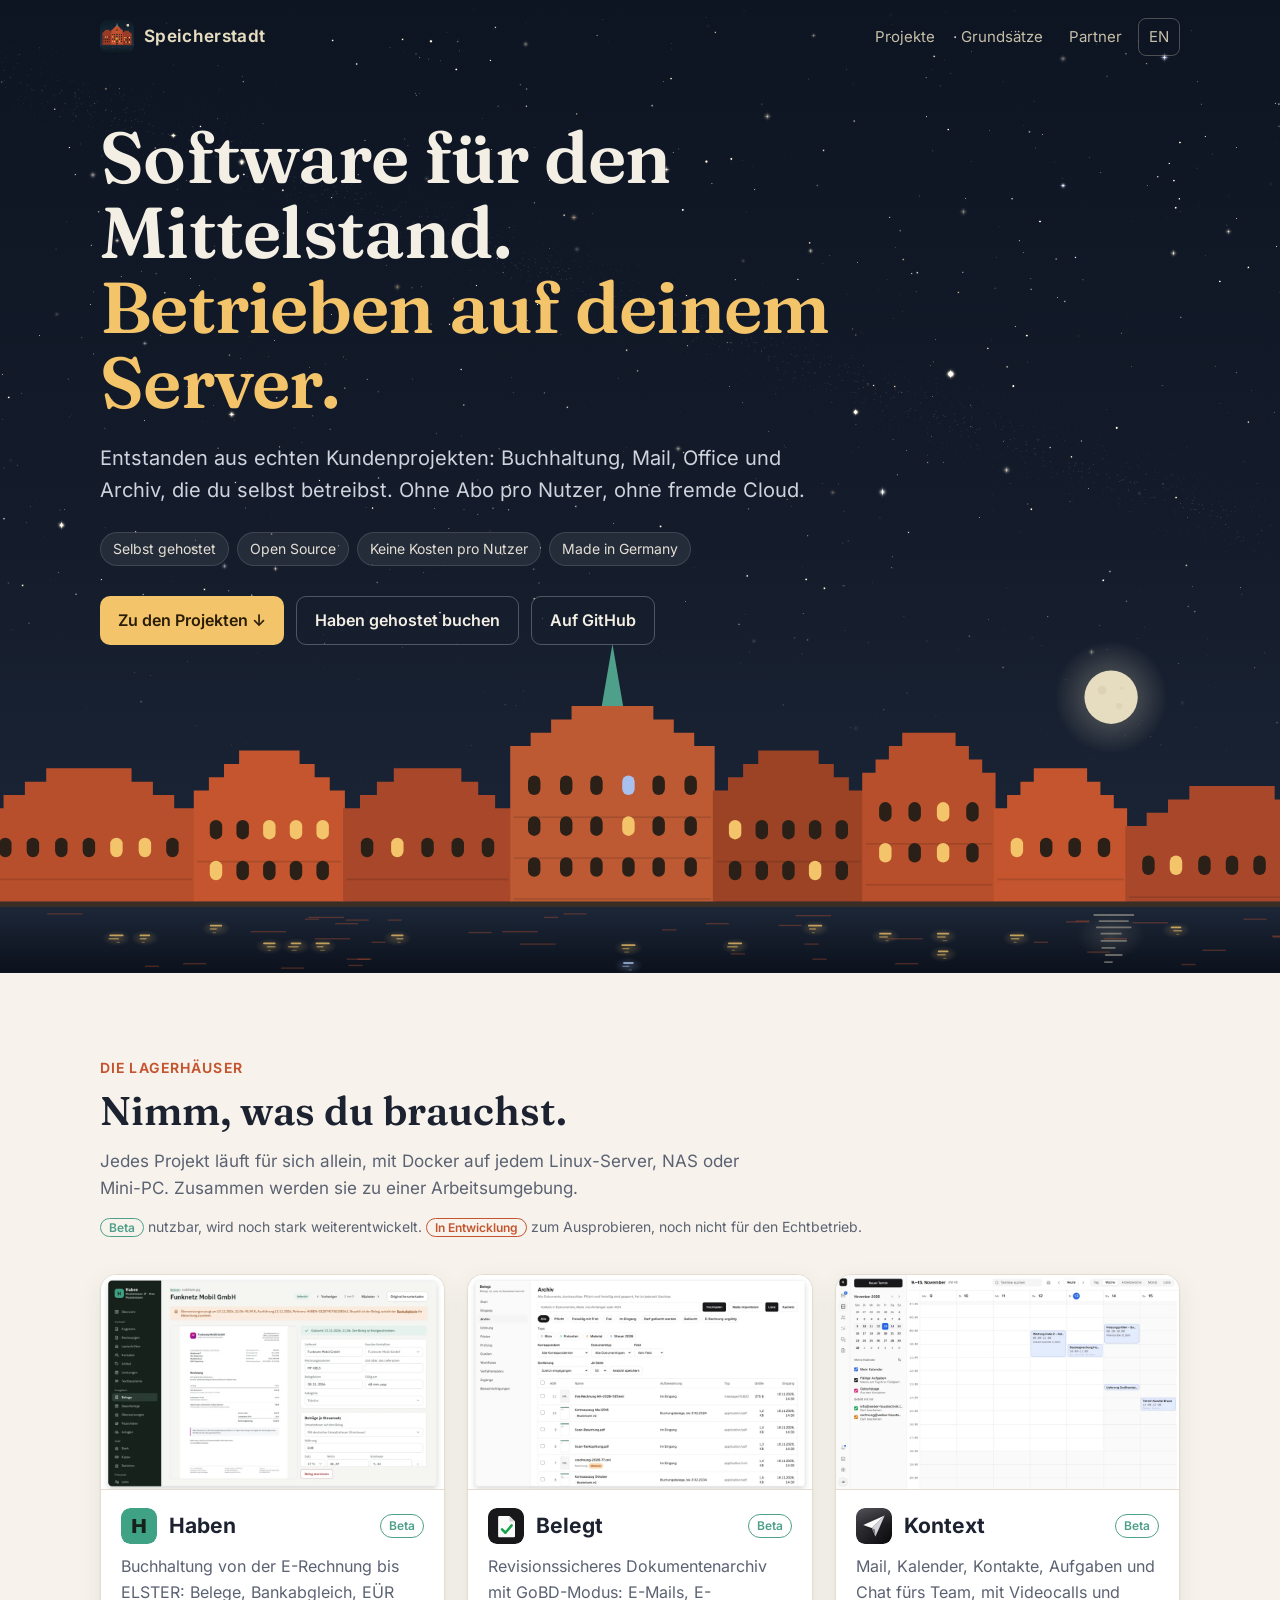
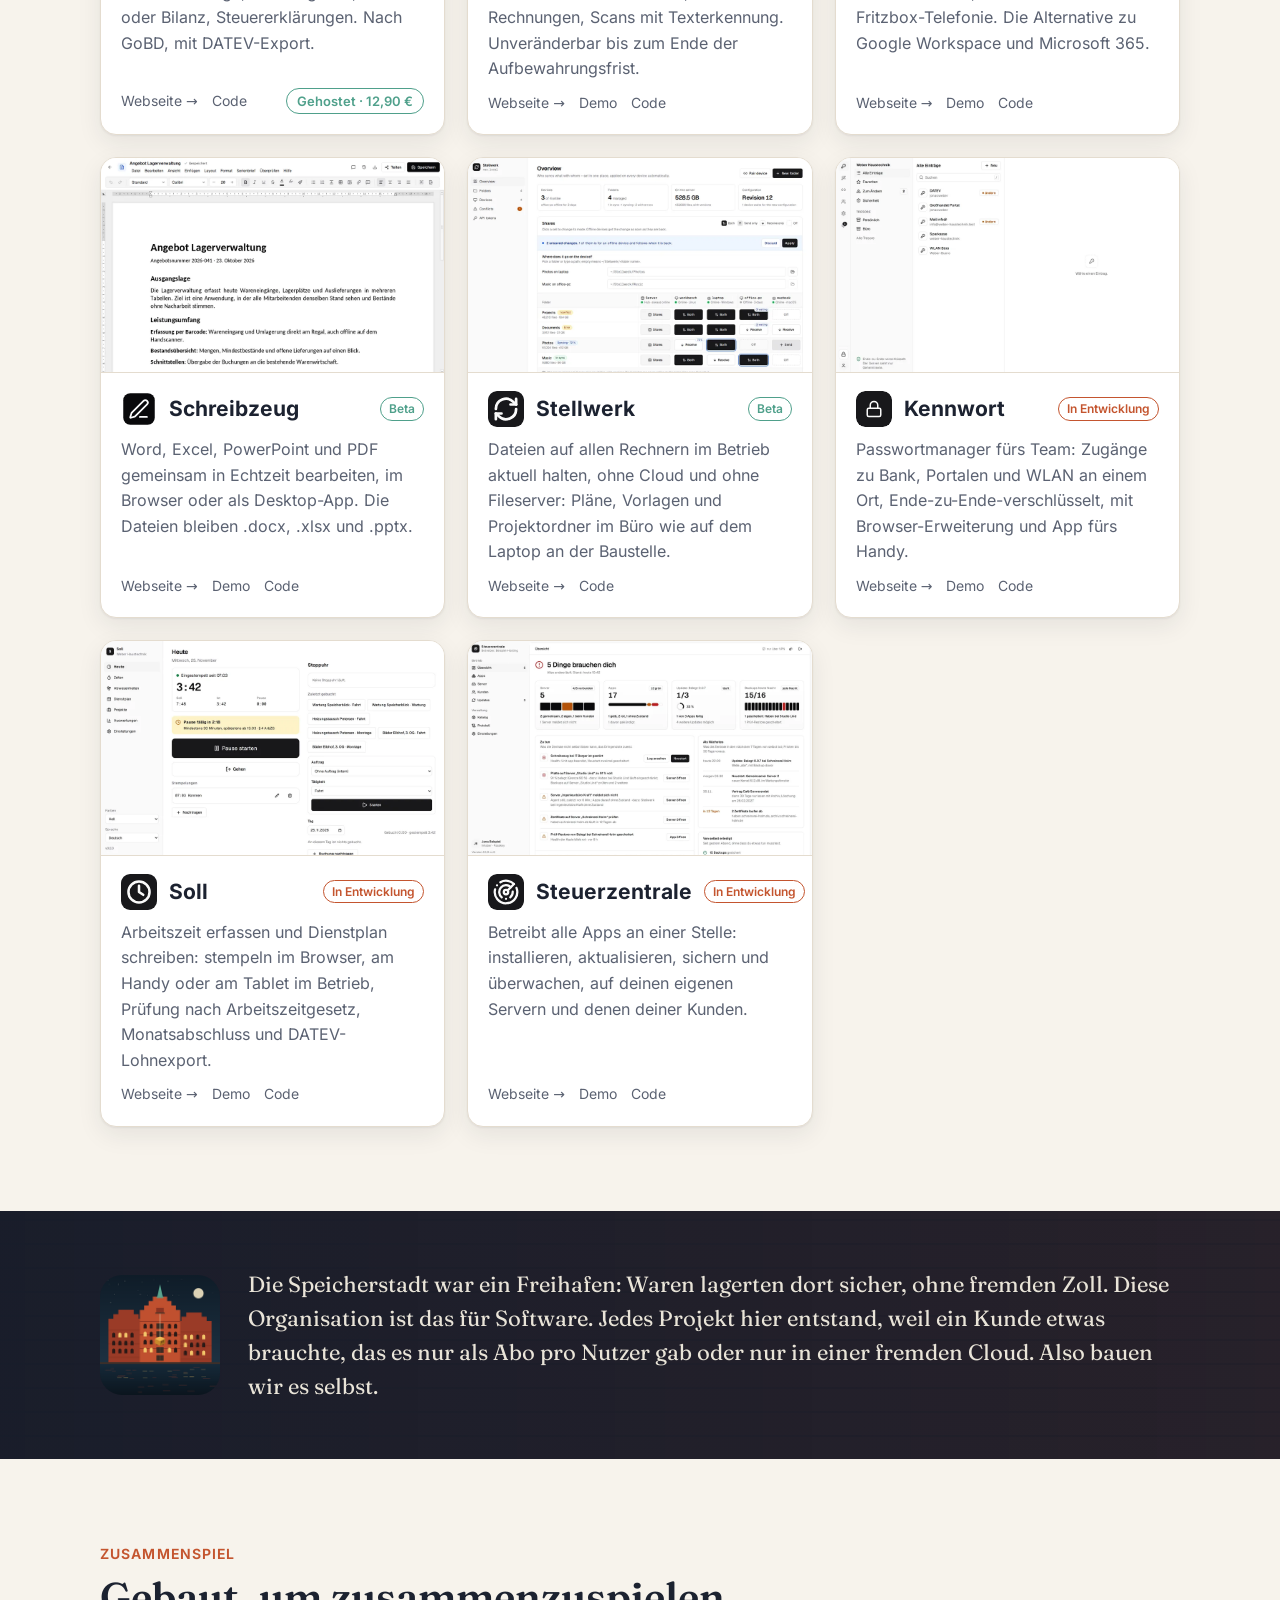
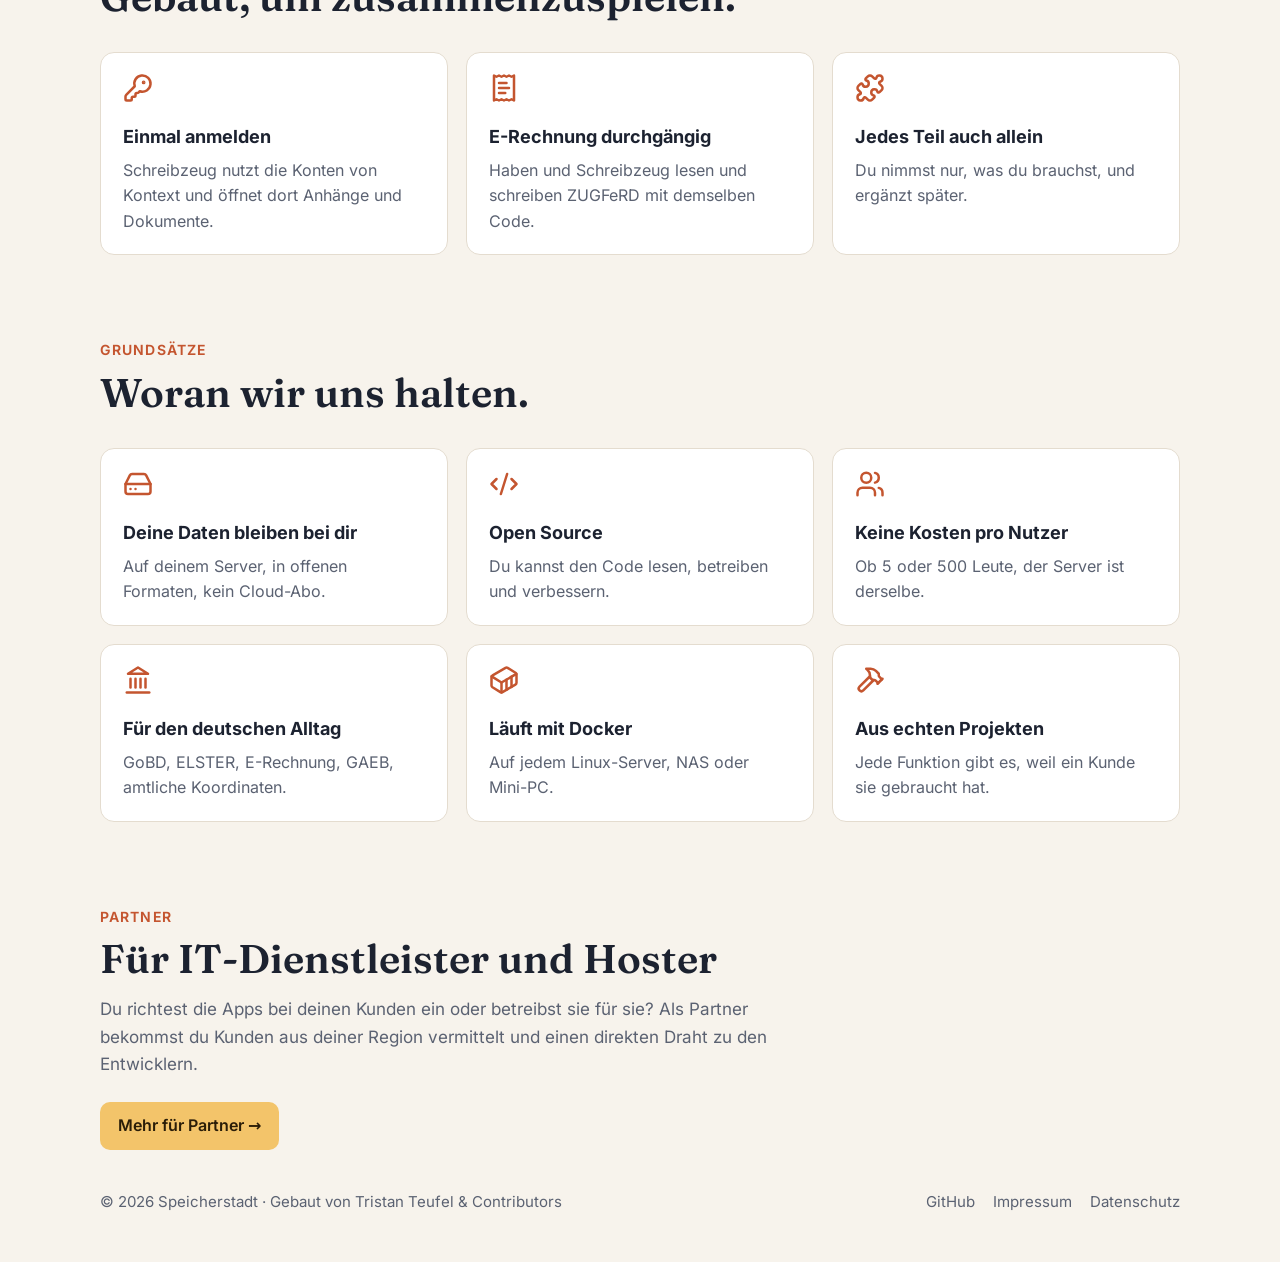
==== index.html @ c74733ac "Hero sky: stars stay in place, no drift and no pointer or scroll wobble Co-Authored-By: Claude Opus " ====
<!doctype html>
<html lang="de">
<head>
<meta charset="utf-8">
<meta name="viewport" content="width=device-width, initial-scale=1">
<title>Speicherstadt – Software für den Mittelstand, auf deinem Server</title>
<meta name="description" content="Selbst gehostete Open-Source-Software für kleine und mittlere Unternehmen: Buchhaltung, Mail und Kalender, Office, Dokumentenarchiv und mehr. Keine Kosten pro Nutzer, deine Daten bleiben bei dir.">
<link rel="canonical" href="https://speicherstadt.org/">
<link rel="alternate" hreflang="de" href="https://speicherstadt.org/">
<link rel="alternate" hreflang="en" href="https://speicherstadt.org/en/">
<link rel="alternate" hreflang="x-default" href="https://speicherstadt.org/">
<meta name="theme-color" content="#141c2b">
<meta property="og:type" content="website">
<meta property="og:title" content="Speicherstadt">
<meta property="og:description" content="Selbst gehostete Open-Source-Software für kleine und mittlere Unternehmen: Buchhaltung, Mail und Kalender, Office, Dokumentenarchiv und mehr. Keine Kosten pro Nutzer, deine Daten bleiben bei dir.">
<meta property="og:url" content="https://speicherstadt.org/">
<meta property="og:image" content="https://speicherstadt.org/assets/img/speicherstadt.png">
<link rel="icon" href="assets/img/favicon-32.png" sizes="32x32">
<link rel="apple-touch-icon" href="assets/img/apple-touch-icon.png">
<link rel="preload" href="assets/fonts/inter-latin-wght-normal.woff2" as="font" type="font/woff2" crossorigin>
<link rel="preload" href="assets/fonts/fraunces-latin-wght-normal.woff2" as="font" type="font/woff2" crossorigin>
<link rel="stylesheet" href="assets/style.css?v=3">
</head>
<body>
<header class="hero">
  <canvas class="sky" aria-hidden="true" style="position:absolute;top:0;left:0;width:100%;height:100%;z-index:0;pointer-events:none"></canvas>
  <div class="top">
    <a class="brand" href="/"><img src="assets/img/speicherstadt.png" alt="" width="34" height="34">Speicherstadt</a>
    <nav>
      <a class="hide-sm" href="#projekte">Projekte</a>
      <a class="hide-sm" href="#grundsaetze">Grundsätze</a>
      <a class="hide-sm" href="/partner/">Partner</a>
      <a class="lang" href="/en/" hreflang="en" lang="en" title="English">EN</a>
    </nav>
  </div>
  <div class="hero-text">
    <h1 class="serif">Software für den Mittelstand.<br><em>Betrieben auf deinem Server.</em></h1>
    <p class="lead">Entstanden aus echten Kundenprojekten: Buchhaltung, Mail, Office und Archiv, die du selbst betreibst. Ohne Abo pro Nutzer, ohne fremde Cloud.</p>
    <ul class="tags"><li>Selbst gehostet</li><li>Open Source</li><li>Keine Kosten pro Nutzer</li><li>Made in Germany</li></ul>
    <div class="cta">
      <a class="btn btn-primary" href="#projekte">Zu den Projekten ↓</a>
      <a class="btn btn-ghost" href="https://haben.app/gehostet.html">Haben gehostet buchen</a>
      <a class="btn btn-ghost" href="https://github.com/Speicherstadt">Auf GitHub</a>
    </div>
  </div>
  <svg class="skyline" style="position:relative;z-index:1" viewBox="0 0 1440 380" preserveAspectRatio="xMidYMax slice" aria-hidden="true" focusable="false">
<defs><radialGradient id="rg"><stop offset="0" stop-color="#f3c46a" stop-opacity=".22"/><stop offset="1" stop-color="#f3c46a" stop-opacity="0"/></radialGradient><radialGradient id="rgtv"><stop offset="0" stop-color="#a9c1ef" stop-opacity=".22"/><stop offset="1" stop-color="#a9c1ef" stop-opacity="0"/></radialGradient><radialGradient id="mg"><stop offset="0" stop-color="#e6dcc0" stop-opacity=".14"/><stop offset="1" stop-color="#e6dcc0" stop-opacity="0"/></radialGradient><radialGradient id="halo"><stop offset=".45" stop-color="#e6dcc0" stop-opacity=".2"/><stop offset="1" stop-color="#e6dcc0" stop-opacity="0"/></radialGradient><linearGradient id="w" x1="0" y1="0" x2="0" y2="1"><stop offset="0" stop-color="#1d2738"/><stop offset="1" stop-color="#0b111c"/></linearGradient></defs>
<g class="moon"><circle class="halo" cx="1250" cy="70" r="64" fill="url(#halo)"/><circle cx="1250" cy="70" r="30" fill="#e6dcc0"/><circle cx="1240" cy="62" r="5" fill="#d6cba9" opacity=".55"/><circle cx="1259" cy="80" r="3.5" fill="#d6cba9" opacity=".5"/><circle cx="1262" cy="60" r="2" fill="#d6cba9" opacity=".45"/></g>
<polygon points="-20.0,300.0 -20.0,210.0 -20.0,195.0 4.0,195.0 4.0,180.0 28.0,180.0 28.0,165.0 52.0,165.0 52.0,150.0 76.0,150.0 124.0,150.0 148.0,150.0 148.0,165.0 172.0,165.0 172.0,180.0 196.0,180.0 196.0,195.0 220.0,195.0 220.0,210.0 220.0,300.0" fill="#b84f2c"/>
<rect x="-16" y="274" width="232" height="2" fill="#000" opacity=".12"/>
<rect x="-16" y="320" width="232" height="2" fill="#000" opacity=".12"/>
<rect class="win" x="-1" y="228" width="14" height="22" rx="7"/>
<rect class="win" x="30" y="228" width="14" height="22" rx="7"/>
<rect class="win" x="62" y="228" width="14" height="22" rx="7"/>
<rect class="win" x="93" y="228" width="14" height="22" rx="7"/>
<rect class="win on" x="124" y="228" width="14" height="22" rx="7"/>
<rect class="win on" x="156" y="228" width="14" height="22" rx="7"/>
<rect class="win" x="187" y="228" width="14" height="22" rx="7"/>
<polygon points="218.0,300.0 218.0,190.0 218.0,175.0 235.0,175.0 235.0,160.0 252.0,160.0 252.0,145.0 269.0,145.0 269.0,130.0 286.0,130.0 320.0,130.0 337.0,130.0 337.0,145.0 354.0,145.0 354.0,160.0 371.0,160.0 371.0,175.0 388.0,175.0 388.0,190.0 388.0,300.0" fill="#c4552f"/>
<rect x="222" y="254" width="162" height="2" fill="#000" opacity=".12"/>
<rect x="222" y="300" width="162" height="2" fill="#000" opacity=".12"/>
<rect class="win" x="236" y="208" width="14" height="22" rx="7"/>
<rect class="win" x="266" y="208" width="14" height="22" rx="7"/>
<rect class="win on" x="296" y="208" width="14" height="22" rx="7"/>
<rect class="win on" x="326" y="208" width="14" height="22" rx="7"/>
<rect class="win on" x="356" y="208" width="14" height="22" rx="7"/>
<rect class="win on" x="236" y="254" width="14" height="22" rx="7"/>
<rect class="win" x="266" y="254" width="14" height="22" rx="7"/>
<rect class="win" x="296" y="254" width="14" height="22" rx="7"/>
<rect class="win" x="326" y="254" width="14" height="22" rx="7"/>
<rect class="win" x="356" y="254" width="14" height="22" rx="7"/>
<polygon points="386.0,300.0 386.0,210.0 386.0,195.0 405.0,195.0 405.0,180.0 424.0,180.0 424.0,165.0 443.0,165.0 443.0,150.0 462.0,150.0 500.0,150.0 519.0,150.0 519.0,165.0 538.0,165.0 538.0,180.0 557.0,180.0 557.0,195.0 576.0,195.0 576.0,210.0 576.0,300.0" fill="#a8472a"/>
<rect x="390" y="274" width="182" height="2" fill="#000" opacity=".12"/>
<rect x="390" y="320" width="182" height="2" fill="#000" opacity=".12"/>
<rect class="win on" x="406" y="228" width="14" height="22" rx="7"/>
<rect class="win on" x="440" y="228" width="14" height="22" rx="7"/>
<rect class="win" x="474" y="228" width="14" height="22" rx="7"/>
<rect class="win" x="508" y="228" width="14" height="22" rx="7"/>
<rect class="win" x="542" y="228" width="14" height="22" rx="7"/>
<polygon points="574.0,300.0 574.0,140.0 574.0,125.0 597.0,125.0 597.0,110.0 620.0,110.0 620.0,95.0 643.0,95.0 643.0,80.0 666.0,80.0 712.0,80.0 735.0,80.0 735.0,95.0 758.0,95.0 758.0,110.0 781.0,110.0 781.0,125.0 804.0,125.0 804.0,140.0 804.0,300.0" fill="#bd5a34"/>
<polygon points="677,80 701,80 689,10" fill="#4fa08b"/>
<rect x="578" y="204" width="222" height="2" fill="#000" opacity=".12"/>
<rect x="578" y="250" width="222" height="2" fill="#000" opacity=".12"/>
<rect x="578" y="296" width="222" height="2" fill="#000" opacity=".12"/>
<rect class="win" x="594" y="158" width="14" height="22" rx="7"/>
<rect class="win" x="630" y="158" width="14" height="22" rx="7"/>
<rect class="win" x="664" y="158" width="14" height="22" rx="7"/>
<rect class="win on" x="700" y="158" width="14" height="22" rx="7"/>
<rect class="win" x="734" y="158" width="14" height="22" rx="7"/>
<rect class="win" x="770" y="158" width="14" height="22" rx="7"/>
<rect class="win" x="594" y="204" width="14" height="22" rx="7"/>
<rect class="win" x="630" y="204" width="14" height="22" rx="7"/>
<rect class="win" x="664" y="204" width="14" height="22" rx="7"/>
<rect class="win on" x="700" y="204" width="14" height="22" rx="7"/>
<rect class="win" x="734" y="204" width="14" height="22" rx="7"/>
<rect class="win" x="770" y="204" width="14" height="22" rx="7"/>
<rect class="win" x="594" y="250" width="14" height="22" rx="7"/>
<rect class="win" x="630" y="250" width="14" height="22" rx="7"/>
<rect class="win" x="664" y="250" width="14" height="22" rx="7"/>
<rect class="win" x="700" y="250" width="14" height="22" rx="7"/>
<rect class="win" x="734" y="250" width="14" height="22" rx="7"/>
<rect class="win" x="770" y="250" width="14" height="22" rx="7"/>
<polygon points="802.0,300.0 802.0,190.0 802.0,175.0 819.0,175.0 819.0,160.0 836.0,160.0 836.0,145.0 853.0,145.0 853.0,130.0 870.0,130.0 904.0,130.0 921.0,130.0 921.0,145.0 938.0,145.0 938.0,160.0 955.0,160.0 955.0,175.0 972.0,175.0 972.0,190.0 972.0,300.0" fill="#9c4326"/>
<rect x="806" y="254" width="162" height="2" fill="#000" opacity=".12"/>
<rect x="806" y="300" width="162" height="2" fill="#000" opacity=".12"/>
<rect class="win on" x="820" y="208" width="14" height="22" rx="7"/>
<rect class="win" x="850" y="208" width="14" height="22" rx="7"/>
<rect class="win" x="880" y="208" width="14" height="22" rx="7"/>
<rect class="win" x="910" y="208" width="14" height="22" rx="7"/>
<rect class="win" x="940" y="208" width="14" height="22" rx="7"/>
<rect class="win" x="820" y="254" width="14" height="22" rx="7"/>
<rect class="win" x="850" y="254" width="14" height="22" rx="7"/>
<rect class="win" x="880" y="254" width="14" height="22" rx="7"/>
<rect class="win on" x="910" y="254" width="14" height="22" rx="7"/>
<rect class="win" x="940" y="254" width="14" height="22" rx="7"/>
<polygon points="970.0,300.0 970.0,170.0 970.0,155.0 985.0,155.0 985.0,140.0 1000.0,140.0 1000.0,125.0 1015.0,125.0 1015.0,110.0 1030.0,110.0 1060.0,110.0 1075.0,110.0 1075.0,125.0 1090.0,125.0 1090.0,140.0 1105.0,140.0 1105.0,155.0 1120.0,155.0 1120.0,170.0 1120.0,300.0" fill="#b84f2c"/>
<rect x="974" y="234" width="142" height="2" fill="#000" opacity=".12"/>
<rect x="974" y="280" width="142" height="2" fill="#000" opacity=".12"/>
<rect class="win" x="989" y="188" width="14" height="22" rx="7"/>
<rect class="win" x="1022" y="188" width="14" height="22" rx="7"/>
<rect class="win on" x="1054" y="188" width="14" height="22" rx="7"/>
<rect class="win" x="1087" y="188" width="14" height="22" rx="7"/>
<rect class="win on" x="989" y="234" width="14" height="22" rx="7"/>
<rect class="win" x="1022" y="234" width="14" height="22" rx="7"/>
<rect class="win on" x="1054" y="234" width="14" height="22" rx="7"/>
<rect class="win" x="1087" y="234" width="14" height="22" rx="7"/>
<polygon points="1118.0,300.0 1118.0,210.0 1118.0,195.0 1133.0,195.0 1133.0,180.0 1148.0,180.0 1148.0,165.0 1163.0,165.0 1163.0,150.0 1178.0,150.0 1208.0,150.0 1223.0,150.0 1223.0,165.0 1238.0,165.0 1238.0,180.0 1253.0,180.0 1253.0,195.0 1268.0,195.0 1268.0,210.0 1268.0,300.0" fill="#c4552f"/>
<rect x="1122" y="274" width="142" height="2" fill="#000" opacity=".12"/>
<rect x="1122" y="320" width="142" height="2" fill="#000" opacity=".12"/>
<rect class="win on" x="1137" y="228" width="14" height="22" rx="7"/>
<rect class="win" x="1170" y="228" width="14" height="22" rx="7"/>
<rect class="win" x="1202" y="228" width="14" height="22" rx="7"/>
<rect class="win" x="1235" y="228" width="14" height="22" rx="7"/>
<polygon points="1266.0,300.0 1266.0,230.0 1266.0,215.0 1290.0,215.0 1290.0,200.0 1314.0,200.0 1314.0,185.0 1338.0,185.0 1338.0,170.0 1362.0,170.0 1410.0,170.0 1434.0,170.0 1434.0,185.0 1458.0,185.0 1458.0,200.0 1482.0,200.0 1482.0,215.0 1506.0,215.0 1506.0,230.0 1506.0,300.0" fill="#a8472a"/>
<rect x="1270" y="294" width="232" height="2" fill="#000" opacity=".12"/>
<rect class="win" x="1285" y="248" width="14" height="22" rx="7"/>
<rect class="win on" x="1316" y="248" width="14" height="22" rx="7"/>
<rect class="win" x="1348" y="248" width="14" height="22" rx="7"/>
<rect class="win" x="1379" y="248" width="14" height="22" rx="7"/>
<rect class="win" x="1410" y="248" width="14" height="22" rx="7"/>
<rect class="win" x="1442" y="248" width="14" height="22" rx="7"/>
<rect class="win" x="1473" y="248" width="14" height="22" rx="7"/>
<rect x="0" y="300" width="1440" height="6" fill="#3a2d26"/>
<rect x="0" y="306" width="1440" height="74" fill="url(#w)"/>
<g class="moon-refl" fill="#e6dcc0"><ellipse class="gl" cx="1250" cy="338" rx="38" ry="26" fill="url(#mg)"/><rect x="1230.0" y="314" width="46" height="2" rx="1" opacity=".4"/><rect x="1236.0" y="321" width="34" height="2" rx="1" opacity=".4"/><rect x="1233.0" y="328" width="40" height="2" rx="1" opacity=".4"/><rect x="1238.0" y="335" width="24" height="2" rx="1" opacity=".4"/><rect x="1238.0" y="343" width="30" height="2" rx="1" opacity=".4"/><rect x="1239.0" y="351" width="16" height="2" rx="1" opacity=".4"/><rect x="1243.0" y="359" width="20" height="2" rx="1" opacity=".4"/><rect x="1242.0" y="367" width="10" height="2" rx="1" opacity=".4"/></g>
<g class="reflections" fill="#f3c46a"><g class="refl" opacity="0"><ellipse class="gl" cx="6" cy="341" rx="16" ry="9" fill="url(#rg)"/><rect x="-1" y="337" width="14" height="2" rx="1" opacity=".75"/><rect x="3" y="341" width="12" height="1.5" rx=".75" opacity=".5"/><rect x="5" y="345" width="6" height="1.5" rx=".75" opacity=".3"/></g><g class="refl" opacity="0"><ellipse class="gl" cx="37" cy="341" rx="16" ry="9" fill="url(#rg)"/><rect x="29" y="337" width="16" height="2" rx="1" opacity=".75"/><rect x="36" y="341" width="8" height="1.5" rx=".75" opacity=".5"/><rect x="37" y="345" width="4" height="1.5" rx=".75" opacity=".3"/></g><g class="refl" opacity="0"><ellipse class="gl" cx="69" cy="341" rx="16" ry="9" fill="url(#rg)"/><rect x="61" y="337" width="16" height="2" rx="1" opacity=".75"/><rect x="68" y="341" width="8" height="1.5" rx=".75" opacity=".5"/><rect x="67" y="345" width="4" height="1.5" rx=".75" opacity=".3"/></g><g class="refl" opacity="0"><ellipse class="gl" cx="100" cy="341" rx="16" ry="9" fill="url(#rg)"/><rect x="94" y="337" width="12" height="2" rx="1" opacity=".75"/><rect x="99" y="341" width="8" height="1.5" rx=".75" opacity=".5"/><rect x="98" y="345" width="4" height="1.5" rx=".75" opacity=".3"/></g><g class="refl on" opacity="1"><ellipse class="gl" cx="131" cy="341" rx="16" ry="9" fill="url(#rg)"/><rect x="123" y="337" width="16" height="2" rx="1" opacity=".75"/><rect x="122" y="341" width="12" height="1.5" rx=".75" opacity=".5"/><rect x="131" y="345" width="4" height="1.5" rx=".75" opacity=".3"/></g><g class="refl on" opacity="1"><ellipse class="gl" cx="163" cy="341" rx="16" ry="9" fill="url(#rg)"/><rect x="157" y="337" width="12" height="2" rx="1" opacity=".75"/><rect x="157" y="341" width="8" height="1.5" rx=".75" opacity=".5"/><rect x="159" y="345" width="4" height="1.5" rx=".75" opacity=".3"/></g><g class="refl" opacity="0"><ellipse class="gl" cx="194" cy="341" rx="16" ry="9" fill="url(#rg)"/><rect x="186" y="337" width="16" height="2" rx="1" opacity=".75"/><rect x="192" y="341" width="8" height="1.5" rx=".75" opacity=".5"/><rect x="191" y="345" width="6" height="1.5" rx=".75" opacity=".3"/></g><g class="refl" opacity="0"><ellipse class="gl" cx="243" cy="350" rx="16" ry="9" fill="url(#rg)"/><rect x="235" y="346" width="16" height="2" rx="1" opacity=".75"/><rect x="241" y="350" width="8" height="1.5" rx=".75" opacity=".5"/><rect x="241" y="354" width="4" height="1.5" rx=".75" opacity=".3"/></g><g class="refl" opacity="0"><ellipse class="gl" cx="273" cy="350" rx="16" ry="9" fill="url(#rg)"/><rect x="267" y="346" width="12" height="2" rx="1" opacity=".75"/><rect x="270" y="350" width="12" height="1.5" rx=".75" opacity=".5"/><rect x="273" y="354" width="4" height="1.5" rx=".75" opacity=".3"/></g><g class="refl on" opacity="1"><ellipse class="gl" cx="303" cy="350" rx="16" ry="9" fill="url(#rg)"/><rect x="296" y="346" width="14" height="2" rx="1" opacity=".75"/><rect x="300" y="350" width="10" height="1.5" rx=".75" opacity=".5"/><rect x="301" y="354" width="4" height="1.5" rx=".75" opacity=".3"/></g><g class="refl on" opacity="1"><ellipse class="gl" cx="333" cy="350" rx="16" ry="9" fill="url(#rg)"/><rect x="327" y="346" width="12" height="2" rx="1" opacity=".75"/><rect x="324" y="350" width="12" height="1.5" rx=".75" opacity=".5"/><rect x="328" y="354" width="6" height="1.5" rx=".75" opacity=".3"/></g><g class="refl on" opacity="1"><ellipse class="gl" cx="363" cy="350" rx="16" ry="9" fill="url(#rg)"/><rect x="355" y="346" width="16" height="2" rx="1" opacity=".75"/><rect x="356" y="350" width="8" height="1.5" rx=".75" opacity=".5"/><rect x="360" y="354" width="6" height="1.5" rx=".75" opacity=".3"/></g><g class="refl on" opacity="1"><ellipse class="gl" cx="243" cy="330" rx="16" ry="9" fill="url(#rg)"/><rect x="236" y="326" width="14" height="2" rx="1" opacity=".75"/><rect x="236" y="330" width="8" height="1.5" rx=".75" opacity=".5"/><rect x="239" y="334" width="4" height="1.5" rx=".75" opacity=".3"/></g><g class="refl" opacity="0"><ellipse class="gl" cx="273" cy="330" rx="16" ry="9" fill="url(#rg)"/><rect x="267" y="326" width="12" height="2" rx="1" opacity=".75"/><rect x="272" y="330" width="8" height="1.5" rx=".75" opacity=".5"/><rect x="272" y="334" width="6" height="1.5" rx=".75" opacity=".3"/></g><g class="refl" opacity="0"><ellipse class="gl" cx="303" cy="330" rx="16" ry="9" fill="url(#rg)"/><rect x="296" y="326" width="14" height="2" rx="1" opacity=".75"/><rect x="296" y="330" width="10" height="1.5" rx=".75" opacity=".5"/><rect x="303" y="334" width="4" height="1.5" rx=".75" opacity=".3"/></g><g class="refl" opacity="0"><ellipse class="gl" cx="333" cy="330" rx="16" ry="9" fill="url(#rg)"/><rect x="326" y="326" width="14" height="2" rx="1" opacity=".75"/><rect x="330" y="330" width="10" height="1.5" rx=".75" opacity=".5"/><rect x="331" y="334" width="4" height="1.5" rx=".75" opacity=".3"/></g><g class="refl" opacity="0"><ellipse class="gl" cx="363" cy="330" rx="16" ry="9" fill="url(#rg)"/><rect x="357" y="326" width="12" height="2" rx="1" opacity=".75"/><rect x="356" y="330" width="10" height="1.5" rx=".75" opacity=".5"/><rect x="359" y="334" width="4" height="1.5" rx=".75" opacity=".3"/></g><g class="refl on" opacity="1"><ellipse class="gl" cx="413" cy="341" rx="16" ry="9" fill="url(#rg)"/><rect x="405" y="337" width="16" height="2" rx="1" opacity=".75"/><rect x="406" y="341" width="8" height="1.5" rx=".75" opacity=".5"/><rect x="411" y="345" width="4" height="1.5" rx=".75" opacity=".3"/></g><g class="refl on" opacity="1"><ellipse class="gl" cx="447" cy="341" rx="16" ry="9" fill="url(#rg)"/><rect x="440" y="337" width="14" height="2" rx="1" opacity=".75"/><rect x="446" y="341" width="8" height="1.5" rx=".75" opacity=".5"/><rect x="447" y="345" width="4" height="1.5" rx=".75" opacity=".3"/></g><g class="refl" opacity="0"><ellipse class="gl" cx="481" cy="341" rx="16" ry="9" fill="url(#rg)"/><rect x="475" y="337" width="12" height="2" rx="1" opacity=".75"/><rect x="478" y="341" width="12" height="1.5" rx=".75" opacity=".5"/><rect x="481" y="345" width="4" height="1.5" rx=".75" opacity=".3"/></g><g class="refl" opacity="0"><ellipse class="gl" cx="515" cy="341" rx="16" ry="9" fill="url(#rg)"/><rect x="508" y="337" width="14" height="2" rx="1" opacity=".75"/><rect x="514" y="341" width="8" height="1.5" rx=".75" opacity=".5"/><rect x="510" y="345" width="6" height="1.5" rx=".75" opacity=".3"/></g><g class="refl" opacity="0"><ellipse class="gl" cx="549" cy="341" rx="16" ry="9" fill="url(#rg)"/><rect x="543" y="337" width="12" height="2" rx="1" opacity=".75"/><rect x="541" y="341" width="10" height="1.5" rx=".75" opacity=".5"/><rect x="544" y="345" width="6" height="1.5" rx=".75" opacity=".3"/></g><g class="refl" opacity="0"><ellipse class="gl" cx="601" cy="372" rx="16" ry="9" fill="url(#rg)"/><rect x="595" y="368" width="12" height="2" rx="1" opacity=".75"/><rect x="593" y="372" width="10" height="1.5" rx=".75" opacity=".5"/><rect x="597" y="376" width="4" height="1.5" rx=".75" opacity=".3"/></g><g class="refl" opacity="0"><ellipse class="gl" cx="637" cy="372" rx="16" ry="9" fill="url(#rg)"/><rect x="631" y="368" width="12" height="2" rx="1" opacity=".75"/><rect x="629" y="372" width="10" height="1.5" rx=".75" opacity=".5"/><rect x="636" y="376" width="6" height="1.5" rx=".75" opacity=".3"/></g><g class="refl" opacity="0"><ellipse class="gl" cx="671" cy="372" rx="16" ry="9" fill="url(#rg)"/><rect x="664" y="368" width="14" height="2" rx="1" opacity=".75"/><rect x="663" y="372" width="10" height="1.5" rx=".75" opacity=".5"/><rect x="666" y="376" width="6" height="1.5" rx=".75" opacity=".3"/></g><g class="refl on" opacity="1"><ellipse class="gl" cx="707" cy="372" rx="16" ry="9" fill="url(#rg)"/><rect x="701" y="368" width="12" height="2" rx="1" opacity=".75"/><rect x="700" y="372" width="8" height="1.5" rx=".75" opacity=".5"/><rect x="707" y="376" width="4" height="1.5" rx=".75" opacity=".3"/></g><g class="refl" opacity="0"><ellipse class="gl" cx="741" cy="372" rx="16" ry="9" fill="url(#rg)"/><rect x="734" y="368" width="14" height="2" rx="1" opacity=".75"/><rect x="734" y="372" width="10" height="1.5" rx=".75" opacity=".5"/><rect x="740" y="376" width="6" height="1.5" rx=".75" opacity=".3"/></g><g class="refl" opacity="0"><ellipse class="gl" cx="777" cy="372" rx="16" ry="9" fill="url(#rg)"/><rect x="770" y="368" width="14" height="2" rx="1" opacity=".75"/><rect x="774" y="372" width="12" height="1.5" rx=".75" opacity=".5"/><rect x="773" y="376" width="4" height="1.5" rx=".75" opacity=".3"/></g><g class="refl" opacity="0"><ellipse class="gl" cx="601" cy="352" rx="16" ry="9" fill="url(#rg)"/><rect x="593" y="348" width="16" height="2" rx="1" opacity=".75"/><rect x="595" y="352" width="8" height="1.5" rx=".75" opacity=".5"/><rect x="600" y="356" width="6" height="1.5" rx=".75" opacity=".3"/></g><g class="refl" opacity="0"><ellipse class="gl" cx="637" cy="352" rx="16" ry="9" fill="url(#rg)"/><rect x="631" y="348" width="12" height="2" rx="1" opacity=".75"/><rect x="629" y="352" width="12" height="1.5" rx=".75" opacity=".5"/><rect x="637" y="356" width="4" height="1.5" rx=".75" opacity=".3"/></g><g class="refl" opacity="0"><ellipse class="gl" cx="671" cy="352" rx="16" ry="9" fill="url(#rg)"/><rect x="663" y="348" width="16" height="2" rx="1" opacity=".75"/><rect x="668" y="352" width="12" height="1.5" rx=".75" opacity=".5"/><rect x="669" y="356" width="4" height="1.5" rx=".75" opacity=".3"/></g><g class="refl on" opacity="1"><ellipse class="gl" cx="707" cy="352" rx="16" ry="9" fill="url(#rg)"/><rect x="699" y="348" width="16" height="2" rx="1" opacity=".75"/><rect x="700" y="352" width="8" height="1.5" rx=".75" opacity=".5"/><rect x="702" y="356" width="6" height="1.5" rx=".75" opacity=".3"/></g><g class="refl" opacity="0"><ellipse class="gl" cx="741" cy="352" rx="16" ry="9" fill="url(#rg)"/><rect x="735" y="348" width="12" height="2" rx="1" opacity=".75"/><rect x="735" y="352" width="8" height="1.5" rx=".75" opacity=".5"/><rect x="740" y="356" width="6" height="1.5" rx=".75" opacity=".3"/></g><g class="refl" opacity="0"><ellipse class="gl" cx="777" cy="352" rx="16" ry="9" fill="url(#rg)"/><rect x="769" y="348" width="16" height="2" rx="1" opacity=".75"/><rect x="775" y="352" width="10" height="1.5" rx=".75" opacity=".5"/><rect x="776" y="356" width="6" height="1.5" rx=".75" opacity=".3"/></g><g class="refl" opacity="0"><ellipse class="gl" cx="601" cy="332" rx="16" ry="9" fill="url(#rg)"/><rect x="594" y="328" width="14" height="2" rx="1" opacity=".75"/><rect x="593" y="332" width="10" height="1.5" rx=".75" opacity=".5"/><rect x="597" y="336" width="4" height="1.5" rx=".75" opacity=".3"/></g><g class="refl" opacity="0"><ellipse class="gl" cx="637" cy="332" rx="16" ry="9" fill="url(#rg)"/><rect x="631" y="328" width="12" height="2" rx="1" opacity=".75"/><rect x="634" y="332" width="10" height="1.5" rx=".75" opacity=".5"/><rect x="633" y="336" width="4" height="1.5" rx=".75" opacity=".3"/></g><g class="refl" opacity="0"><ellipse class="gl" cx="671" cy="332" rx="16" ry="9" fill="url(#rg)"/><rect x="665" y="328" width="12" height="2" rx="1" opacity=".75"/><rect x="662" y="332" width="12" height="1.5" rx=".75" opacity=".5"/><rect x="669" y="336" width="4" height="1.5" rx=".75" opacity=".3"/></g><g class="refl" opacity="0"><ellipse class="gl" cx="707" cy="332" rx="16" ry="9" fill="url(#rg)"/><rect x="700" y="328" width="14" height="2" rx="1" opacity=".75"/><rect x="699" y="332" width="10" height="1.5" rx=".75" opacity=".5"/><rect x="703" y="336" width="4" height="1.5" rx=".75" opacity=".3"/></g><g class="refl" opacity="0"><ellipse class="gl" cx="741" cy="332" rx="16" ry="9" fill="url(#rg)"/><rect x="735" y="328" width="12" height="2" rx="1" opacity=".75"/><rect x="734" y="332" width="10" height="1.5" rx=".75" opacity=".5"/><rect x="736" y="336" width="6" height="1.5" rx=".75" opacity=".3"/></g><g class="refl" opacity="0"><ellipse class="gl" cx="777" cy="332" rx="16" ry="9" fill="url(#rg)"/><rect x="770" y="328" width="14" height="2" rx="1" opacity=".75"/><rect x="775" y="332" width="8" height="1.5" rx=".75" opacity=".5"/><rect x="776" y="336" width="6" height="1.5" rx=".75" opacity=".3"/></g><g class="refl on" opacity="1"><ellipse class="gl" cx="827" cy="350" rx="16" ry="9" fill="url(#rg)"/><rect x="819" y="346" width="16" height="2" rx="1" opacity=".75"/><rect x="818" y="350" width="12" height="1.5" rx=".75" opacity=".5"/><rect x="823" y="354" width="4" height="1.5" rx=".75" opacity=".3"/></g><g class="refl" opacity="0"><ellipse class="gl" cx="857" cy="350" rx="16" ry="9" fill="url(#rg)"/><rect x="850" y="346" width="14" height="2" rx="1" opacity=".75"/><rect x="849" y="350" width="10" height="1.5" rx=".75" opacity=".5"/><rect x="852" y="354" width="6" height="1.5" rx=".75" opacity=".3"/></g><g class="refl" opacity="0"><ellipse class="gl" cx="887" cy="350" rx="16" ry="9" fill="url(#rg)"/><rect x="879" y="346" width="16" height="2" rx="1" opacity=".75"/><rect x="884" y="350" width="12" height="1.5" rx=".75" opacity=".5"/><rect x="883" y="354" width="4" height="1.5" rx=".75" opacity=".3"/></g><g class="refl" opacity="0"><ellipse class="gl" cx="917" cy="350" rx="16" ry="9" fill="url(#rg)"/><rect x="909" y="346" width="16" height="2" rx="1" opacity=".75"/><rect x="910" y="350" width="10" height="1.5" rx=".75" opacity=".5"/><rect x="912" y="354" width="6" height="1.5" rx=".75" opacity=".3"/></g><g class="refl" opacity="0"><ellipse class="gl" cx="947" cy="350" rx="16" ry="9" fill="url(#rg)"/><rect x="941" y="346" width="12" height="2" rx="1" opacity=".75"/><rect x="939" y="350" width="10" height="1.5" rx=".75" opacity=".5"/><rect x="946" y="354" width="6" height="1.5" rx=".75" opacity=".3"/></g><g class="refl" opacity="0"><ellipse class="gl" cx="827" cy="330" rx="16" ry="9" fill="url(#rg)"/><rect x="819" y="326" width="16" height="2" rx="1" opacity=".75"/><rect x="823" y="330" width="12" height="1.5" rx=".75" opacity=".5"/><rect x="825" y="334" width="4" height="1.5" rx=".75" opacity=".3"/></g><g class="refl" opacity="0"><ellipse class="gl" cx="857" cy="330" rx="16" ry="9" fill="url(#rg)"/><rect x="851" y="326" width="12" height="2" rx="1" opacity=".75"/><rect x="848" y="330" width="12" height="1.5" rx=".75" opacity=".5"/><rect x="854" y="334" width="6" height="1.5" rx=".75" opacity=".3"/></g><g class="refl" opacity="0"><ellipse class="gl" cx="887" cy="330" rx="16" ry="9" fill="url(#rg)"/><rect x="881" y="326" width="12" height="2" rx="1" opacity=".75"/><rect x="885" y="330" width="10" height="1.5" rx=".75" opacity=".5"/><rect x="885" y="334" width="4" height="1.5" rx=".75" opacity=".3"/></g><g class="refl on" opacity="1"><ellipse class="gl" cx="917" cy="330" rx="16" ry="9" fill="url(#rg)"/><rect x="909" y="326" width="16" height="2" rx="1" opacity=".75"/><rect x="910" y="330" width="8" height="1.5" rx=".75" opacity=".5"/><rect x="913" y="334" width="4" height="1.5" rx=".75" opacity=".3"/></g><g class="refl" opacity="0"><ellipse class="gl" cx="947" cy="330" rx="16" ry="9" fill="url(#rg)"/><rect x="939" y="326" width="16" height="2" rx="1" opacity=".75"/><rect x="946" y="330" width="8" height="1.5" rx=".75" opacity=".5"/><rect x="946" y="334" width="6" height="1.5" rx=".75" opacity=".3"/></g><g class="refl" opacity="0"><ellipse class="gl" cx="996" cy="359" rx="16" ry="9" fill="url(#rg)"/><rect x="989" y="355" width="14" height="2" rx="1" opacity=".75"/><rect x="994" y="359" width="10" height="1.5" rx=".75" opacity=".5"/><rect x="993" y="363" width="6" height="1.5" rx=".75" opacity=".3"/></g><g class="refl" opacity="0"><ellipse class="gl" cx="1029" cy="359" rx="16" ry="9" fill="url(#rg)"/><rect x="1021" y="355" width="16" height="2" rx="1" opacity=".75"/><rect x="1027" y="359" width="8" height="1.5" rx=".75" opacity=".5"/><rect x="1029" y="363" width="4" height="1.5" rx=".75" opacity=".3"/></g><g class="refl on" opacity="1"><ellipse class="gl" cx="1061" cy="359" rx="16" ry="9" fill="url(#rg)"/><rect x="1055" y="355" width="12" height="2" rx="1" opacity=".75"/><rect x="1054" y="359" width="10" height="1.5" rx=".75" opacity=".5"/><rect x="1061" y="363" width="4" height="1.5" rx=".75" opacity=".3"/></g><g class="refl" opacity="0"><ellipse class="gl" cx="1094" cy="359" rx="16" ry="9" fill="url(#rg)"/><rect x="1088" y="355" width="12" height="2" rx="1" opacity=".75"/><rect x="1091" y="359" width="10" height="1.5" rx=".75" opacity=".5"/><rect x="1089" y="363" width="6" height="1.5" rx=".75" opacity=".3"/></g><g class="refl on" opacity="1"><ellipse class="gl" cx="996" cy="339" rx="16" ry="9" fill="url(#rg)"/><rect x="989" y="335" width="14" height="2" rx="1" opacity=".75"/><rect x="989" y="339" width="10" height="1.5" rx=".75" opacity=".5"/><rect x="996" y="343" width="4" height="1.5" rx=".75" opacity=".3"/></g><g class="refl" opacity="0"><ellipse class="gl" cx="1029" cy="339" rx="16" ry="9" fill="url(#rg)"/><rect x="1023" y="335" width="12" height="2" rx="1" opacity=".75"/><rect x="1027" y="339" width="10" height="1.5" rx=".75" opacity=".5"/><rect x="1024" y="343" width="6" height="1.5" rx=".75" opacity=".3"/></g><g class="refl on" opacity="1"><ellipse class="gl" cx="1061" cy="339" rx="16" ry="9" fill="url(#rg)"/><rect x="1054" y="335" width="14" height="2" rx="1" opacity=".75"/><rect x="1054" y="339" width="10" height="1.5" rx=".75" opacity=".5"/><rect x="1060" y="343" width="6" height="1.5" rx=".75" opacity=".3"/></g><g class="refl" opacity="0"><ellipse class="gl" cx="1094" cy="339" rx="16" ry="9" fill="url(#rg)"/><rect x="1087" y="335" width="14" height="2" rx="1" opacity=".75"/><rect x="1093" y="339" width="8" height="1.5" rx=".75" opacity=".5"/><rect x="1090" y="343" width="4" height="1.5" rx=".75" opacity=".3"/></g><g class="refl on" opacity="1"><ellipse class="gl" cx="1144" cy="341" rx="16" ry="9" fill="url(#rg)"/><rect x="1136" y="337" width="16" height="2" rx="1" opacity=".75"/><rect x="1137" y="341" width="10" height="1.5" rx=".75" opacity=".5"/><rect x="1140" y="345" width="4" height="1.5" rx=".75" opacity=".3"/></g><g class="refl" opacity="0"><ellipse class="gl" cx="1177" cy="341" rx="16" ry="9" fill="url(#rg)"/><rect x="1170" y="337" width="14" height="2" rx="1" opacity=".75"/><rect x="1169" y="341" width="10" height="1.5" rx=".75" opacity=".5"/><rect x="1175" y="345" width="4" height="1.5" rx=".75" opacity=".3"/></g><g class="refl" opacity="0"><ellipse class="gl" cx="1209" cy="341" rx="16" ry="9" fill="url(#rg)"/><rect x="1203" y="337" width="12" height="2" rx="1" opacity=".75"/><rect x="1208" y="341" width="8" height="1.5" rx=".75" opacity=".5"/><rect x="1206" y="345" width="6" height="1.5" rx=".75" opacity=".3"/></g><g class="refl" opacity="0"><ellipse class="gl" cx="1242" cy="341" rx="16" ry="9" fill="url(#rg)"/><rect x="1236" y="337" width="12" height="2" rx="1" opacity=".75"/><rect x="1240" y="341" width="10" height="1.5" rx=".75" opacity=".5"/><rect x="1241" y="345" width="6" height="1.5" rx=".75" opacity=".3"/></g><g class="refl" opacity="0"><ellipse class="gl" cx="1292" cy="332" rx="16" ry="9" fill="url(#rg)"/><rect x="1285" y="328" width="14" height="2" rx="1" opacity=".75"/><rect x="1288" y="332" width="12" height="1.5" rx=".75" opacity=".5"/><rect x="1287" y="336" width="6" height="1.5" rx=".75" opacity=".3"/></g><g class="refl on" opacity="1"><ellipse class="gl" cx="1323" cy="332" rx="16" ry="9" fill="url(#rg)"/><rect x="1317" y="328" width="12" height="2" rx="1" opacity=".75"/><rect x="1320" y="332" width="10" height="1.5" rx=".75" opacity=".5"/><rect x="1323" y="336" width="4" height="1.5" rx=".75" opacity=".3"/></g><g class="refl" opacity="0"><ellipse class="gl" cx="1355" cy="332" rx="16" ry="9" fill="url(#rg)"/><rect x="1348" y="328" width="14" height="2" rx="1" opacity=".75"/><rect x="1348" y="332" width="10" height="1.5" rx=".75" opacity=".5"/><rect x="1353" y="336" width="4" height="1.5" rx=".75" opacity=".3"/></g><g class="refl" opacity="0"><ellipse class="gl" cx="1386" cy="332" rx="16" ry="9" fill="url(#rg)"/><rect x="1379" y="328" width="14" height="2" rx="1" opacity=".75"/><rect x="1384" y="332" width="8" height="1.5" rx=".75" opacity=".5"/><rect x="1382" y="336" width="4" height="1.5" rx=".75" opacity=".3"/></g><g class="refl" opacity="0"><ellipse class="gl" cx="1417" cy="332" rx="16" ry="9" fill="url(#rg)"/><rect x="1411" y="328" width="12" height="2" rx="1" opacity=".75"/><rect x="1416" y="332" width="8" height="1.5" rx=".75" opacity=".5"/><rect x="1413" y="336" width="4" height="1.5" rx=".75" opacity=".3"/></g><g class="refl" opacity="0"><ellipse class="gl" cx="1449" cy="332" rx="16" ry="9" fill="url(#rg)"/><rect x="1441" y="328" width="16" height="2" rx="1" opacity=".75"/><rect x="1440" y="332" width="12" height="1.5" rx=".75" opacity=".5"/><rect x="1448" y="336" width="6" height="1.5" rx=".75" opacity=".3"/></g><g class="refl" opacity="0"><ellipse class="gl" cx="1480" cy="332" rx="16" ry="9" fill="url(#rg)"/><rect x="1474" y="328" width="12" height="2" rx="1" opacity=".75"/><rect x="1478" y="332" width="8" height="1.5" rx=".75" opacity=".5"/><rect x="1475" y="336" width="6" height="1.5" rx=".75" opacity=".3"/></g></g>
<rect x="998" y="341" width="40" height="1.5" fill="#c4552f" opacity=".35" class="rip"/>
<rect x="1163" y="345" width="16" height="1.5" fill="#c4552f" opacity=".35" class="rip"/>
<rect x="1007" y="369" width="26" height="1.5" fill="#c4552f" opacity=".35" class="rip"/>
<rect x="1329" y="370" width="16" height="1.5" fill="#c4552f" opacity=".35" class="rip"/>
<rect x="1210" y="321" width="16" height="1.5" fill="#c4552f" opacity=".35" class="rip"/>
<rect x="565" y="333" width="40" height="1.5" fill="#c4552f" opacity=".35" class="rip"/>
<rect x="347" y="317" width="40" height="1.5" fill="#c4552f" opacity=".35" class="rip"/>
<rect x="436" y="320" width="16" height="1.5" fill="#c4552f" opacity=".35" class="rip"/>
<rect x="1353" y="354" width="26" height="1.5" fill="#c4552f" opacity=".35" class="rip"/>
<rect x="206" y="369" width="26" height="1.5" fill="#c4552f" opacity=".35" class="rip"/>
<rect x="316" y="374" width="26" height="1.5" fill="#c4552f" opacity=".35" class="rip"/>
<rect x="1274" y="323" width="40" height="1.5" fill="#c4552f" opacity=".35" class="rip"/>
<rect x="1199" y="322" width="26" height="1.5" fill="#c4552f" opacity=".35" class="rip"/>
<rect x="1431" y="338" width="26" height="1.5" fill="#c4552f" opacity=".35" class="rip"/>
<rect x="282" y="333" width="40" height="1.5" fill="#c4552f" opacity=".35" class="rip"/>
<rect x="527" y="334" width="26" height="1.5" fill="#c4552f" opacity=".35" class="rip"/>
<rect x="634" y="313" width="26" height="1.5" fill="#c4552f" opacity=".35" class="rip"/>
<rect x="745" y="331" width="16" height="1.5" fill="#c4552f" opacity=".35" class="rip"/>
<rect x="163" y="372" width="16" height="1.5" fill="#c4552f" opacity=".35" class="rip"/>
<rect x="1399" y="319" width="26" height="1.5" fill="#c4552f" opacity=".35" class="rip"/>
<rect x="392" y="371" width="16" height="1.5" fill="#c4552f" opacity=".35" class="rip"/>
<rect x="389" y="320" width="26" height="1.5" fill="#c4552f" opacity=".35" class="rip"/>
<rect x="1223" y="356" width="26" height="1.5" fill="#c4552f" opacity=".35" class="rip"/>
<rect x="585" y="347" width="40" height="1.5" fill="#c4552f" opacity=".35" class="rip"/>
<rect x="822" y="358" width="16" height="1.5" fill="#c4552f" opacity=".35" class="rip"/>
<rect x="402" y="364" width="16" height="1.5" fill="#c4552f" opacity=".35" class="rip"/>
<rect x="612" y="317" width="16" height="1.5" fill="#c4552f" opacity=".35" class="rip"/>
<rect x="914" y="364" width="16" height="1.5" fill="#c4552f" opacity=".35" class="rip"/>
<rect x="876" y="326" width="26" height="1.5" fill="#c4552f" opacity=".35" class="rip"/>
<rect x="1242" y="341" width="26" height="1.5" fill="#c4552f" opacity=".35" class="rip"/>
<rect x="1432" y="339" width="26" height="1.5" fill="#c4552f" opacity=".35" class="rip"/>
<rect x="895" y="315" width="40" height="1.5" fill="#c4552f" opacity=".35" class="rip"/>
<rect x="343" y="319" width="16" height="1.5" fill="#c4552f" opacity=".35" class="rip"/>
<rect x="377" y="324" width="26" height="1.5" fill="#c4552f" opacity=".35" class="rip"/>
<rect x="905" y="347" width="16" height="1.5" fill="#c4552f" opacity=".35" class="rip"/>
<rect x="418" y="345" width="16" height="1.5" fill="#c4552f" opacity=".35" class="rip"/>
<rect x="390" y="364" width="26" height="1.5" fill="#c4552f" opacity=".35" class="rip"/>
<rect x="53" y="313" width="40" height="1.5" fill="#c4552f" opacity=".35" class="rip"/>
<rect x="794" y="324" width="26" height="1.5" fill="#c4552f" opacity=".35" class="rip"/>
<rect x="354" y="341" width="40" height="1.5" fill="#c4552f" opacity=".35" class="rip"/>
</svg>
</header>
<main>
  <section id="projekte">
    <div class="wrap">
      <p class="kicker">Die Lagerhäuser</p>
      <h2 class="serif">Nimm, was du brauchst.</h2>
      <p class="intro">Jedes Projekt läuft für sich allein, mit Docker auf jedem Linux-Server, NAS oder Mini-PC. Zusammen werden sie zu einer Arbeitsumgebung.</p>
      <p class="legend"><span class="status beta">Beta</span> nutzbar, wird noch stark weiterentwickelt. <span class="status dev">In Entwicklung</span> zum Ausprobieren, noch nicht für den Echtbetrieb.</p>
      <div class="grid">
<article class="card">
  <picture>
    <source srcset="assets/img/haben-dark.webp" media="(prefers-color-scheme: dark)">
    <img src="assets/img/haben-light.webp" alt="" width="960" height="600" loading="lazy">
  </picture>
  <div class="card-body">
    <div class="card-head"><img src="assets/img/haben.svg" alt="" width="36" height="36"><h3><a href="https://haben.app/">Haben</a></h3><span class="status beta">Beta</span></div>
    <p class="what">Buchhaltung von der E-Rechnung bis ELSTER: Belege, Bankabgleich, EÜR oder Bilanz, Steuererklärungen. Nach GoBD, mit DATEV-Export.</p>
    <div class="links"><a href="https://haben.app/">Webseite →</a><a class="book" href="https://haben.app/gehostet.html">Gehostet · 12,90 €</a><a href="https://github.com/Speicherstadt/haben">Code</a></div>
  </div>
</article>
<article class="card">
  <picture>
    <source srcset="assets/img/belegt-dark.webp" media="(prefers-color-scheme: dark)">
    <img src="assets/img/belegt-light.webp" alt="" width="960" height="600" loading="lazy">
  </picture>
  <div class="card-body">
    <div class="card-head"><img src="assets/img/belegt.svg" alt="" width="36" height="36"><h3><a href="https://belegt.store/">Belegt</a></h3><span class="status beta">Beta</span></div>
    <p class="what">Revisionssicheres Dokumentenarchiv mit GoBD-Modus: E-Mails, E-Rechnungen, Scans mit Texterkennung. Unveränderbar bis zum Ende der Aufbewahrungsfrist.</p>
    <div class="links"><a href="https://belegt.store/">Webseite →</a><a href="https://belegt.store/demo/">Demo</a><a href="https://github.com/Speicherstadt/belegt">Code</a></div>
  </div>
</article>
<article class="card">
  <picture>
    <source srcset="assets/img/kontext-dark.webp" media="(prefers-color-scheme: dark)">
    <img src="assets/img/kontext-light.webp" alt="" width="960" height="600" loading="lazy">
  </picture>
  <div class="card-body">
    <div class="card-head"><img src="assets/img/kontext.svg" alt="" width="36" height="36"><h3><a href="https://kontext.email/">Kontext</a></h3><span class="status beta">Beta</span></div>
    <p class="what">Mail, Kalender, Kontakte, Aufgaben und Chat fürs Team, mit Videocalls und Fritzbox-Telefonie. Die Alternative zu Google Workspace und Microsoft 365.</p>
    <div class="links"><a href="https://kontext.email/">Webseite →</a><a href="https://kontext.email/demo/">Demo</a><a href="https://github.com/Speicherstadt/kontext">Code</a></div>
  </div>
</article>
<article class="card">
  <picture>
    <source srcset="assets/img/schreibzeug-dark.webp" media="(prefers-color-scheme: dark)">
    <img src="assets/img/schreibzeug-light.webp" alt="" width="960" height="600" loading="lazy">
  </picture>
  <div class="card-body">
    <div class="card-head"><img src="assets/img/schreibzeug.svg" alt="" width="36" height="36"><h3><a href="https://schreibzeug.app/">Schreibzeug</a></h3><span class="status beta">Beta</span></div>
    <p class="what">Word, Excel, PowerPoint und PDF gemeinsam in Echtzeit bearbeiten, im Browser oder als Desktop-App. Die Dateien bleiben .docx, .xlsx und .pptx.</p>
    <div class="links"><a href="https://schreibzeug.app/">Webseite →</a><a href="https://schreibzeug.app/demo/">Demo</a><a href="https://github.com/Speicherstadt/schreibzeug">Code</a></div>
  </div>
</article>
<article class="card">
  <picture>
    <source srcset="assets/img/stellwerk-dark.webp" media="(prefers-color-scheme: dark)">
    <img src="assets/img/stellwerk-light.webp" alt="" width="960" height="600" loading="lazy">
  </picture>
  <div class="card-body">
    <div class="card-head"><img src="assets/img/stellwerk.svg" alt="" width="36" height="36"><h3><a href="/stellwerk/">Stellwerk</a></h3><span class="status beta">Beta</span></div>
    <p class="what">Dateien auf allen Rechnern im Betrieb aktuell halten, ohne Cloud und ohne Fileserver: Pläne, Vorlagen und Projektordner im Büro wie auf dem Laptop an der Baustelle.</p>
    <div class="links"><a href="/stellwerk/">Webseite →</a><a href="https://github.com/Speicherstadt/stellwerk">Code</a></div>
  </div>
</article>
<article class="card">
  <picture>
    <source srcset="assets/img/kennwort-dark.webp" media="(prefers-color-scheme: dark)">
    <img src="assets/img/kennwort-light.webp" alt="" width="960" height="600" loading="lazy">
  </picture>
  <div class="card-body">
    <div class="card-head"><img src="assets/img/kennwort.svg" alt="" width="36" height="36"><h3><a href="https://kennwort.app/">Kennwort</a></h3><span class="status dev">In Entwicklung</span></div>
    <p class="what">Passwortmanager fürs Team: Zugänge zu Bank, Portalen und WLAN an einem Ort, Ende-zu-Ende-verschlüsselt, mit Browser-Erweiterung und App fürs Handy.</p>
    <div class="links"><a href="https://kennwort.app/">Webseite →</a><a href="https://kennwort.app/demo/">Demo</a><a href="https://github.com/Speicherstadt/kennwort">Code</a></div>
  </div>
</article>
<article class="card">
  <picture>
    <source srcset="assets/img/soll-dark.webp" media="(prefers-color-scheme: dark)">
    <img src="assets/img/soll-light.webp" alt="" width="960" height="600" loading="lazy">
  </picture>
  <div class="card-body">
    <div class="card-head"><img src="assets/img/soll.svg" alt="" width="36" height="36"><h3><a href="https://soll.work/">Soll</a></h3><span class="status dev">In Entwicklung</span></div>
    <p class="what">Arbeitszeit erfassen und Dienstplan schreiben: stempeln im Browser, am Handy oder am Tablet im Betrieb, Prüfung nach Arbeitszeitgesetz, Monatsabschluss und DATEV-Lohnexport.</p>
    <div class="links"><a href="https://soll.work/">Webseite →</a><a href="https://soll.work/demo/">Demo</a><a href="https://github.com/Speicherstadt/soll">Code</a></div>
  </div>
</article>
<article class="card">
  <picture>
    <source srcset="assets/img/steuerzentrale-dark.webp" media="(prefers-color-scheme: dark)">
    <img src="assets/img/steuerzentrale-light.webp" alt="" width="960" height="600" loading="lazy">
  </picture>
  <div class="card-body">
    <div class="card-head"><img src="assets/img/steuerzentrale.svg" alt="" width="36" height="36"><h3><a href="/steuerzentrale/">Steuerzentrale</a></h3><span class="status dev">In Entwicklung</span></div>
    <p class="what">Betreibt alle Apps an einer Stelle: installieren, aktualisieren, sichern und überwachen, auf deinen eigenen Servern und denen deiner Kunden.</p>
    <div class="links"><a href="/steuerzentrale/">Webseite →</a><a href="/steuerzentrale/demo/">Demo</a><a href="https://github.com/Speicherstadt/steuerzentrale">Code</a></div>
  </div>
</article>
      </div>
    </div>
  </section>
  <div class="story">
    <div class="wrap">
      <img src="assets/img/speicherstadt.png" alt="" width="120" height="120" loading="lazy">
      <p class="serif">Die Speicherstadt war ein Freihafen: Waren lagerten dort sicher, ohne fremden Zoll. Diese Organisation ist das für Software. Jedes Projekt hier entstand, weil ein Kunde etwas brauchte, das es nur als Abo pro Nutzer gab oder nur in einer fremden Cloud. Also bauen wir es selbst.</p>
    </div>
  </div>
  <section>
    <div class="wrap">
      <p class="kicker">Zusammenspiel</p>
      <h2 class="serif">Gebaut, um zusammenzuspielen.</h2>
      <div class="split"><div class="tile"><svg class="ico" viewBox="0 0 24 24" fill="none" stroke="currentColor" stroke-width="1.8" stroke-linecap="round" stroke-linejoin="round" aria-hidden="true"><svg class="lucide lucide-key-round" xmlns="http://www.w3.org/2000/svg" width="24" height="24" viewBox="0 0 24 24" fill="none" stroke="currentColor" stroke-width="2" stroke-linecap="round" stroke-linejoin="round" > <path d="M2.586 17.414A2 2 0 0 0 2 18.828V21a1 1 0 0 0 1 1h3a1 1 0 0 0 1-1v-1a1 1 0 0 1 1-1h1a1 1 0 0 0 1-1v-1a1 1 0 0 1 1-1h.172a2 2 0 0 0 1.414-.586l.814-.814a6.5 6.5 0 1 0-4-4z" /> <circle cx="16.5" cy="7.5" r=".5" fill="currentColor" /></svg><h3>Einmal anmelden</h3><p>Schreibzeug nutzt die Konten von Kontext und öffnet dort Anhänge und Dokumente.</p></div>
<div class="tile"><svg class="ico" viewBox="0 0 24 24" fill="none" stroke="currentColor" stroke-width="1.8" stroke-linecap="round" stroke-linejoin="round" aria-hidden="true"><svg class="lucide lucide-receipt-text" xmlns="http://www.w3.org/2000/svg" width="24" height="24" viewBox="0 0 24 24" fill="none" stroke="currentColor" stroke-width="2" stroke-linecap="round" stroke-linejoin="round" > <path d="M4 2v20l2-1 2 1 2-1 2 1 2-1 2 1 2-1 2 1V2l-2 1-2-1-2 1-2-1-2 1-2-1-2 1Z" /> <path d="M14 8H8" /> <path d="M16 12H8" /> <path d="M13 16H8" /></svg><h3>E-Rechnung durchgängig</h3><p>Haben und Schreibzeug lesen und schreiben ZUGFeRD mit demselben Code.</p></div>
<div class="tile"><svg class="ico" viewBox="0 0 24 24" fill="none" stroke="currentColor" stroke-width="1.8" stroke-linecap="round" stroke-linejoin="round" aria-hidden="true"><svg class="lucide lucide-puzzle" xmlns="http://www.w3.org/2000/svg" width="24" height="24" viewBox="0 0 24 24" fill="none" stroke="currentColor" stroke-width="2" stroke-linecap="round" stroke-linejoin="round" > <path d="M15.39 4.39a1 1 0 0 0 1.68-.474 2.5 2.5 0 1 1 3.014 3.015 1 1 0 0 0-.474 1.68l1.683 1.682a2.414 2.414 0 0 1 0 3.414L19.61 15.39a1 1 0 0 1-1.68-.474 2.5 2.5 0 1 0-3.014 3.015 1 1 0 0 1 .474 1.68l-1.683 1.682a2.414 2.414 0 0 1-3.414 0L8.61 19.61a1 1 0 0 0-1.68.474 2.5 2.5 0 1 1-3.014-3.015 1 1 0 0 0 .474-1.68l-1.683-1.682a2.414 2.414 0 0 1 0-3.414L4.39 8.61a1 1 0 0 1 1.68.474 2.5 2.5 0 1 0 3.014-3.015 1 1 0 0 1-.474-1.68l1.683-1.682a2.414 2.414 0 0 1 3.414 0z" /></svg><h3>Jedes Teil auch allein</h3><p>Du nimmst nur, was du brauchst, und ergänzt später.</p></div></div>
    </div>
  </section>
  <section id="grundsaetze">
    <div class="wrap">
      <p class="kicker">Grundsätze</p>
      <h2 class="serif">Woran wir uns halten.</h2>
      <div class="split"><div class="tile"><svg class="ico" viewBox="0 0 24 24" fill="none" stroke="currentColor" stroke-width="1.8" stroke-linecap="round" stroke-linejoin="round" aria-hidden="true"><svg class="lucide lucide-hard-drive" xmlns="http://www.w3.org/2000/svg" width="24" height="24" viewBox="0 0 24 24" fill="none" stroke="currentColor" stroke-width="2" stroke-linecap="round" stroke-linejoin="round" > <line x1="22" x2="2" y1="12" y2="12" /> <path d="M5.45 5.11 2 12v6a2 2 0 0 0 2 2h16a2 2 0 0 0 2-2v-6l-3.45-6.89A2 2 0 0 0 16.76 4H7.24a2 2 0 0 0-1.79 1.11z" /> <line x1="6" x2="6.01" y1="16" y2="16" /> <line x1="10" x2="10.01" y1="16" y2="16" /></svg><h3>Deine Daten bleiben bei dir</h3><p>Auf deinem Server, in offenen Formaten, kein Cloud-Abo.</p></div>
<div class="tile"><svg class="ico" viewBox="0 0 24 24" fill="none" stroke="currentColor" stroke-width="1.8" stroke-linecap="round" stroke-linejoin="round" aria-hidden="true"><svg class="lucide lucide-code-xml" xmlns="http://www.w3.org/2000/svg" width="24" height="24" viewBox="0 0 24 24" fill="none" stroke="currentColor" stroke-width="2" stroke-linecap="round" stroke-linejoin="round" > <path d="m18 16 4-4-4-4" /> <path d="m6 8-4 4 4 4" /> <path d="m14.5 4-5 16" /></svg><h3>Open Source</h3><p>Du kannst den Code lesen, betreiben und verbessern.</p></div>
<div class="tile"><svg class="ico" viewBox="0 0 24 24" fill="none" stroke="currentColor" stroke-width="1.8" stroke-linecap="round" stroke-linejoin="round" aria-hidden="true"><svg class="lucide lucide-users" xmlns="http://www.w3.org/2000/svg" width="24" height="24" viewBox="0 0 24 24" fill="none" stroke="currentColor" stroke-width="2" stroke-linecap="round" stroke-linejoin="round" > <path d="M16 21v-2a4 4 0 0 0-4-4H6a4 4 0 0 0-4 4v2" /> <circle cx="9" cy="7" r="4" /> <path d="M22 21v-2a4 4 0 0 0-3-3.87" /> <path d="M16 3.13a4 4 0 0 1 0 7.75" /></svg><h3>Keine Kosten pro Nutzer</h3><p>Ob 5 oder 500 Leute, der Server ist derselbe.</p></div>
<div class="tile"><svg class="ico" viewBox="0 0 24 24" fill="none" stroke="currentColor" stroke-width="1.8" stroke-linecap="round" stroke-linejoin="round" aria-hidden="true"><svg class="lucide lucide-landmark" xmlns="http://www.w3.org/2000/svg" width="24" height="24" viewBox="0 0 24 24" fill="none" stroke="currentColor" stroke-width="2" stroke-linecap="round" stroke-linejoin="round" > <line x1="3" x2="21" y1="22" y2="22" /> <line x1="6" x2="6" y1="18" y2="11" /> <line x1="10" x2="10" y1="18" y2="11" /> <line x1="14" x2="14" y1="18" y2="11" /> <line x1="18" x2="18" y1="18" y2="11" /> <polygon points="12 2 20 7 4 7" /></svg><h3>Für den deutschen Alltag</h3><p>GoBD, ELSTER, E-Rechnung, GAEB, amtliche Koordinaten.</p></div>
<div class="tile"><svg class="ico" viewBox="0 0 24 24" fill="none" stroke="currentColor" stroke-width="1.8" stroke-linecap="round" stroke-linejoin="round" aria-hidden="true"><svg class="lucide lucide-container" xmlns="http://www.w3.org/2000/svg" width="24" height="24" viewBox="0 0 24 24" fill="none" stroke="currentColor" stroke-width="2" stroke-linecap="round" stroke-linejoin="round" > <path d="M22 7.7c0-.6-.4-1.2-.8-1.5l-6.3-3.9a1.72 1.72 0 0 0-1.7 0l-10.3 6c-.5.2-.9.8-.9 1.4v6.6c0 .5.4 1.2.8 1.5l6.3 3.9a1.72 1.72 0 0 0 1.7 0l10.3-6c.5-.3.9-1 .9-1.5Z" /> <path d="M10 21.9V14L2.1 9.1" /> <path d="m10 14 11.9-6.9" /> <path d="M14 19.8v-8.1" /> <path d="M18 17.5V9.4" /></svg><h3>Läuft mit Docker</h3><p>Auf jedem Linux-Server, NAS oder Mini-PC.</p></div>
<div class="tile"><svg class="ico" viewBox="0 0 24 24" fill="none" stroke="currentColor" stroke-width="1.8" stroke-linecap="round" stroke-linejoin="round" aria-hidden="true"><svg class="lucide lucide-hammer" xmlns="http://www.w3.org/2000/svg" width="24" height="24" viewBox="0 0 24 24" fill="none" stroke="currentColor" stroke-width="2" stroke-linecap="round" stroke-linejoin="round" > <path d="m15 12-8.373 8.373a1 1 0 1 1-3-3L12 9" /> <path d="m18 15 4-4" /> <path d="m21.5 11.5-1.914-1.914A2 2 0 0 1 19 8.172V7l-2.26-2.26a6 6 0 0 0-4.202-1.756L9 2.96l.92.82A6.18 6.18 0 0 1 12 8.4V10l2 2h1.172a2 2 0 0 1 1.414.586L18.5 14.5" /></svg><h3>Aus echten Projekten</h3><p>Jede Funktion gibt es, weil ein Kunde sie gebraucht hat.</p></div></div>
    </div>
  </section>
  <section id="support">
    <div class="wrap">
      <p class="kicker">Partner</p>
      <h2 class="serif">Für IT-Dienstleister und Hoster</h2>
      <p class="intro">Du richtest die Apps bei deinen Kunden ein oder betreibst sie für sie? Als Partner bekommst du Kunden aus deiner Region vermittelt und einen direkten Draht zu den Entwicklern.</p>
      <p class="more"><a class="btn btn-primary" href="/partner/">Mehr für Partner →</a></p>
    </div>
  </section>
</main>
<footer>
  <div class="wrap">
    <span>© 2026 Speicherstadt · Gebaut von Tristan Teufel &amp; Contributors</span>
    <nav><a href="https://github.com/Speicherstadt">GitHub</a><a href="https://teufel-it.de/de/impressum/">Impressum</a><a href="/datenschutz/">Datenschutz</a></nav>
  </div>
</footer>
<script src="assets/hero.js?v=3" defer></script>
<script type="module" src="assets/sky.js?v=4"></script>
</body>
</html>
---- assets/style.css ----
/* Speicherstadt – brick, canal water at night, lit warehouse windows */
/* Inter and Fraunces (SIL Open Font License 1.1, see fonts/), served from this site */
@font-face { font-family: "Inter"; src: url("fonts/inter-latin-wght-normal.woff2") format("woff2"); font-weight: 100 900; font-display: swap; }
@font-face { font-family: "Fraunces"; src: url("fonts/fraunces-latin-wght-normal.woff2") format("woff2"); font-weight: 100 900; font-display: swap; }
:root {
  --night: #141c2b;
  --night-2: #1d2738;
  --brick: #c4552f;
  --brick-deep: #9c3f22;
  --lamp: #f3c46a;
  --copper: #4fa08b;
  --moon: #e6dcc0;

  --bg: #f7f3ec;
  --surface: #ffffff;
  --text: #1c2230;
  --muted: #5b6272;
  --line: #e4dccf;
  --accent: var(--brick);
  --shadow: 0 1px 2px rgb(28 34 48 / 6%), 0 8px 24px rgb(28 34 48 / 8%);
  color-scheme: light;
}
@media (prefers-color-scheme: dark) {
  :root {
    --bg: #10161f;
    --surface: #182130;
    --text: #ece7dd;
    --muted: #a3a9b6;
    --line: #273246;
    --accent: #e0754e;
    --shadow: 0 1px 2px rgb(0 0 0 / 30%), 0 10px 30px rgb(0 0 0 / 35%);
    color-scheme: dark;
  }
}

* { box-sizing: border-box; }
html { -webkit-text-size-adjust: 100%; scroll-behavior: smooth; }
body {
  margin: 0;
  background: var(--bg);
  color: var(--text);
  font: 17px/1.6 "Inter", ui-sans-serif, system-ui, -apple-system, "Segoe UI", Roboto, "Helvetica Neue", Arial, sans-serif;
}
img { max-width: 100%; display: block; }
a { color: inherit; }
.wrap { max-width: 1120px; margin: 0 auto; padding: 0 20px; }
.serif { font-family: "Fraunces", "Iowan Old Style", "Palatino Linotype", Palatino, Georgia, serif; }

/* Top bar on the night sky */
.top {
  position: absolute; inset: 0 0 auto 0; z-index: 2;
  display: flex; align-items: center; justify-content: space-between;
  max-width: 1120px; margin: 0 auto; padding: 18px 20px;
  color: var(--moon);
}
.brand { display: flex; align-items: center; gap: 10px; text-decoration: none; font-weight: 650; letter-spacing: .02em; }
.brand img { width: 34px; height: 34px; border-radius: 8px; }
.top nav { display: flex; gap: 6px; align-items: center; font-size: 15px; }
.top nav a { text-decoration: none; padding: 6px 10px; border-radius: 8px; opacity: .85; }
.top nav a:hover { opacity: 1; background: rgb(255 255 255 / 8%); }
.lang { border: 1px solid rgb(230 220 192 / 35%); }

/* Hero: the warehouses at night */
.hero {
  position: relative; overflow: hidden; color: #f4efe4;
  background: linear-gradient(180deg, #0d1422 0%, var(--night) 55%, var(--night-2) 100%);
}
.hero-text { position: relative; z-index: 1; padding: 120px 20px 0; max-width: 1120px; margin: 0 auto; }
.hero h1 {
  margin: 0; font-weight: 600; letter-spacing: -.01em;
  font-size: clamp(38px, 6.4vw, 72px); line-height: 1.04; max-width: 13em;
}
.hero h1 em { font-style: normal; color: var(--lamp); }
.hero p.lead { max-width: 36em; margin: 22px 0 0; font-size: clamp(17px, 2vw, 20px); color: #cfd3dc; }
.tags { display: flex; flex-wrap: wrap; gap: 8px; margin: 26px 0 0; padding: 0; list-style: none; }
.tags li {
  font-size: 14px; padding: 5px 12px; border-radius: 999px;
  background: rgb(255 255 255 / 7%); border: 1px solid rgb(255 255 255 / 12%); color: #e3dfd4;
}
.cta { display: flex; flex-wrap: wrap; gap: 12px; margin-top: 30px; }
.btn {
  display: inline-flex; align-items: center; gap: 8px; text-decoration: none; font-weight: 600;
  padding: 11px 18px; border-radius: 10px; font-size: 16px;
}
.btn-primary { background: var(--lamp); color: #2a1d08; }
.btn-primary:hover { background: #f7d388; }
.btn-ghost { border: 1px solid rgb(255 255 255 / 25%); color: #f4efe4; }
.btn-ghost:hover { background: rgb(255 255 255 / 8%); }
.sky { position: absolute; inset: 0; width: 100%; height: 100%; z-index: 0; pointer-events: none; }
.skyline { position: relative; z-index: 1; display: block; width: 100%; height: auto; margin-top: -10px; }
.skyline .win { fill: #2a2018; transition: fill 1.4s ease; }
.skyline .win.on { fill: var(--lamp); animation: glow 7s ease-in-out infinite; }
.skyline .win.on:nth-of-type(3n) { animation-delay: -2.3s; }
.skyline .win.on:nth-of-type(4n) { animation-delay: -4.1s; }
.skyline .win.on.tv { fill: #a9c1ef; animation: tv 2.6s steps(1) infinite; }
@keyframes glow { 0%, 100% { opacity: 1; } 50% { opacity: .78; } }
@keyframes tv { 0% { opacity: .9; } 13% { opacity: .55; } 21% { opacity: 1; } 38% { opacity: .7; } 52% { opacity: .95; } 66% { opacity: .5; } 79% { opacity: .85; } 90% { opacity: .65; } }

/* Moon drifts slowly along a flat arc; its reflection follows on the water */
.skyline .moon { animation: moon 150s ease-in-out infinite alternate; }
.skyline .moon .halo { animation: halo 9s ease-in-out infinite; transform-box: fill-box; transform-origin: center; }
.skyline .moon-refl { fill: var(--moon); animation: moon-x 150s ease-in-out infinite alternate; }
.skyline .moon-refl rect { transform-box: fill-box; transform-origin: center; animation: shimmer 3.4s ease-in-out infinite alternate; }
.skyline .moon-refl rect:nth-child(2n) { animation-duration: 2.7s; animation-delay: -1.3s; }
.skyline .moon-refl rect:nth-child(3n) { animation-duration: 4.1s; animation-delay: -.6s; }
@keyframes moon { 0% { transform: translate(70px, 14px); } 50% { transform: translate(0, -6px); } 100% { transform: translate(-70px, 14px); } }
@keyframes moon-x { 0% { transform: translateX(70px); } 50% { transform: translateX(0); } 100% { transform: translateX(-70px); } }
@keyframes halo { 0%, 100% { opacity: .85; transform: scale(1); } 50% { opacity: 1; transform: scale(1.08); } }

/* Lit windows mirror into the canal */
.skyline .refl { fill: var(--lamp); opacity: 0; transition: opacity 1.4s ease; }
.skyline .refl.on { opacity: 1; }
.skyline .refl.tv { fill: #a9c1ef; }
.skyline .refl .gl { animation: glow 7s ease-in-out infinite; }
.skyline .refl.tv .gl { fill: url(#rgtv); animation: tv 2.6s steps(1) infinite; }
.skyline .refl rect { transform-box: fill-box; transform-origin: center; animation: shimmer 3s ease-in-out infinite alternate; }
.skyline .refl rect + rect { animation-duration: 2.3s; animation-direction: alternate-reverse; }
.skyline .rip { transform-box: fill-box; animation: drift 11s ease-in-out infinite alternate; }
.skyline .rip:nth-of-type(3n) { animation-duration: 8s; animation-delay: -3s; }
.skyline .rip:nth-of-type(4n) { animation-duration: 13s; animation-delay: -6s; }
@keyframes shimmer { 0% { transform: translateX(-2.5px) scaleX(.8); } 100% { transform: translateX(2.5px) scaleX(1.15); } }
@keyframes drift { 0% { transform: translateX(-6px); } 100% { transform: translateX(6px); } }

@media (prefers-reduced-motion: reduce) {
  .skyline *, .skyline .win.on { animation: none !important; transition: none !important; }
  html { scroll-behavior: auto; }
}

/* Sections */
section { padding: 84px 0 0; }
.kicker { color: var(--accent); font-weight: 650; font-size: 14px; letter-spacing: .08em; text-transform: uppercase; margin: 0 0 8px; }
h2 { margin: 0; font-size: clamp(28px, 4vw, 40px); line-height: 1.15; font-weight: 600; }
.intro { color: var(--muted); max-width: 40em; margin: 14px 0 0; }

/* Project cards */
.grid { display: grid; grid-template-columns: repeat(auto-fill, minmax(320px, 1fr)); gap: 22px; margin-top: 36px; }
.card {
  position: relative; display: flex; flex-direction: column;
  background: var(--surface); border: 1px solid var(--line); border-radius: 16px; overflow: hidden;
  box-shadow: var(--shadow); transition: transform .18s ease, box-shadow .18s ease;
}
.card:hover { transform: translateY(-3px); }
.card picture { display: block; aspect-ratio: 16 / 10; overflow: hidden; border-bottom: 1px solid var(--line); background: var(--bg); }
.card picture img { width: 100%; height: 100%; object-fit: cover; object-position: top; }
.card-body { display: flex; flex-direction: column; gap: 10px; padding: 18px 20px 20px; flex: 1; }
.card-head { display: flex; align-items: center; gap: 12px; }
.card-head img { width: 36px; height: 36px; border-radius: 9px; }
.card h3 { margin: 0; font-size: 21px; }
.card h3 a { text-decoration: none; }
.card h3 a::after { content: ""; position: absolute; inset: 0; } /* whole card clickable */
.card .what { margin: 0; color: var(--muted); font-size: 16px; }
.card .links { margin-top: auto; display: flex; gap: 14px; font-size: 14px; color: var(--muted); }
.card .links a { position: relative; z-index: 1; text-decoration: none; }
.card .links a:hover { color: var(--accent); text-decoration: underline; }
.card .links { flex-wrap: wrap; align-items: center; }
.card .links a { white-space: nowrap; }
.card .links a.book { color: var(--copper); font-weight: 600; font-size: 13px; border: 1px solid currentColor; border-radius: 999px; padding: 2px 10px; order: 3; margin-left: auto; }
.card .links a.book:hover { color: var(--copper); text-decoration: none; background: color-mix(in srgb, currentColor 12%, transparent); }
.status { white-space: nowrap; font-size: 12px; font-weight: 600; border: 1px solid currentColor; border-radius: 999px; padding: 1px 8px; }
.card-head .status { margin-left: auto; }
.status.beta { color: var(--copper); }
.status.dev { color: var(--accent); }
.legend { color: var(--muted); font-size: 14px; margin: 14px 0 0; }

/* Together / principles */
.split { display: grid; grid-template-columns: repeat(auto-fit, minmax(260px, 1fr)); gap: 18px; margin-top: 32px; }
.tile { background: var(--surface); border: 1px solid var(--line); border-radius: 14px; padding: 20px 22px; }
.tile .ico { width: 30px; height: 30px; color: var(--accent); }
.tile h3 { margin: 12px 0 6px; font-size: 18px; }
.tile p { margin: 0; color: var(--muted); font-size: 16px; }

/* Story band */
.story {
  margin-top: 84px; padding: 56px 0; color: #e9e4d8;
  background:
    linear-gradient(90deg, rgb(20 28 43 / 96%), rgb(20 28 43 / 86%)),
    repeating-linear-gradient(0deg, var(--brick-deep) 0 22px, #7e321b 22px 24px);
}
.story .wrap { display: grid; grid-template-columns: 120px 1fr; gap: 28px; align-items: center; }
.story img { width: 120px; height: 120px; border-radius: 22px; }
.story p { margin: 0; font-size: clamp(18px, 2.2vw, 22px); line-height: 1.55; max-width: 44em; }
@media (max-width: 640px) { .story .wrap { grid-template-columns: 1fr; } .story img { width: 84px; height: 84px; } }

footer { padding: 40px 0 48px; color: var(--muted); font-size: 15px; }
footer .wrap { display: flex; flex-wrap: wrap; gap: 12px 24px; justify-content: space-between; }
footer a { text-decoration: none; }
footer a:hover { color: var(--accent); }
footer nav { display: flex; gap: 18px; flex-wrap: wrap; }

@media (max-width: 640px) {
  body { font-size: 16px; }
  .wrap, .top, .hero-text { padding-left: 16px; padding-right: 16px; }
  .hero-text { padding-top: 96px; }
  .skyline { height: 200px; margin-top: 8px; }
  .top nav a.hide-sm { display: none; }
  .grid { grid-template-columns: 1fr; }
  section { padding-top: 64px; }
}
:focus-visible { outline: 2px solid var(--lamp); outline-offset: 3px; border-radius: 6px; }

/* Legal pages */
.hero-slim { min-height: 76px; }
.legal { max-width: 760px; padding-top: 32px; padding-bottom: 24px; }
.legal h1 { font-size: clamp(30px, 4.5vw, 42px); margin: 8px 0 24px; font-weight: 600; }
.legal h2 { font-size: 20px; margin: 32px 0 8px; }
.legal p, .legal address { margin: 0 0 12px; color: var(--text); font-style: normal; }
.legal a { color: var(--accent); }
.legal .note, .legal .updated { color: var(--muted); font-size: 15px; }

/* Partner teaser on the home page and the partner page */
.more { margin: 24px 0 0; }
.split.pairs { grid-template-columns: repeat(auto-fit, minmax(min(100%, 420px), 1fr)); }
.partner { padding-top: 32px; padding-bottom: 24px; }
.partner .back { margin: 0 0 28px; font-size: 15px; }
.partner h1 { margin: 0; font-size: clamp(32px, 5vw, 48px); line-height: 1.1; font-weight: 600; }
.partner h2 { margin: 48px 0 0; font-size: clamp(22px, 2.6vw, 26px); }
.partner h2 + p { margin-top: 10px; }
.partner > p:not(.kicker):not(.back) { max-width: 44em; }
.partner .split { margin-top: 18px; }
.partner p a:not(.btn) { color: var(--accent); }
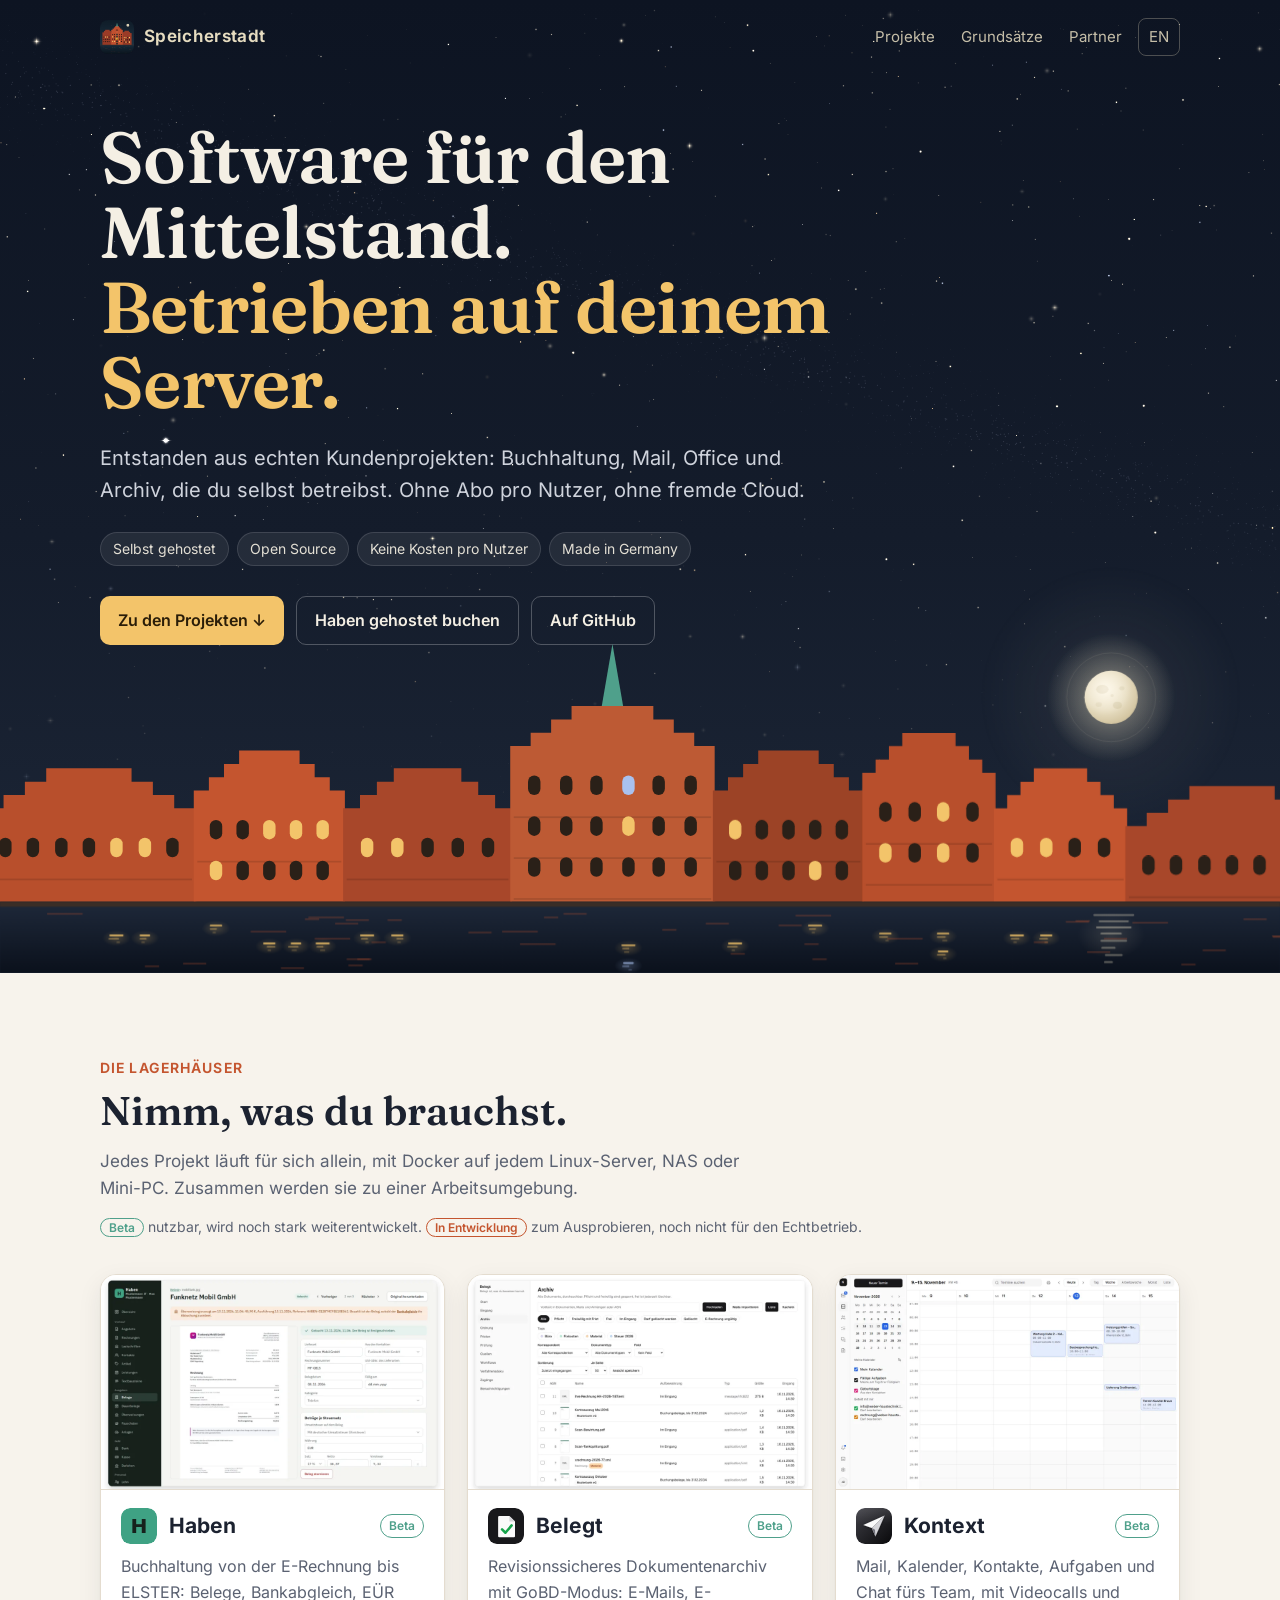
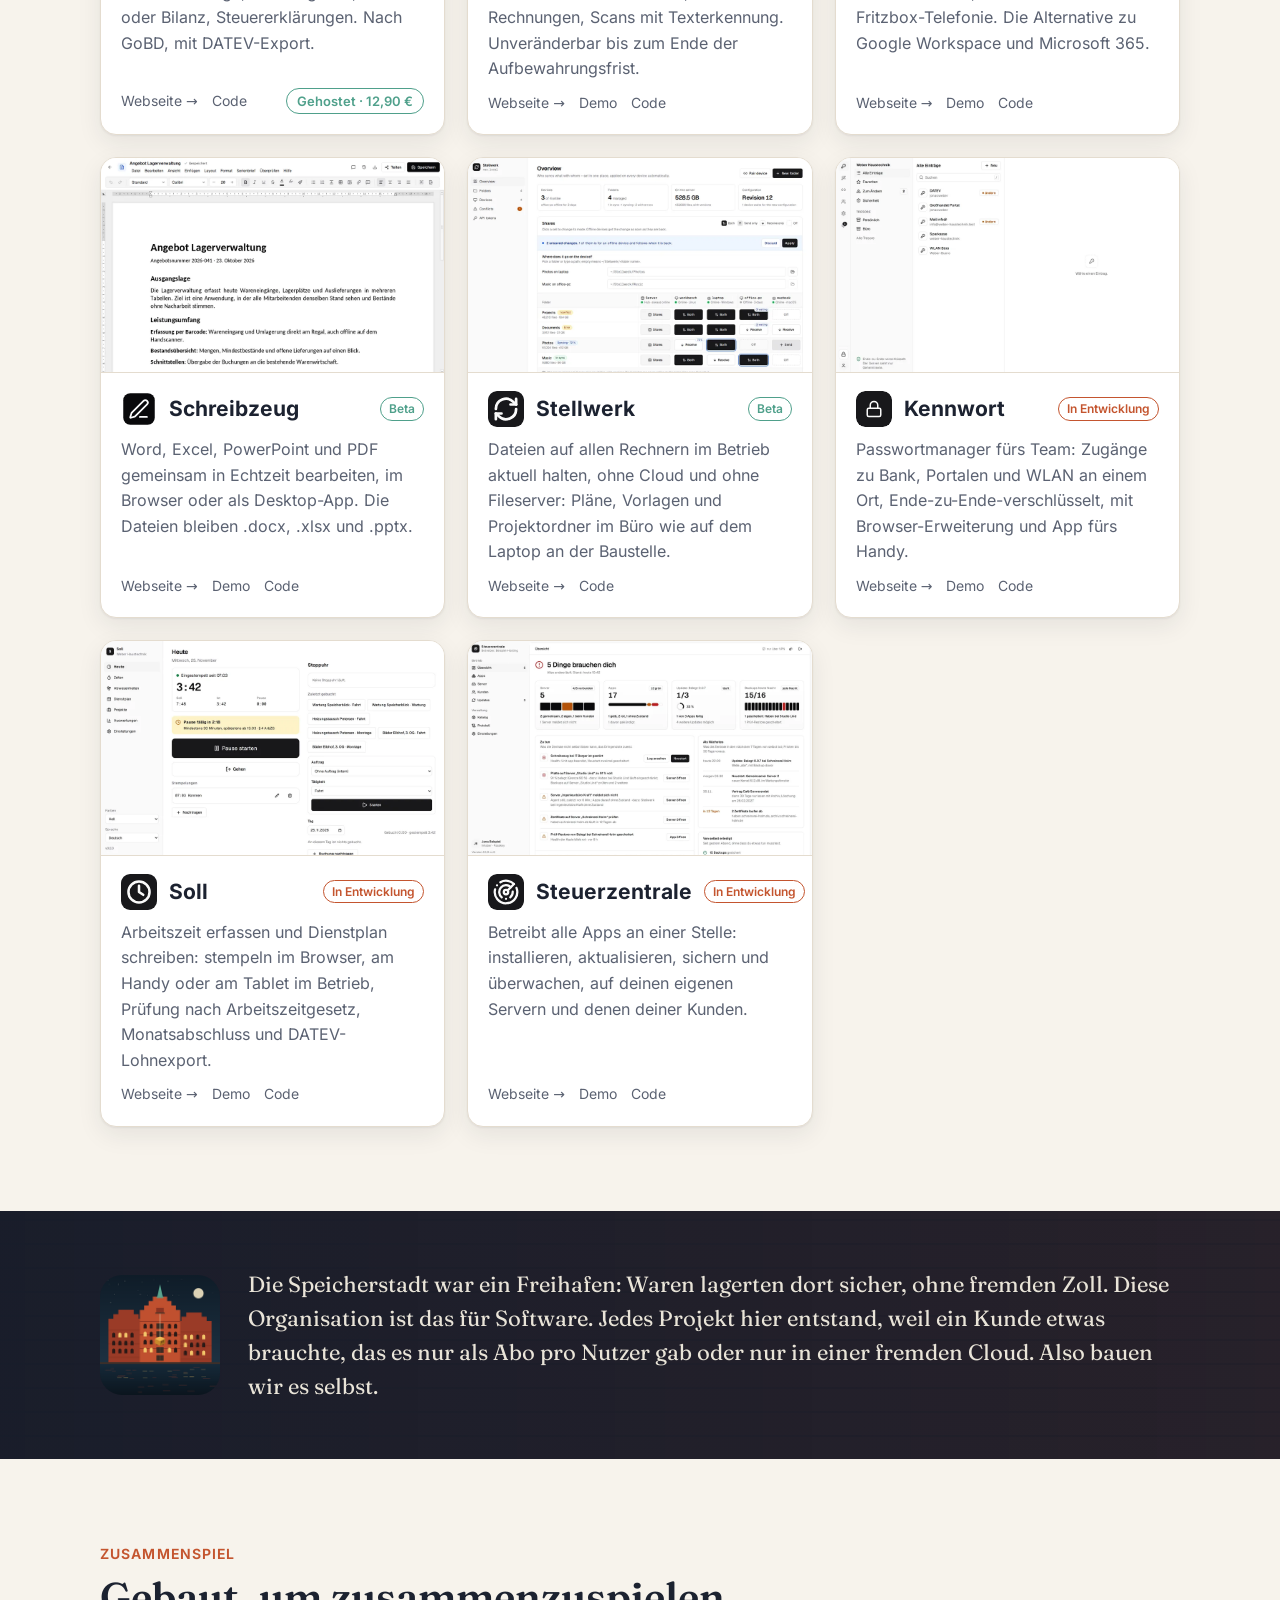
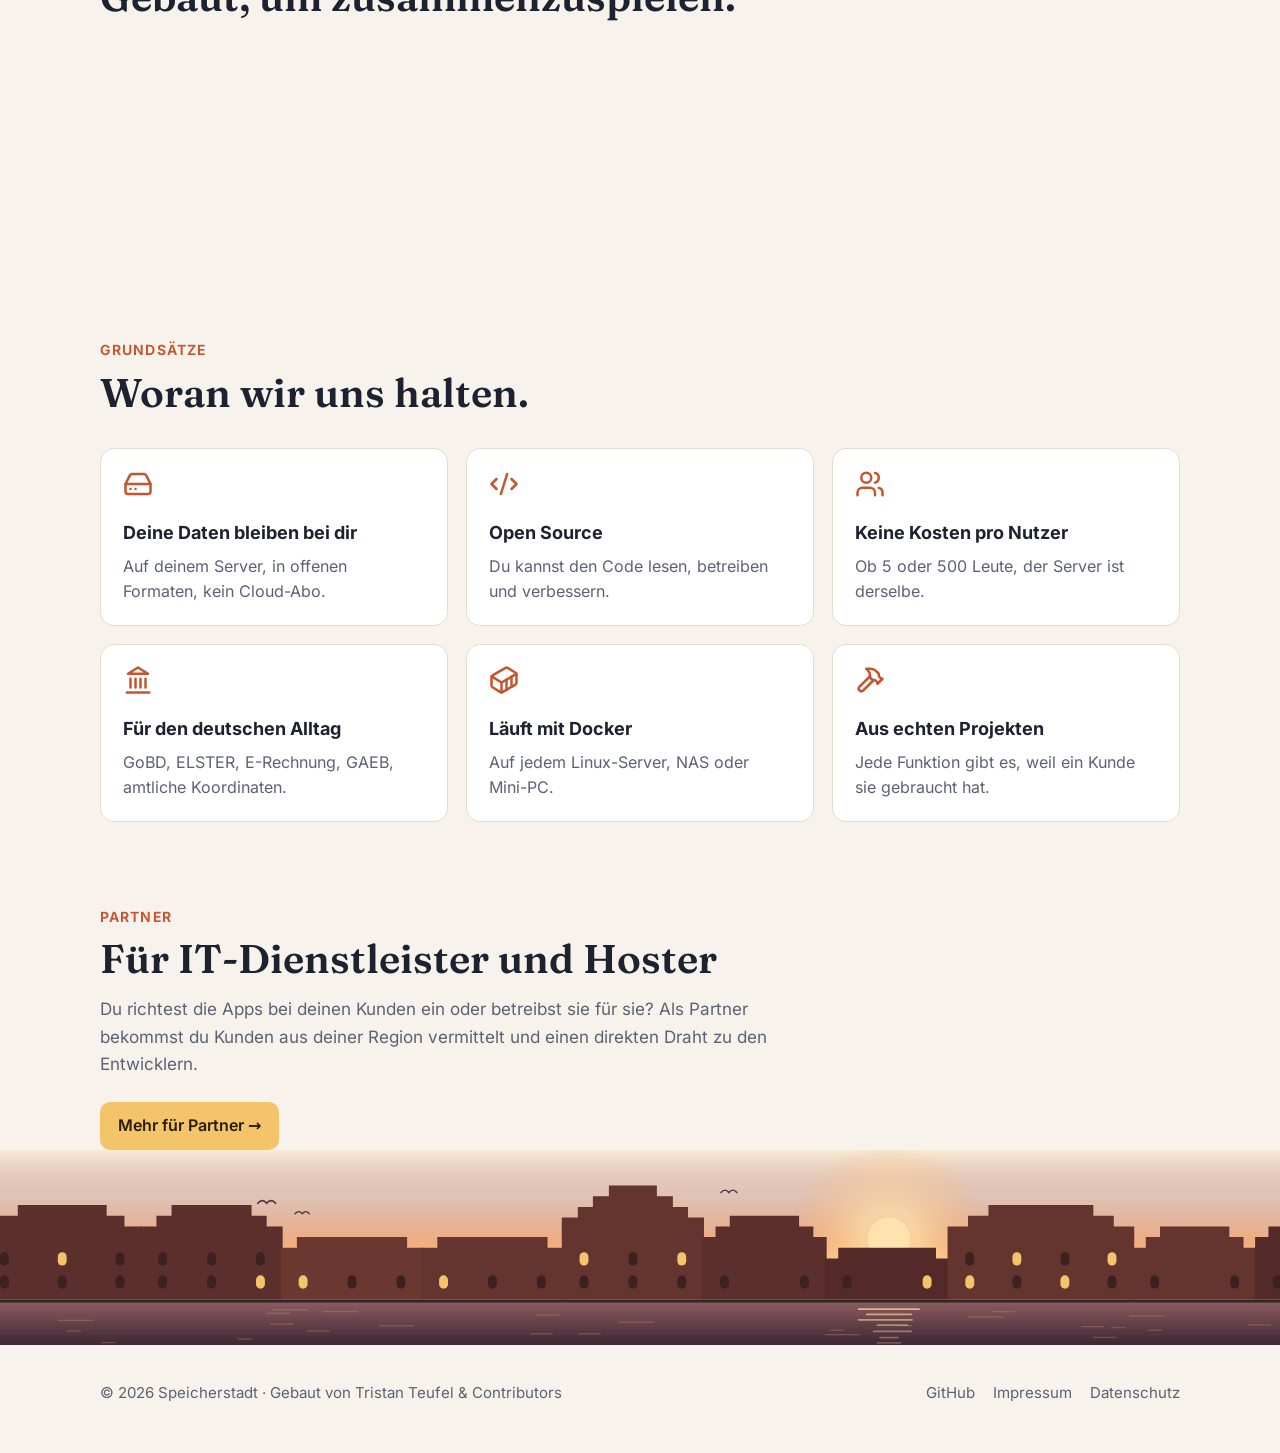
==== commit 0b559c8b: "Glowing moon with a passing cloud, cards slide in, footer at dawn Co-Authored-By: Claude Opus 5.5 <n" ====
--- a/index.html
+++ b/index.html
@@ -19,7 +19,7 @@
 <link rel="apple-touch-icon" href="assets/img/apple-touch-icon.png">
 <link rel="preload" href="assets/fonts/inter-latin-wght-normal.woff2" as="font" type="font/woff2" crossorigin>
 <link rel="preload" href="assets/fonts/fraunces-latin-wght-normal.woff2" as="font" type="font/woff2" crossorigin>
-<link rel="stylesheet" href="assets/style.css?v=3">
+<link rel="stylesheet" href="assets/style.css?v=4">
 </head>
 <body>
 <header class="hero">
@@ -43,10 +43,9 @@
       <a class="btn btn-ghost" href="https://github.com/Speicherstadt">Auf GitHub</a>
     </div>
   </div>
-  <svg class="skyline" style="position:relative;z-index:1" viewBox="0 0 1440 380" preserveAspectRatio="xMidYMax slice" aria-hidden="true" focusable="false">
-<defs><radialGradient id="rg"><stop offset="0" stop-color="#f3c46a" stop-opacity=".22"/><stop offset="1" stop-color="#f3c46a" stop-opacity="0"/></radialGradient><radialGradient id="rgtv"><stop offset="0" stop-color="#a9c1ef" stop-opacity=".22"/><stop offset="1" stop-color="#a9c1ef" stop-opacity="0"/></radialGradient><radialGradient id="mg"><stop offset="0" stop-color="#e6dcc0" stop-opacity=".14"/><stop offset="1" stop-color="#e6dcc0" stop-opacity="0"/></radialGradient><radialGradient id="halo"><stop offset=".45" stop-color="#e6dcc0" stop-opacity=".2"/><stop offset="1" stop-color="#e6dcc0" stop-opacity="0"/></radialGradient><linearGradient id="w" x1="0" y1="0" x2="0" y2="1"><stop offset="0" stop-color="#1d2738"/><stop offset="1" stop-color="#0b111c"/></linearGradient></defs>
-<g class="moon"><circle class="halo" cx="1250" cy="70" r="64" fill="url(#halo)"/><circle cx="1250" cy="70" r="30" fill="#e6dcc0"/><circle cx="1240" cy="62" r="5" fill="#d6cba9" opacity=".55"/><circle cx="1259" cy="80" r="3.5" fill="#d6cba9" opacity=".5"/><circle cx="1262" cy="60" r="2" fill="#d6cba9" opacity=".45"/></g>
-<polygon points="-20.0,300.0 -20.0,210.0 -20.0,195.0 4.0,195.0 4.0,180.0 28.0,180.0 28.0,165.0 52.0,165.0 52.0,150.0 76.0,150.0 124.0,150.0 148.0,150.0 148.0,165.0 172.0,165.0 172.0,180.0 196.0,180.0 196.0,195.0 220.0,195.0 220.0,210.0 220.0,300.0" fill="#b84f2c"/>
+  <svg class="skyline" style="position:relative;z-index:1;overflow:visible" viewBox="0 0 1440 380" preserveAspectRatio="xMidYMax slice" aria-hidden="true" focusable="false">
+<defs><radialGradient id="corona"><stop offset="0" stop-color="#e6dcc0" stop-opacity=".13"/><stop offset=".5" stop-color="#e6dcc0" stop-opacity=".04"/><stop offset="1" stop-color="#e6dcc0" stop-opacity="0"/></radialGradient><radialGradient id="moonface" cx=".4" cy=".36" r=".7"><stop offset="0" stop-color="#fdf7e6"/><stop offset=".55" stop-color="#e9dfc4"/><stop offset="1" stop-color="#cfc09a"/></radialGradient><radialGradient id="moonshine" cx=".38" cy=".34" r=".5"><stop offset="0" stop-color="#fffaf0" stop-opacity=".55"/><stop offset="1" stop-color="#fffaf0" stop-opacity="0"/></radialGradient><radialGradient id="rg"><stop offset="0" stop-color="#f3c46a" stop-opacity=".22"/><stop offset="1" stop-color="#f3c46a" stop-opacity="0"/></radialGradient><radialGradient id="rgtv"><stop offset="0" stop-color="#a9c1ef" stop-opacity=".22"/><stop offset="1" stop-color="#a9c1ef" stop-opacity="0"/></radialGradient><radialGradient id="mg"><stop offset="0" stop-color="#e6dcc0" stop-opacity=".14"/><stop offset="1" stop-color="#e6dcc0" stop-opacity="0"/></radialGradient><radialGradient id="halo"><stop offset=".4" stop-color="#e6dcc0" stop-opacity=".3"/><stop offset="1" stop-color="#e6dcc0" stop-opacity="0"/></radialGradient><linearGradient id="w" x1="0" y1="0" x2="0" y2="1"><stop offset="0" stop-color="#1d2738"/><stop offset="1" stop-color="#0b111c"/></linearGradient></defs>
+<g class="moon"><circle class="corona" cx="1250" cy="70" r="150" fill="url(#corona)"/><circle class="halo" cx="1250" cy="70" r="72" fill="url(#halo)"/><circle class="ring" cx="1250" cy="70" r="50" fill="none" stroke="#e6dcc0" stroke-width="1" opacity=".1"/><circle cx="1250" cy="70" r="30" fill="url(#moonface)"/><g fill="#c9bc97"><ellipse cx="1240" cy="61" rx="7" ry="5" opacity=".45"/><ellipse cx="1257" cy="79" rx="5" ry="4" opacity=".4"/><ellipse cx="1262" cy="60" rx="3" ry="2.4" opacity=".35"/><ellipse cx="1236" cy="78" rx="3.5" ry="2.6" opacity=".3"/><circle cx="1251" cy="68" r="1.8" opacity=".35"/></g><circle class="shine" cx="1250" cy="70" r="30" fill="url(#moonshine)"/></g><g class="cloud" opacity="0"><g fill="#2c3650"><ellipse cx="1110" cy="80" rx="62" ry="9"/><ellipse cx="1140" cy="73" rx="34" ry="9"/><ellipse cx="1085" cy="76" rx="26" ry="7"/></g><g fill="#9aa0b4" opacity=".28"><ellipse cx="1140" cy="67" rx="26" ry="2.5"/><ellipse cx="1092" cy="71" rx="16" ry="2"/></g></g><polygon points="-20.0,300.0 -20.0,210.0 -20.0,195.0 4.0,195.0 4.0,180.0 28.0,180.0 28.0,165.0 52.0,165.0 52.0,150.0 76.0,150.0 124.0,150.0 148.0,150.0 148.0,165.0 172.0,165.0 172.0,180.0 196.0,180.0 196.0,195.0 220.0,195.0 220.0,210.0 220.0,300.0" fill="#b84f2c"/>
 <rect x="-16" y="274" width="232" height="2" fill="#000" opacity=".12"/>
 <rect x="-16" y="320" width="232" height="2" fill="#000" opacity=".12"/>
 <rect class="win" x="-1" y="228" width="14" height="22" rx="7"/>
@@ -322,12 +321,13 @@
   </section>
 </main>
 <footer>
+<svg class="dawn" viewBox="0 0 1440 220" preserveAspectRatio="xMidYMax slice" aria-hidden="true" focusable="false" style="display:block;width:100%;height:auto;max-height:240px;min-height:150px"><defs><linearGradient id="dsky" x1="0" y1="0" x2="0" y2="1"><stop offset="0" style="stop-color:var(--bg)"/><stop offset=".3" stop-color="#b98c98" stop-opacity=".5"/><stop offset=".62" stop-color="#eda27a"/><stop offset=".78" stop-color="#f7c98c"/></linearGradient><linearGradient id="dwater" x1="0" y1="0" x2="0" y2="1"><stop offset="0" stop-color="#8a5a5e"/><stop offset="1" stop-color="#3b2633"/></linearGradient><radialGradient id="dsun"><stop offset=".3" stop-color="#ffe1a8" stop-opacity=".9"/><stop offset="1" stop-color="#ffb36b" stop-opacity="0"/></radialGradient></defs><rect width="1440" height="168" fill="url(#dsky)"/><rect class="dawn-light" width="1440" height="168" fill="#ffcf8f" opacity="0"/><g class="sun"><circle cx="1000" cy="100" r="110" fill="url(#dsun)" opacity=".75"/><circle cx="1000" cy="100" r="24" fill="#ffe2ae"/></g><g class="gull g0"><path transform="translate(300 60) scale(1)" d="M-10 0 Q-5 -6 0 0 Q5 -6 10 0" fill="none" stroke="#4a3340" stroke-width="1.8" stroke-linecap="round"/></g><g class="gull g1"><path transform="translate(340 72) scale(0.8)" d="M-10 0 Q-5 -6 0 0 Q5 -6 10 0" fill="none" stroke="#4a3340" stroke-width="1.8" stroke-linecap="round"/></g><g class="gull g2"><path transform="translate(820 48) scale(0.9)" d="M-10 0 Q-5 -6 0 0 Q5 -6 10 0" fill="none" stroke="#4a3340" stroke-width="1.8" stroke-linecap="round"/></g><polygon points="-20,168 -20,98 -20,86 -0,86 -0,74 20,74 20,62 39,62 101,62 120,62 120,74 140,74 140,86 160,86 160,98 160,168" fill="#5b2f2c"/><polygon points="158,168 158,98 158,86 176,86 176,74 193,74 193,62 211,62 265,62 283,62 283,74 300,74 300,86 318,86 318,98 318,168" fill="#5b2f2c"/><polygon points="316,168 316,122 316,110 334,110 334,98 351,98 441,98 458,98 458,110 476,110 476,122 476,168" fill="#6a3830"/><polygon points="474,168 474,122 474,110 492,110 492,98 509,98 599,98 616,98 616,110 634,110 634,122 634,168" fill="#64342e"/><polygon points="632,168 632,88 632,76 650,76 650,64 667,64 667,52 685,52 685,40 702,40 722,40 739,40 739,52 757,52 757,64 774,64 774,76 792,76 792,88 792,168" fill="#64342e"/><polygon points="790,168 790,110 790,98 805,98 805,86 821,86 821,74 836,74 884,74 899,74 899,86 915,86 915,98 930,98 930,110 930,168" fill="#5b2f2c"/><polygon points="928,168 928,134 928,122 943,122 943,110 959,110 1037,110 1053,110 1053,122 1068,122 1068,134 1068,168" fill="#542a29"/><polygon points="1066,168 1066,98 1066,86 1089,86 1089,74 1112,74 1112,62 1135,62 1207,62 1230,62 1230,74 1253,74 1253,86 1276,86 1276,98 1276,168" fill="#64342e"/><polygon points="1274,168 1274,122 1274,110 1289,110 1289,98 1305,98 1305,86 1320,86 1368,86 1383,86 1383,98 1399,98 1399,110 1414,110 1414,122 1414,168" fill="#64342e"/><polygon points="1412,168 1412,110 1412,98 1427,98 1427,86 1443,86 1521,86 1537,86 1537,98 1552,98 1552,110 1552,168" fill="#542a29"/><rect x="0" y="141" width="10" height="15" rx="5" fill="#3d2120"/><rect x="65" y="141" width="10" height="15" rx="5" fill="#3d2120"/><rect class="dwin" x="130" y="141" width="10" height="15" rx="5" fill="#f3c46a"/><rect class="dwin" x="0" y="115" width="10" height="15" rx="5" fill="#f3c46a"/><rect class="dwin" x="65" y="115" width="10" height="15" rx="5" fill="#f3c46a"/><rect class="dwin" x="130" y="115" width="10" height="15" rx="5" fill="#f3c46a"/><rect x="178" y="141" width="10" height="15" rx="5" fill="#3d2120"/><rect class="dwin" x="233" y="141" width="10" height="15" rx="5" fill="#f3c46a"/><rect class="dwin" x="288" y="141" width="10" height="15" rx="5" fill="#f3c46a"/><rect class="dwin" x="178" y="115" width="10" height="15" rx="5" fill="#f3c46a"/><rect x="233" y="115" width="10" height="15" rx="5" fill="#3d2120"/><rect x="288" y="115" width="10" height="15" rx="5" fill="#3d2120"/><rect class="dwin" x="336" y="141" width="10" height="15" rx="5" fill="#f3c46a"/><rect class="dwin" x="391" y="141" width="10" height="15" rx="5" fill="#f3c46a"/><rect x="446" y="141" width="10" height="15" rx="5" fill="#3d2120"/><rect class="dwin" x="494" y="141" width="10" height="15" rx="5" fill="#f3c46a"/><rect x="549" y="141" width="10" height="15" rx="5" fill="#3d2120"/><rect x="604" y="141" width="10" height="15" rx="5" fill="#3d2120"/><rect x="652" y="141" width="10" height="15" rx="5" fill="#3d2120"/><rect x="707" y="141" width="10" height="15" rx="5" fill="#3d2120"/><rect class="dwin" x="762" y="141" width="10" height="15" rx="5" fill="#f3c46a"/><rect class="dwin" x="652" y="115" width="10" height="15" rx="5" fill="#f3c46a"/><rect class="dwin" x="707" y="115" width="10" height="15" rx="5" fill="#f3c46a"/><rect class="dwin" x="762" y="115" width="10" height="15" rx="5" fill="#f3c46a"/><rect x="810" y="141" width="10" height="15" rx="5" fill="#3d2120"/><rect x="900" y="141" width="10" height="15" rx="5" fill="#3d2120"/><rect x="948" y="141" width="10" height="15" rx="5" fill="#3d2120"/><rect class="dwin" x="1038" y="141" width="10" height="15" rx="5" fill="#f3c46a"/><rect class="dwin" x="1086" y="141" width="10" height="15" rx="5" fill="#f3c46a"/><rect x="1139" y="141" width="10" height="15" rx="5" fill="#3d2120"/><rect class="dwin" x="1193" y="141" width="10" height="15" rx="5" fill="#f3c46a"/><rect x="1246" y="141" width="10" height="15" rx="5" fill="#3d2120"/><rect x="1086" y="115" width="10" height="15" rx="5" fill="#3d2120"/><rect class="dwin" x="1139" y="115" width="10" height="15" rx="5" fill="#f3c46a"/><rect x="1193" y="115" width="10" height="15" rx="5" fill="#3d2120"/><rect class="dwin" x="1246" y="115" width="10" height="15" rx="5" fill="#f3c46a"/><rect x="1294" y="141" width="10" height="15" rx="5" fill="#3d2120"/><rect x="1384" y="141" width="10" height="15" rx="5" fill="#3d2120"/><rect x="1432" y="141" width="10" height="15" rx="5" fill="#3d2120"/><rect x="1522" y="141" width="10" height="15" rx="5" fill="#3d2120"/><rect y="168" width="1440" height="4" fill="#3a2226"/><rect y="172" width="1440" height="48" fill="url(#dwater)"/><g class="sunpath" fill="#ffd49a"><rect x="965.0" y="178" width="70" height="2" rx="1" opacity="0.75"/><rect x="974.0" y="184" width="52" height="2" rx="1" opacity="0.67"/><rect x="965.0" y="190" width="62" height="2" rx="1" opacity="0.59"/><rect x="986.0" y="196" width="36" height="2" rx="1" opacity="0.51"/><rect x="982.0" y="203" width="44" height="2" rx="1" opacity="0.43"/><rect x="989.0" y="210" width="22" height="2" rx="1" opacity="0.35"/><rect x="986.0" y="216" width="28" height="2" rx="1" opacity="0.27"/></g><rect class="rip" x="75" y="203" width="16" height="1.5" fill="#c98a6e" opacity=".35"/><rect class="rip" x="426" y="197" width="40" height="1.5" fill="#c98a6e" opacity=".35"/><rect class="rip" x="1250" y="199" width="16" height="1.5" fill="#c98a6e" opacity=".35"/><rect class="rip" x="696" y="193" width="40" height="1.5" fill="#c98a6e" opacity=".35"/><rect class="rip" x="1116" y="181" width="26" height="1.5" fill="#c98a6e" opacity=".35"/><rect class="rip" x="1404" y="196" width="26" height="1.5" fill="#c98a6e" opacity=".35"/><rect class="rip" x="363" y="181" width="40" height="1.5" fill="#c98a6e" opacity=".35"/><rect class="rip" x="304" y="195" width="26" height="1.5" fill="#c98a6e" opacity=".35"/><rect class="rip" x="330" y="179" width="16" height="1.5" fill="#c98a6e" opacity=".35"/><rect class="rip" x="1230" y="210" width="26" height="1.5" fill="#c98a6e" opacity=".35"/><rect class="rip" x="65" y="191" width="40" height="1.5" fill="#c98a6e" opacity=".35"/><rect class="rip" x="1216" y="198" width="26" height="1.5" fill="#c98a6e" opacity=".35"/><rect class="rip" x="933" y="202" width="16" height="1.5" fill="#c98a6e" opacity=".35"/><rect class="rip" x="114" y="216" width="16" height="1.5" fill="#c98a6e" opacity=".35"/><rect class="rip" x="1010" y="197" width="16" height="1.5" fill="#c98a6e" opacity=".35"/><rect class="rip" x="267" y="212" width="16" height="1.5" fill="#c98a6e" opacity=".35"/><rect class="rip" x="1291" y="202" width="16" height="1.5" fill="#c98a6e" opacity=".35"/><rect class="rip" x="345" y="203" width="26" height="1.5" fill="#c98a6e" opacity=".35"/><rect class="rip" x="305" y="179" width="26" height="1.5" fill="#c98a6e" opacity=".35"/><rect class="rip" x="603" y="185" width="26" height="1.5" fill="#c98a6e" opacity=".35"/><rect class="rip" x="1270" y="186" width="40" height="1.5" fill="#c98a6e" opacity=".35"/><rect class="rip" x="928" y="207" width="40" height="1.5" fill="#c98a6e" opacity=".35"/><rect class="rip" x="650" y="206" width="26" height="1.5" fill="#c98a6e" opacity=".35"/><rect class="rip" x="596" y="206" width="26" height="1.5" fill="#c98a6e" opacity=".35"/><rect class="rip" x="300" y="183" width="26" height="1.5" fill="#c98a6e" opacity=".35"/><rect class="rip" x="1089" y="187" width="40" height="1.5" fill="#c98a6e" opacity=".35"/></svg>
   <div class="wrap">
     <span>© 2026 Speicherstadt · Gebaut von Tristan Teufel &amp; Contributors</span>
     <nav><a href="https://github.com/Speicherstadt">GitHub</a><a href="https://teufel-it.de/de/impressum/">Impressum</a><a href="/datenschutz/">Datenschutz</a></nav>
   </div>
 </footer>
-<script src="assets/hero.js?v=3" defer></script>
+<script src="assets/hero.js?v=4" defer></script>
 <script type="module" src="assets/sky.js?v=4"></script>
 </body>
 </html>
--- a/assets/style.css
+++ b/assets/style.css
@@ -99,6 +99,14 @@
 /* Moon drifts slowly along a flat arc; its reflection follows on the water */
 .skyline .moon { animation: moon 150s ease-in-out infinite alternate; }
 .skyline .moon .halo { animation: halo 9s ease-in-out infinite; transform-box: fill-box; transform-origin: center; }
+.skyline .moon .corona { animation: corona 13s ease-in-out infinite; transform-box: fill-box; transform-origin: center; }
+.skyline .moon .ring { animation: ring 17s ease-in-out infinite; }
+.skyline .moon .shine { animation: shine 6s ease-in-out infinite; }
+.skyline .cloud { animation: cloud 75s linear infinite; animation-delay: 6s; }
+@keyframes corona { 0%, 100% { opacity: .7; transform: scale(.94); } 50% { opacity: 1; transform: scale(1.06); } }
+@keyframes ring { 0%, 100% { opacity: .04; } 50% { opacity: .14; } }
+@keyframes shine { 0%, 100% { opacity: .5; } 50% { opacity: 1; } }
+@keyframes cloud { 0% { transform: translateX(-80px); opacity: 0; } 6% { opacity: .85; } 52% { opacity: .85; } 58% { transform: translateX(420px); opacity: 0; } 100% { transform: translateX(420px); opacity: 0; } }
 .skyline .moon-refl { fill: var(--moon); animation: moon-x 150s ease-in-out infinite alternate; }
 .skyline .moon-refl rect { transform-box: fill-box; transform-origin: center; animation: shimmer 3.4s ease-in-out infinite alternate; }
 .skyline .moon-refl rect:nth-child(2n) { animation-duration: 2.7s; animation-delay: -1.3s; }
@@ -181,7 +189,8 @@
 .story p { margin: 0; font-size: clamp(18px, 2.2vw, 22px); line-height: 1.55; max-width: 44em; }
 @media (max-width: 640px) { .story .wrap { grid-template-columns: 1fr; } .story img { width: 84px; height: 84px; } }
 
-footer { padding: 40px 0 48px; color: var(--muted); font-size: 15px; }
+footer { padding: 0 0 48px; color: var(--muted); font-size: 15px; }
+footer .dawn { margin-bottom: 36px; }
 footer .wrap { display: flex; flex-wrap: wrap; gap: 12px 24px; justify-content: space-between; }
 footer a { text-decoration: none; }
 footer a:hover { color: var(--accent); }
@@ -218,3 +227,35 @@
 .partner > p:not(.kicker):not(.back) { max-width: 44em; }
 .partner .split { margin-top: 18px; }
 .partner p a:not(.btn) { color: var(--accent); }
+
+/* Footer: the same warehouses at dawn. Lights go out one after another, the sun comes up. */
+.dawn .sun { transform: translateY(48px); transition: transform 9s cubic-bezier(.2, .6, .2, 1); }
+.dawn .sunpath { opacity: 0; transition: opacity 6s ease 2s; }
+.dawn .sunpath rect { transform-box: fill-box; transform-origin: center; animation: shimmer 3s ease-in-out infinite alternate; }
+.dawn .sunpath rect:nth-child(2n) { animation-duration: 2.3s; animation-delay: -1s; }
+.dawn .dawn-light { transition: opacity 9s ease; }
+.dawn .dwin { transition: fill 1.2s ease, opacity 1.2s ease; }
+.dawn .dwin.out { fill: #3d2120; }
+.dawn .rip { transform-box: fill-box; animation: drift 10s ease-in-out infinite alternate; }
+.dawn .rip:nth-of-type(3n) { animation-duration: 7s; animation-delay: -3s; }
+.dawn .gull { animation: gull 34s linear infinite; }
+.dawn .gull path { transform-box: fill-box; transform-origin: center; animation: flap 1.1s ease-in-out infinite alternate; }
+.dawn .g1 { animation-delay: -1.5s; } .dawn .g1 path { animation-duration: .9s; }
+.dawn .g2 { animation-duration: 46s; animation-delay: -20s; } .dawn .g2 path { animation-duration: 1.3s; }
+.dawn.up .sun { transform: translateY(0); }
+.dawn.up .sunpath { opacity: 1; }
+.dawn.up .dawn-light { opacity: .22; }
+@keyframes gull { 0% { transform: translate(-420px, 6px); } 50% { transform: translate(300px, -8px); } 100% { transform: translate(1100px, 4px); } }
+@keyframes flap { 0% { transform: scaleY(1); } 100% { transform: scaleY(-.35); } }
+
+/* Cards and principles slide in once as they come into view */
+.reveal .card, .reveal .tile { opacity: 0; transform: translateY(22px); transition: opacity .7s ease, transform .7s cubic-bezier(.2, .7, .2, 1), box-shadow .18s ease; }
+.reveal .card.in, .reveal .tile.in { opacity: 1; transform: none; }
+.reveal .card.in:hover { transform: translateY(-3px); transition-delay: 0s !important; }
+.card:hover { box-shadow: var(--shadow), 0 0 0 1px color-mix(in srgb, var(--lamp) 55%, transparent), 0 12px 34px color-mix(in srgb, var(--lamp) 22%, transparent); }
+
+@media (prefers-reduced-motion: reduce) {
+  .dawn *, .skyline .cloud { animation: none !important; transition: none !important; }
+  .skyline .cloud { opacity: 0; }
+  .dawn .sun { transform: none; } .dawn .sunpath { opacity: 1; }
+}
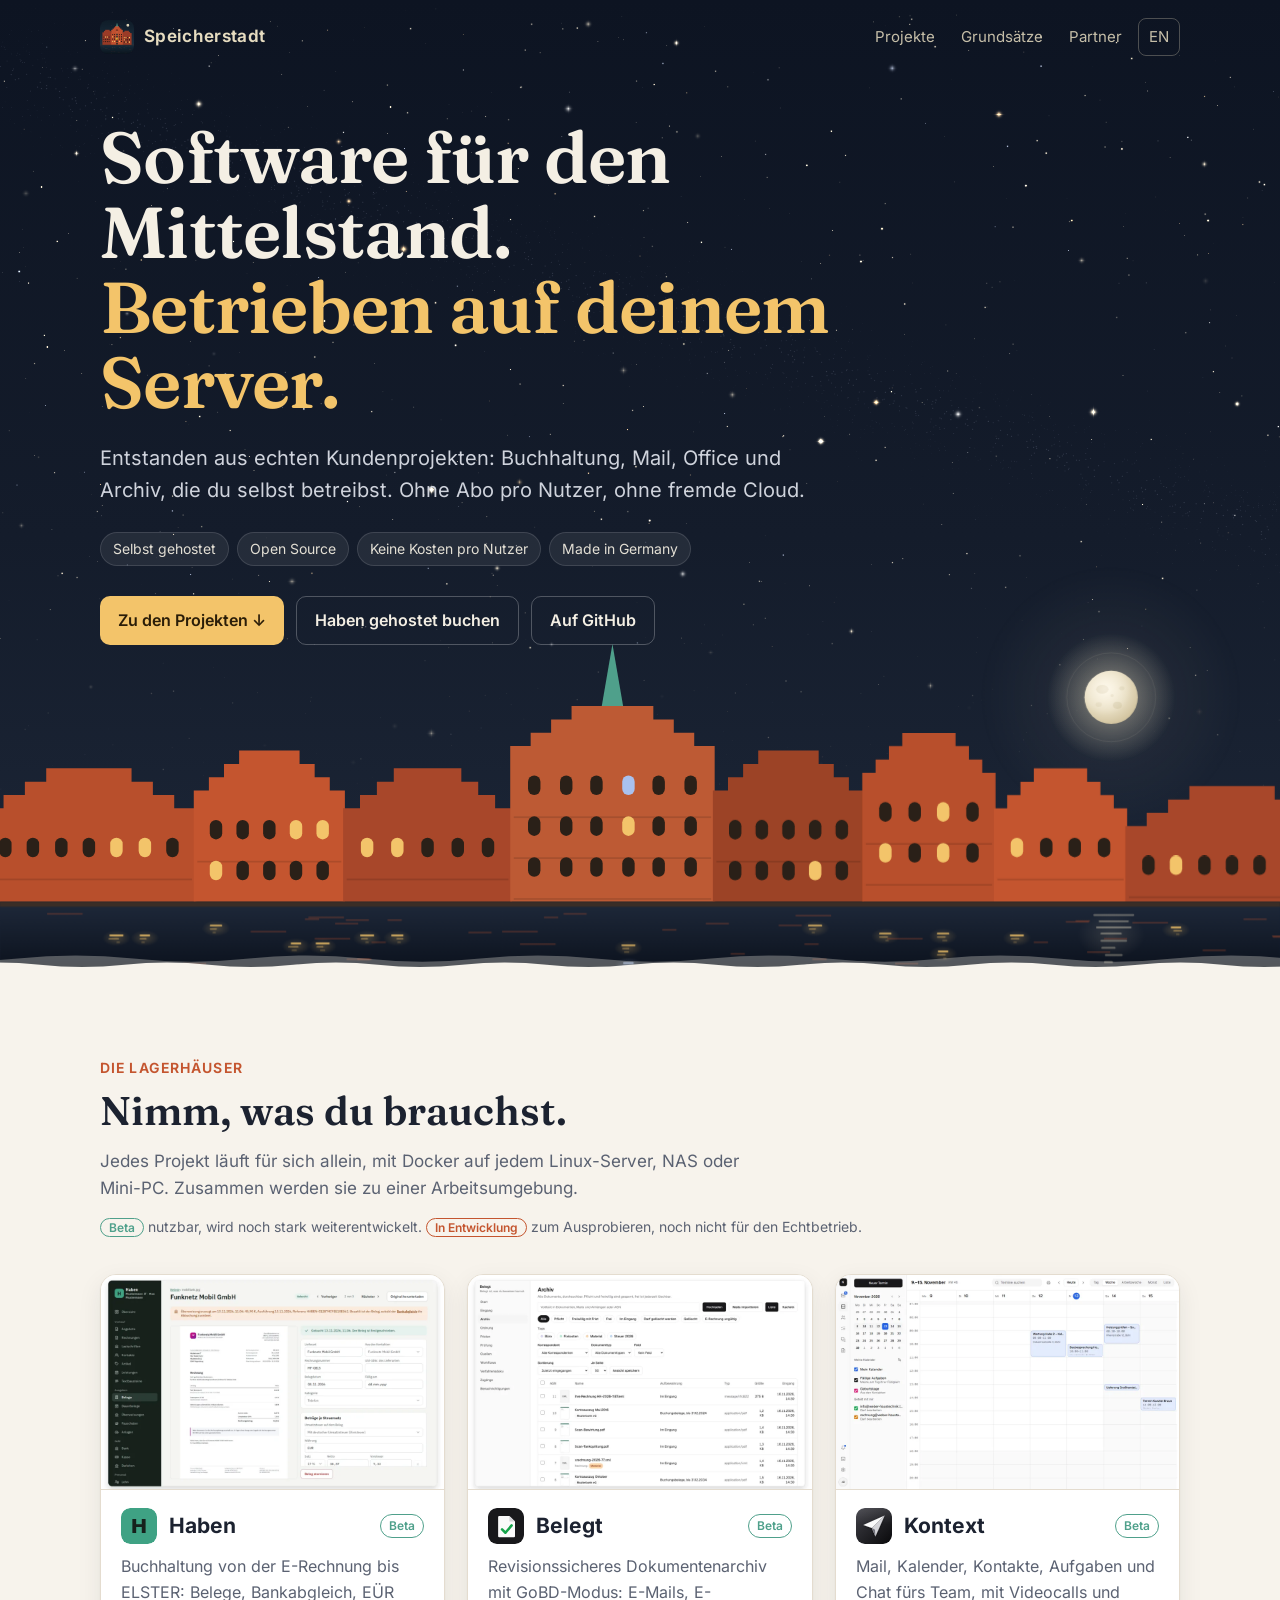
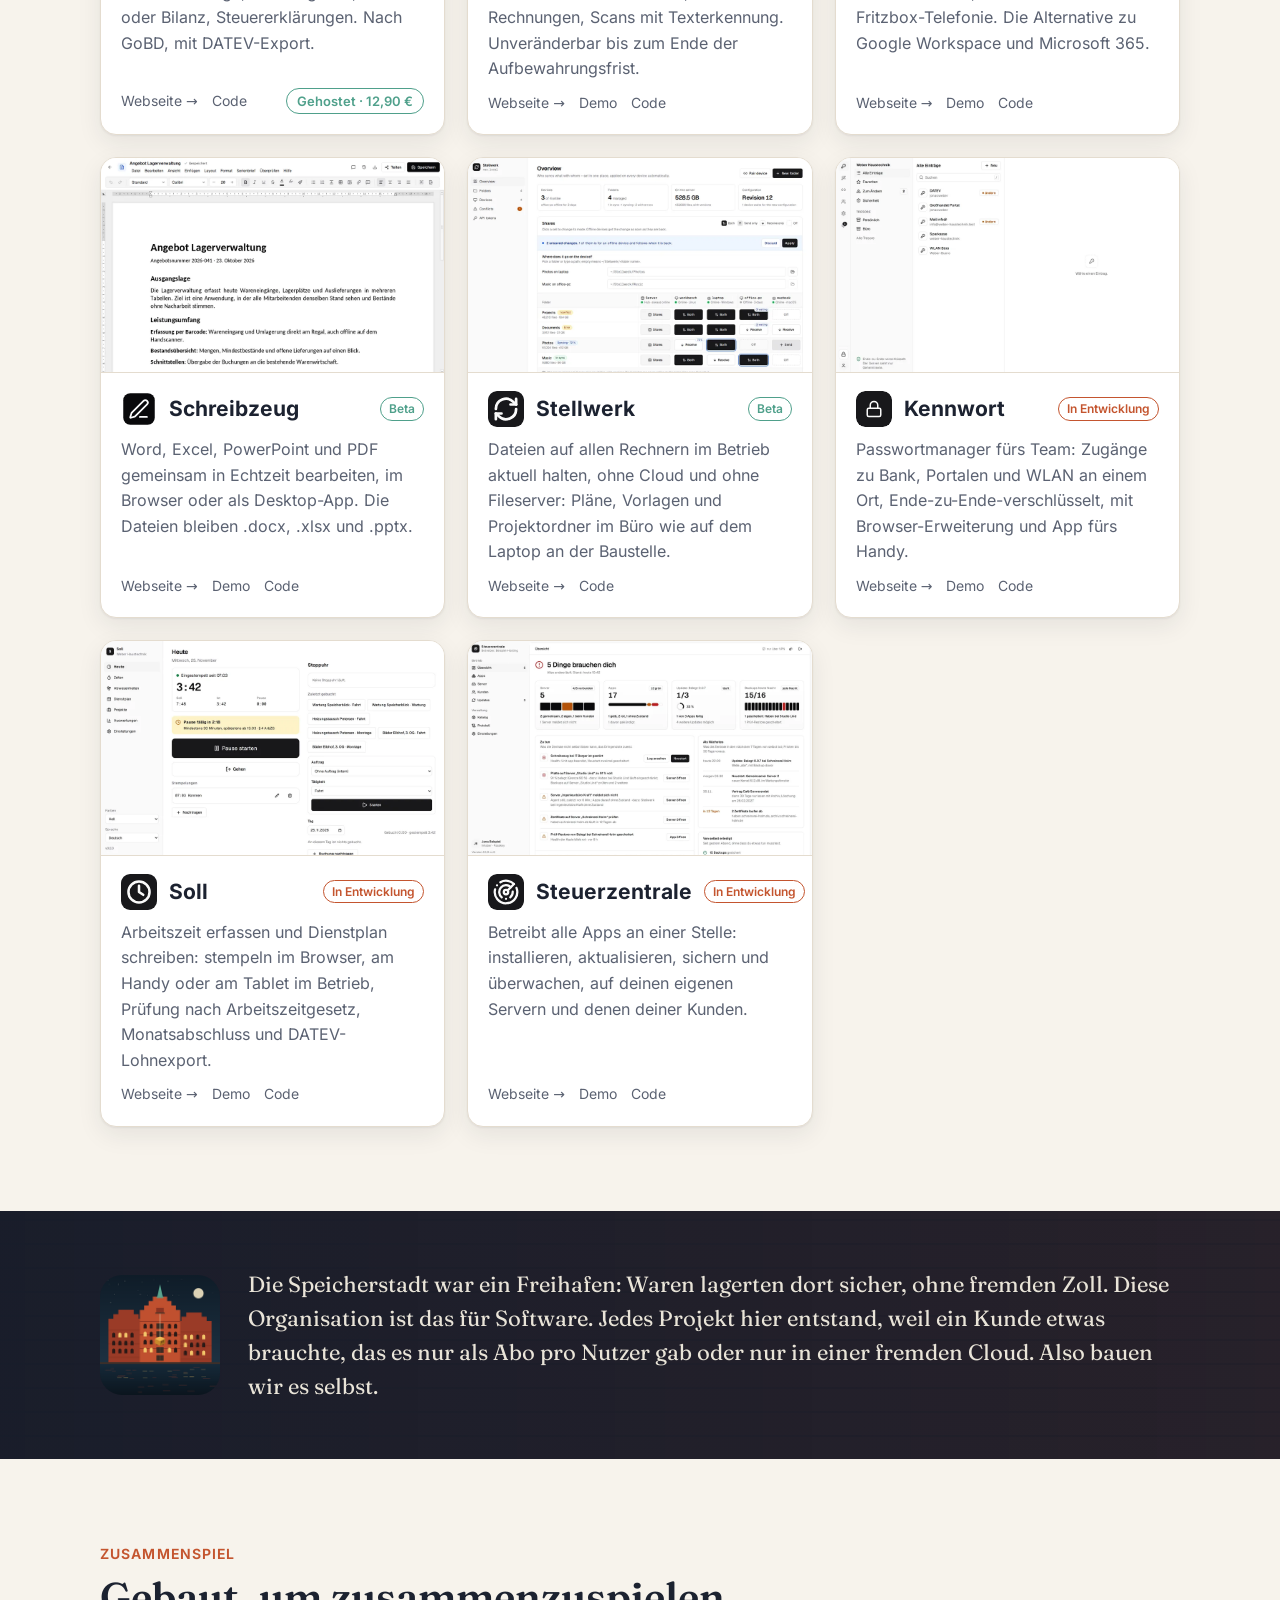
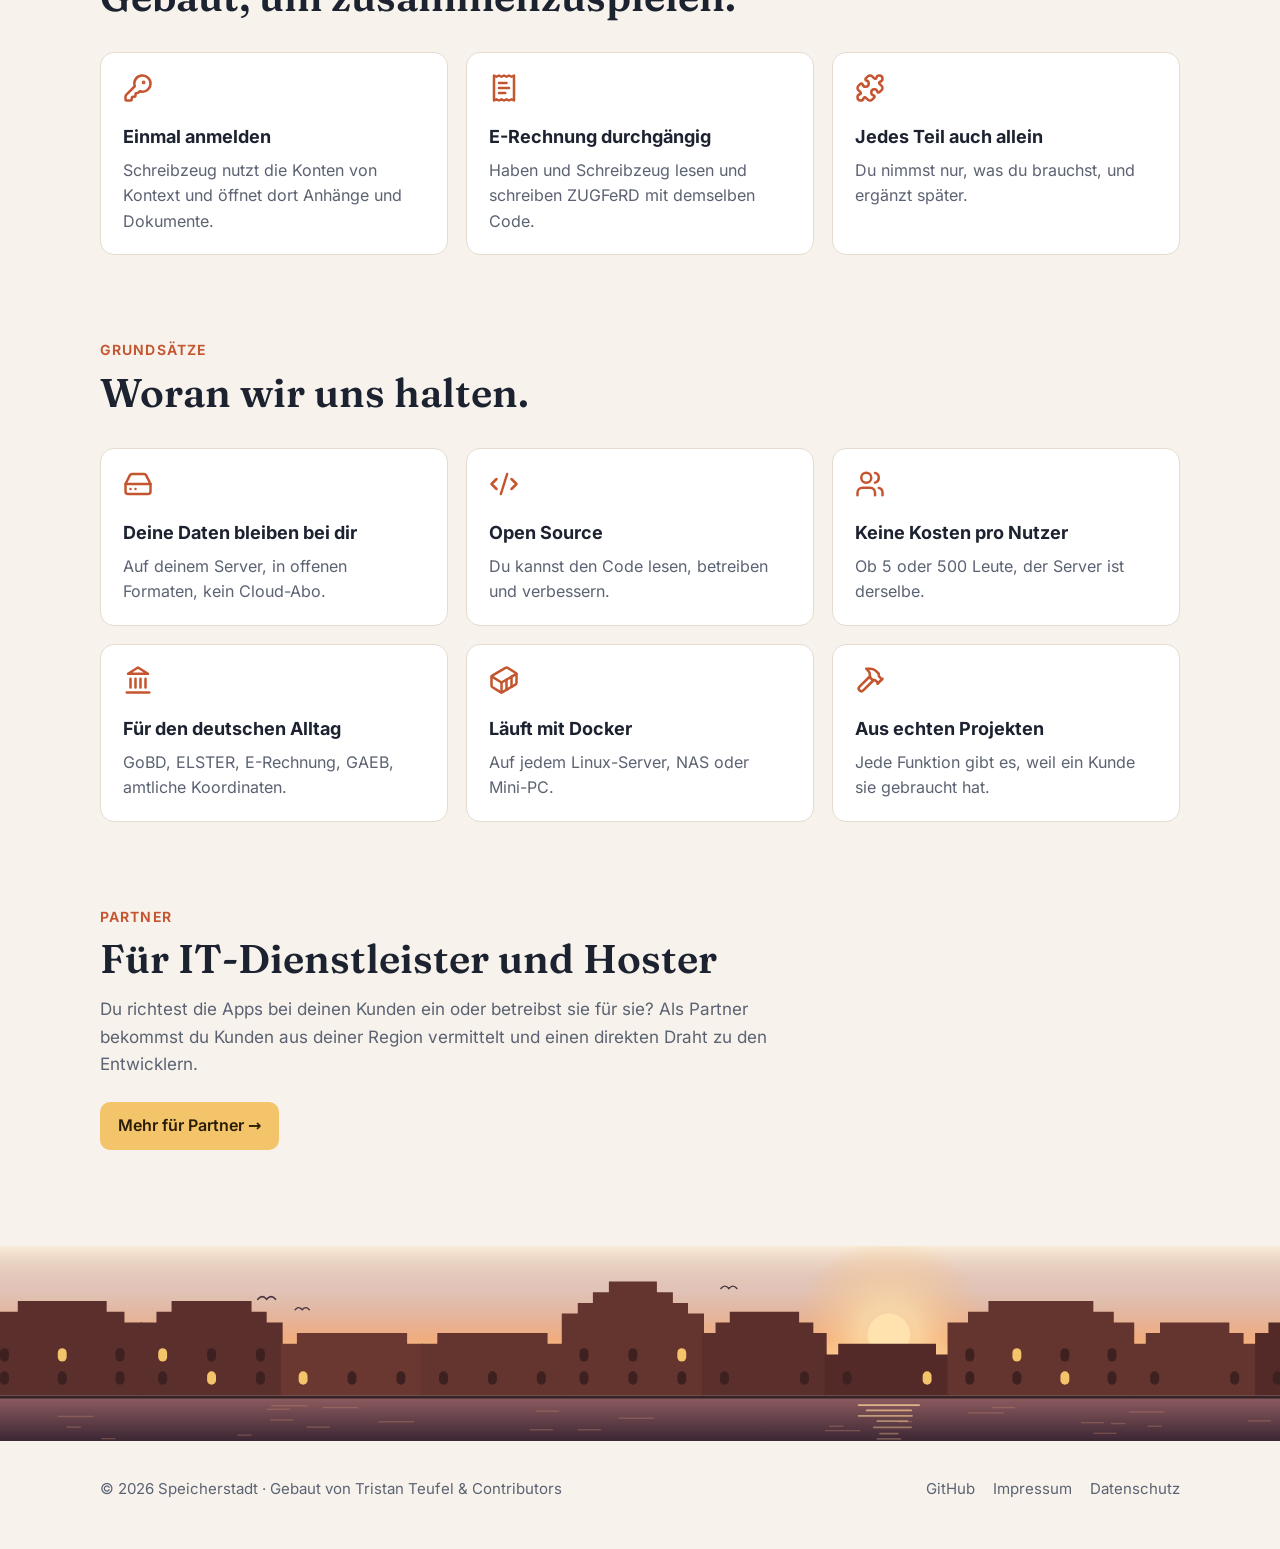
==== commit e0428196: "Space above the dawn strip; soft wave line where the page meets the canal Co-Authored-By: Claude Opu" ====
--- a/index.html
+++ b/index.html
@@ -183,7 +183,7 @@
 <rect x="53" y="313" width="40" height="1.5" fill="#c4552f" opacity=".35" class="rip"/>
 <rect x="794" y="324" width="26" height="1.5" fill="#c4552f" opacity=".35" class="rip"/>
 <rect x="354" y="341" width="40" height="1.5" fill="#c4552f" opacity=".35" class="rip"/>
-</svg>
+<g class="shore"><path class="wave-back" d="M-240 400 L-240 364 Q-175 357 -110 364 Q-45 371 20 364 Q85 357 150 364 Q215 371 280 364 Q345 357 410 364 Q475 371 540 364 Q605 357 670 364 Q735 371 800 364 Q865 357 930 364 Q995 371 1060 364 Q1125 357 1190 364 Q1255 371 1320 364 Q1385 357 1450 364 Q1515 371 1580 364 Q1645 357 1710 364 L1710 400 Z" style="fill:var(--bg)" fill="#f7f3ec" opacity=".3"/><path class="wave-front" d="M-240 400 L-240 371 Q-192 366 -145 371 Q-98 376 -50 371 Q-2 366 45 371 Q92 376 140 371 Q188 366 235 371 Q282 376 330 371 Q378 366 425 371 Q472 376 520 371 Q568 366 615 371 Q662 376 710 371 Q758 366 805 371 Q852 376 900 371 Q948 366 995 371 Q1042 376 1090 371 Q1138 366 1185 371 Q1232 376 1280 371 Q1328 366 1375 371 Q1422 376 1470 371 Q1518 366 1565 371 Q1612 376 1660 371 Q1708 366 1755 371 L1755 400 Z" style="fill:var(--bg)" fill="#f7f3ec"/></g></svg>
 </header>
 <main>
   <section id="projekte">
--- a/assets/style.css
+++ b/assets/style.css
@@ -114,6 +114,11 @@
 @keyframes moon { 0% { transform: translate(70px, 14px); } 50% { transform: translate(0, -6px); } 100% { transform: translate(-70px, 14px); } }
 @keyframes moon-x { 0% { transform: translateX(70px); } 50% { transform: translateX(0); } 100% { transform: translateX(-70px); } }
 @keyframes halo { 0%, 100% { opacity: .85; transform: scale(1); } 50% { opacity: 1; transform: scale(1.08); } }
+
+/* The page meets the canal in a soft wave line */
+.skyline .wave-back { animation: lap 14s ease-in-out infinite alternate; }
+.skyline .wave-front { animation: lap 19s ease-in-out infinite alternate-reverse; }
+@keyframes lap { 0% { transform: translateX(-60px); } 100% { transform: translateX(60px); } }
 
 /* Lit windows mirror into the canal */
 .skyline .refl { fill: var(--lamp); opacity: 0; transition: opacity 1.4s ease; }
@@ -190,7 +195,7 @@
 @media (max-width: 640px) { .story .wrap { grid-template-columns: 1fr; } .story img { width: 84px; height: 84px; } }
 
 footer { padding: 0 0 48px; color: var(--muted); font-size: 15px; }
-footer .dawn { margin-bottom: 36px; }
+footer .dawn { margin: clamp(56px, 8vw, 96px) 0 36px; }
 footer .wrap { display: flex; flex-wrap: wrap; gap: 12px 24px; justify-content: space-between; }
 footer a { text-decoration: none; }
 footer a:hover { color: var(--accent); }
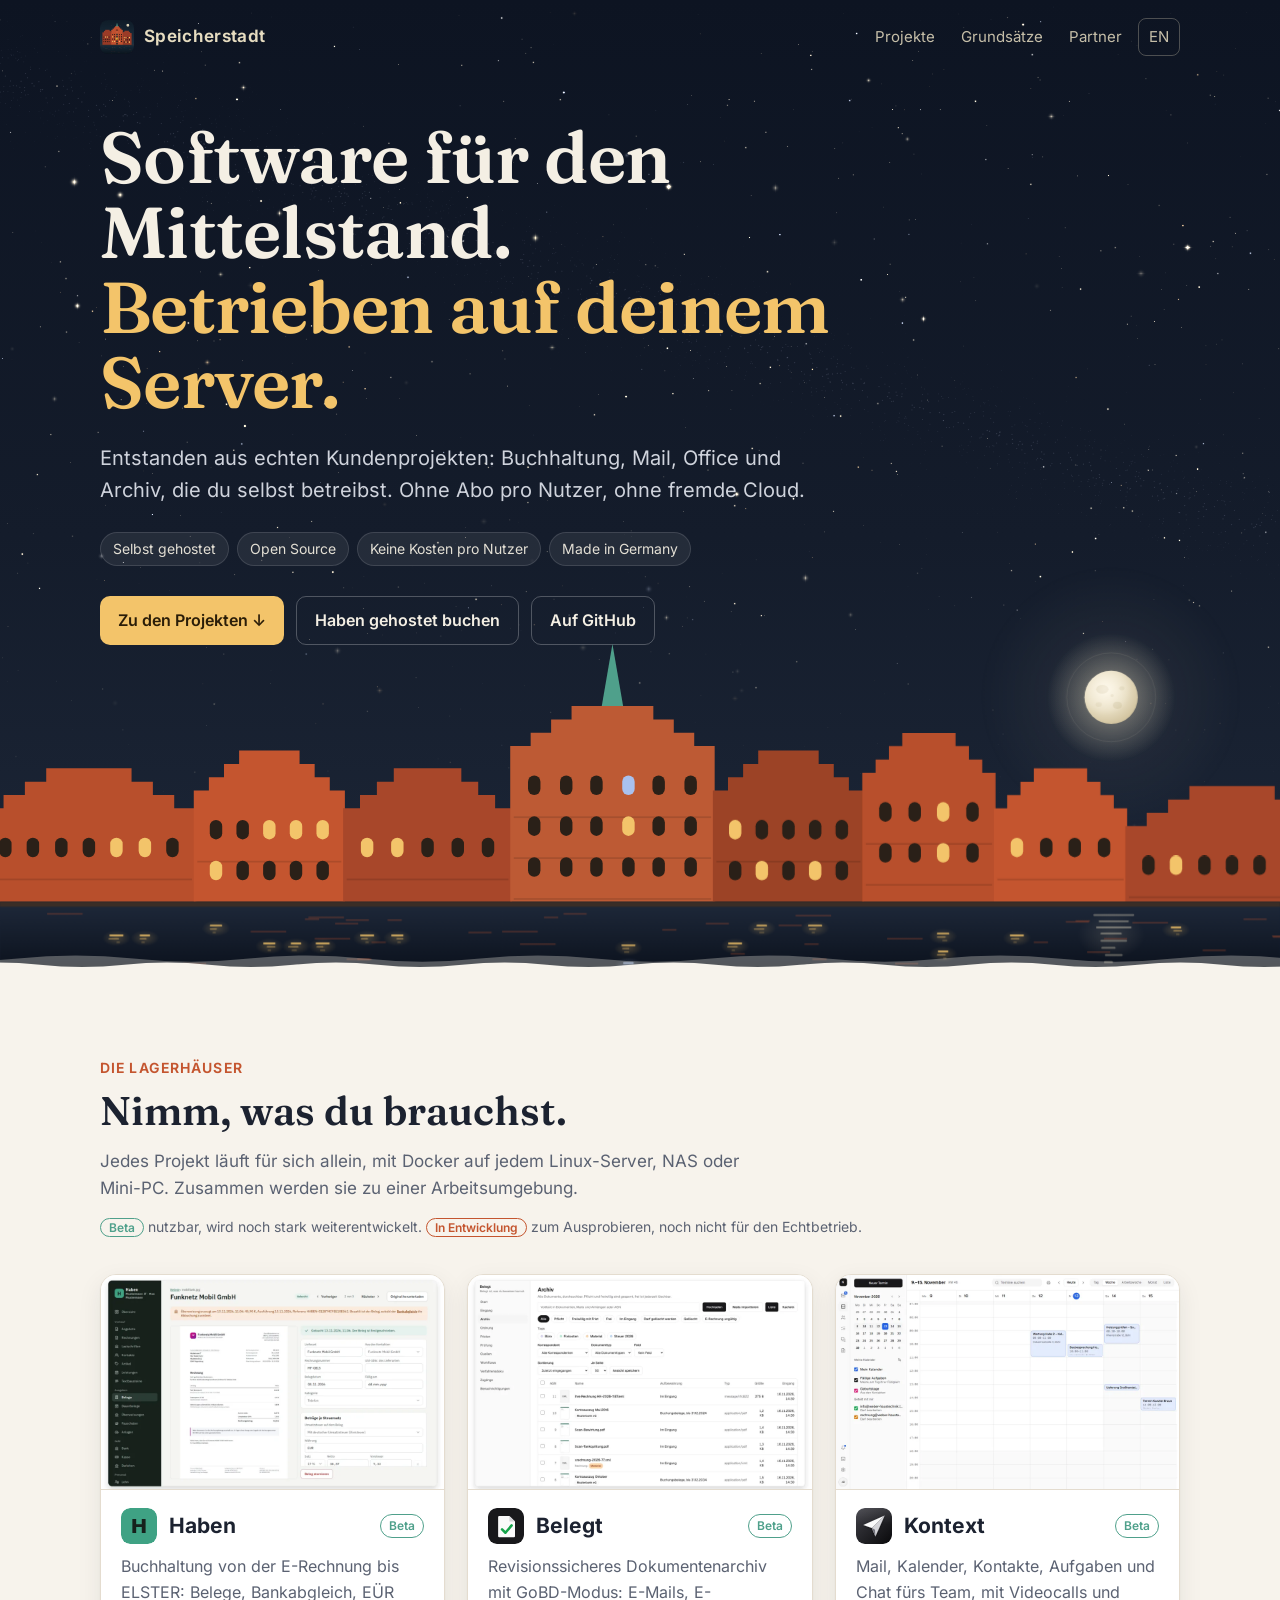
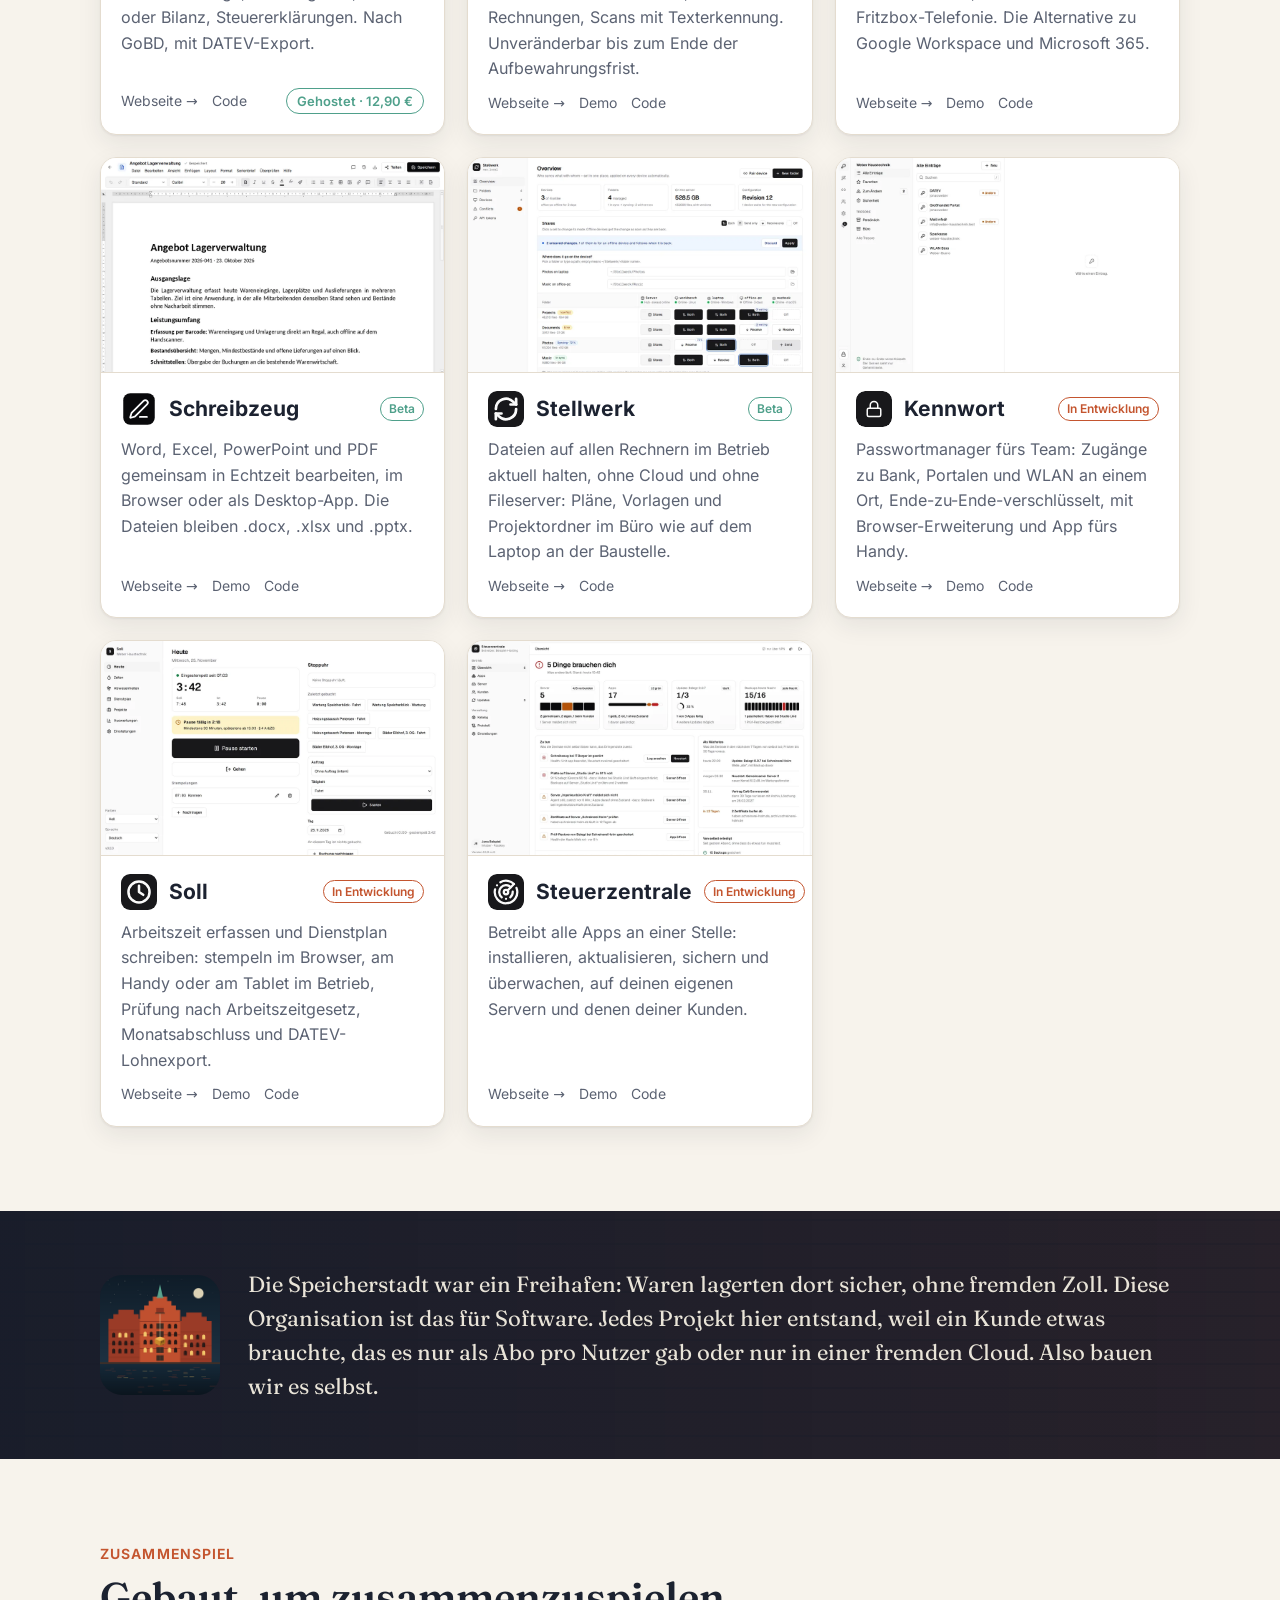
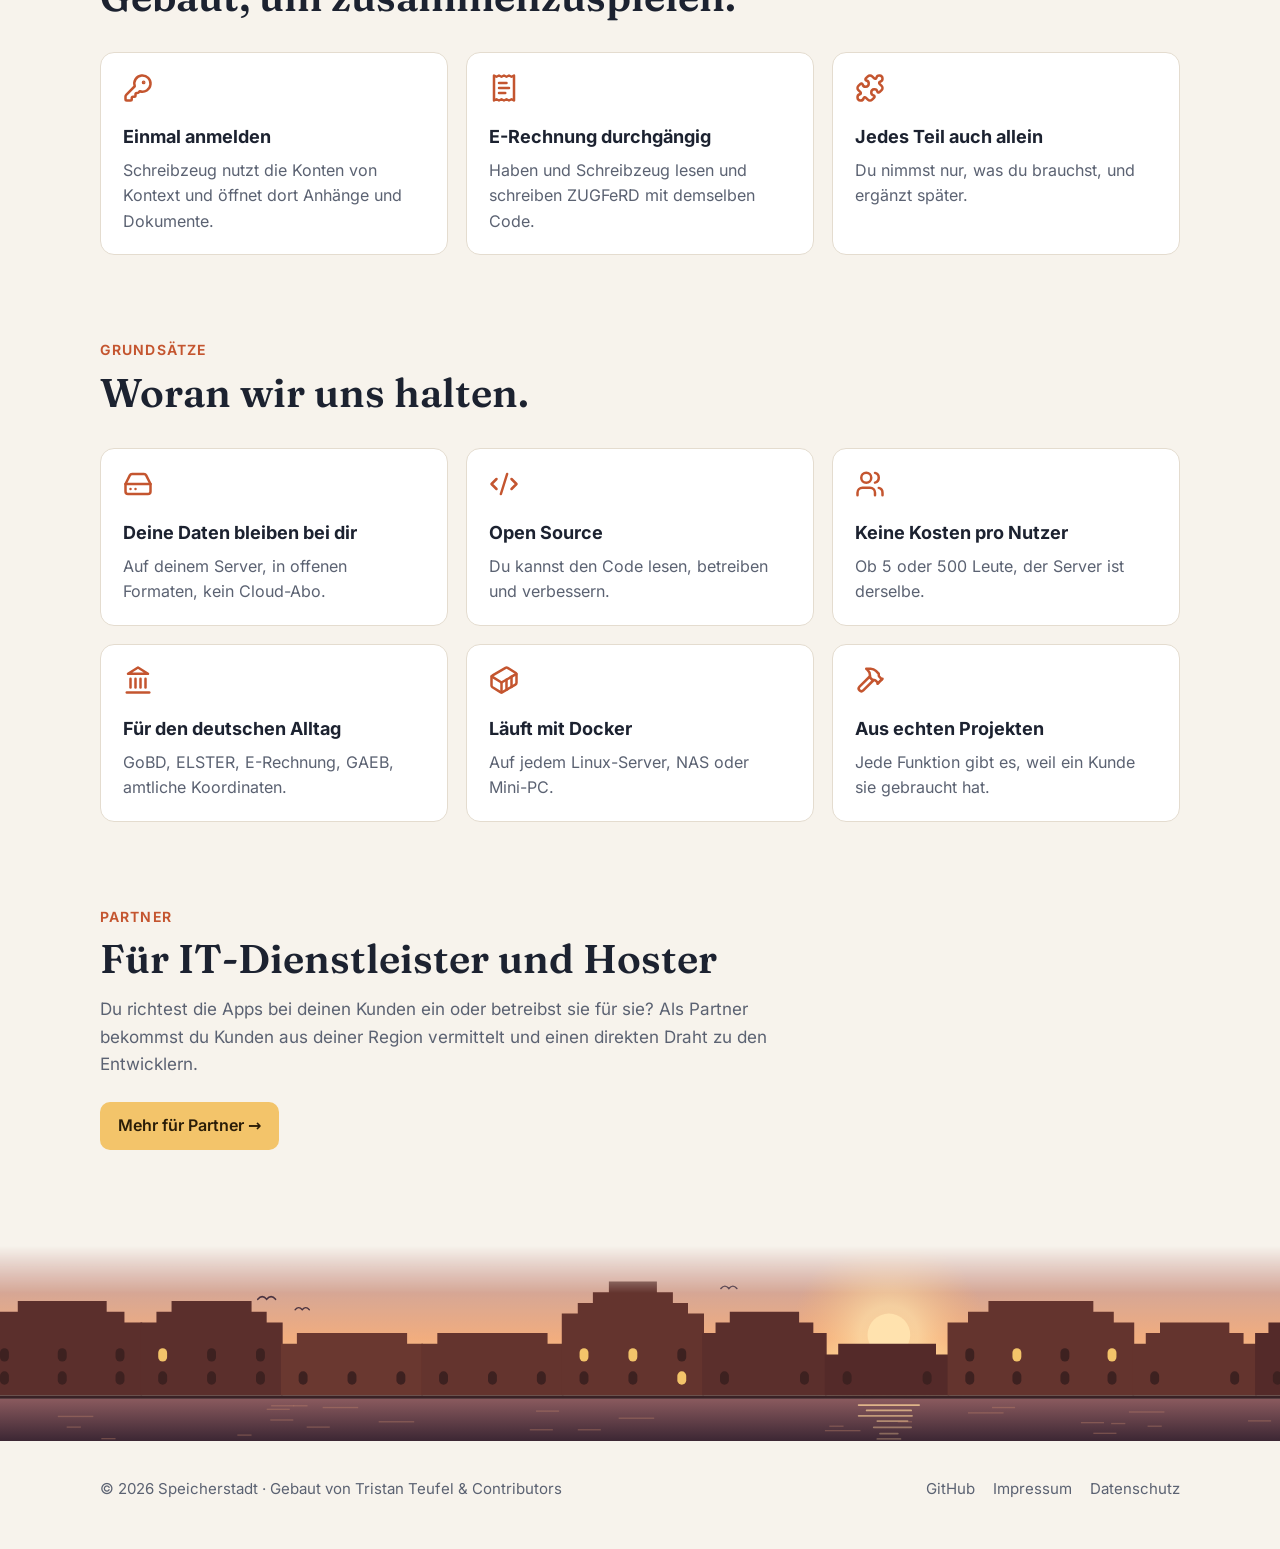
==== commit b4d72527: "Footer dawn: never crop the sky, fade its top edge into the page Co-Authored-By: Claude Opus 5.5 <no" ====
--- a/index.html
+++ b/index.html
@@ -19,7 +19,7 @@
 <link rel="apple-touch-icon" href="assets/img/apple-touch-icon.png">
 <link rel="preload" href="assets/fonts/inter-latin-wght-normal.woff2" as="font" type="font/woff2" crossorigin>
 <link rel="preload" href="assets/fonts/fraunces-latin-wght-normal.woff2" as="font" type="font/woff2" crossorigin>
-<link rel="stylesheet" href="assets/style.css?v=4">
+<link rel="stylesheet" href="assets/style.css?v=5">
 </head>
 <body>
 <header class="hero">
@@ -321,13 +321,13 @@
   </section>
 </main>
 <footer>
-<svg class="dawn" viewBox="0 0 1440 220" preserveAspectRatio="xMidYMax slice" aria-hidden="true" focusable="false" style="display:block;width:100%;height:auto;max-height:240px;min-height:150px"><defs><linearGradient id="dsky" x1="0" y1="0" x2="0" y2="1"><stop offset="0" style="stop-color:var(--bg)"/><stop offset=".3" stop-color="#b98c98" stop-opacity=".5"/><stop offset=".62" stop-color="#eda27a"/><stop offset=".78" stop-color="#f7c98c"/></linearGradient><linearGradient id="dwater" x1="0" y1="0" x2="0" y2="1"><stop offset="0" stop-color="#8a5a5e"/><stop offset="1" stop-color="#3b2633"/></linearGradient><radialGradient id="dsun"><stop offset=".3" stop-color="#ffe1a8" stop-opacity=".9"/><stop offset="1" stop-color="#ffb36b" stop-opacity="0"/></radialGradient></defs><rect width="1440" height="168" fill="url(#dsky)"/><rect class="dawn-light" width="1440" height="168" fill="#ffcf8f" opacity="0"/><g class="sun"><circle cx="1000" cy="100" r="110" fill="url(#dsun)" opacity=".75"/><circle cx="1000" cy="100" r="24" fill="#ffe2ae"/></g><g class="gull g0"><path transform="translate(300 60) scale(1)" d="M-10 0 Q-5 -6 0 0 Q5 -6 10 0" fill="none" stroke="#4a3340" stroke-width="1.8" stroke-linecap="round"/></g><g class="gull g1"><path transform="translate(340 72) scale(0.8)" d="M-10 0 Q-5 -6 0 0 Q5 -6 10 0" fill="none" stroke="#4a3340" stroke-width="1.8" stroke-linecap="round"/></g><g class="gull g2"><path transform="translate(820 48) scale(0.9)" d="M-10 0 Q-5 -6 0 0 Q5 -6 10 0" fill="none" stroke="#4a3340" stroke-width="1.8" stroke-linecap="round"/></g><polygon points="-20,168 -20,98 -20,86 -0,86 -0,74 20,74 20,62 39,62 101,62 120,62 120,74 140,74 140,86 160,86 160,98 160,168" fill="#5b2f2c"/><polygon points="158,168 158,98 158,86 176,86 176,74 193,74 193,62 211,62 265,62 283,62 283,74 300,74 300,86 318,86 318,98 318,168" fill="#5b2f2c"/><polygon points="316,168 316,122 316,110 334,110 334,98 351,98 441,98 458,98 458,110 476,110 476,122 476,168" fill="#6a3830"/><polygon points="474,168 474,122 474,110 492,110 492,98 509,98 599,98 616,98 616,110 634,110 634,122 634,168" fill="#64342e"/><polygon points="632,168 632,88 632,76 650,76 650,64 667,64 667,52 685,52 685,40 702,40 722,40 739,40 739,52 757,52 757,64 774,64 774,76 792,76 792,88 792,168" fill="#64342e"/><polygon points="790,168 790,110 790,98 805,98 805,86 821,86 821,74 836,74 884,74 899,74 899,86 915,86 915,98 930,98 930,110 930,168" fill="#5b2f2c"/><polygon points="928,168 928,134 928,122 943,122 943,110 959,110 1037,110 1053,110 1053,122 1068,122 1068,134 1068,168" fill="#542a29"/><polygon points="1066,168 1066,98 1066,86 1089,86 1089,74 1112,74 1112,62 1135,62 1207,62 1230,62 1230,74 1253,74 1253,86 1276,86 1276,98 1276,168" fill="#64342e"/><polygon points="1274,168 1274,122 1274,110 1289,110 1289,98 1305,98 1305,86 1320,86 1368,86 1383,86 1383,98 1399,98 1399,110 1414,110 1414,122 1414,168" fill="#64342e"/><polygon points="1412,168 1412,110 1412,98 1427,98 1427,86 1443,86 1521,86 1537,86 1537,98 1552,98 1552,110 1552,168" fill="#542a29"/><rect x="0" y="141" width="10" height="15" rx="5" fill="#3d2120"/><rect x="65" y="141" width="10" height="15" rx="5" fill="#3d2120"/><rect class="dwin" x="130" y="141" width="10" height="15" rx="5" fill="#f3c46a"/><rect class="dwin" x="0" y="115" width="10" height="15" rx="5" fill="#f3c46a"/><rect class="dwin" x="65" y="115" width="10" height="15" rx="5" fill="#f3c46a"/><rect class="dwin" x="130" y="115" width="10" height="15" rx="5" fill="#f3c46a"/><rect x="178" y="141" width="10" height="15" rx="5" fill="#3d2120"/><rect class="dwin" x="233" y="141" width="10" height="15" rx="5" fill="#f3c46a"/><rect class="dwin" x="288" y="141" width="10" height="15" rx="5" fill="#f3c46a"/><rect class="dwin" x="178" y="115" width="10" height="15" rx="5" fill="#f3c46a"/><rect x="233" y="115" width="10" height="15" rx="5" fill="#3d2120"/><rect x="288" y="115" width="10" height="15" rx="5" fill="#3d2120"/><rect class="dwin" x="336" y="141" width="10" height="15" rx="5" fill="#f3c46a"/><rect class="dwin" x="391" y="141" width="10" height="15" rx="5" fill="#f3c46a"/><rect x="446" y="141" width="10" height="15" rx="5" fill="#3d2120"/><rect class="dwin" x="494" y="141" width="10" height="15" rx="5" fill="#f3c46a"/><rect x="549" y="141" width="10" height="15" rx="5" fill="#3d2120"/><rect x="604" y="141" width="10" height="15" rx="5" fill="#3d2120"/><rect x="652" y="141" width="10" height="15" rx="5" fill="#3d2120"/><rect x="707" y="141" width="10" height="15" rx="5" fill="#3d2120"/><rect class="dwin" x="762" y="141" width="10" height="15" rx="5" fill="#f3c46a"/><rect class="dwin" x="652" y="115" width="10" height="15" rx="5" fill="#f3c46a"/><rect class="dwin" x="707" y="115" width="10" height="15" rx="5" fill="#f3c46a"/><rect class="dwin" x="762" y="115" width="10" height="15" rx="5" fill="#f3c46a"/><rect x="810" y="141" width="10" height="15" rx="5" fill="#3d2120"/><rect x="900" y="141" width="10" height="15" rx="5" fill="#3d2120"/><rect x="948" y="141" width="10" height="15" rx="5" fill="#3d2120"/><rect class="dwin" x="1038" y="141" width="10" height="15" rx="5" fill="#f3c46a"/><rect class="dwin" x="1086" y="141" width="10" height="15" rx="5" fill="#f3c46a"/><rect x="1139" y="141" width="10" height="15" rx="5" fill="#3d2120"/><rect class="dwin" x="1193" y="141" width="10" height="15" rx="5" fill="#f3c46a"/><rect x="1246" y="141" width="10" height="15" rx="5" fill="#3d2120"/><rect x="1086" y="115" width="10" height="15" rx="5" fill="#3d2120"/><rect class="dwin" x="1139" y="115" width="10" height="15" rx="5" fill="#f3c46a"/><rect x="1193" y="115" width="10" height="15" rx="5" fill="#3d2120"/><rect class="dwin" x="1246" y="115" width="10" height="15" rx="5" fill="#f3c46a"/><rect x="1294" y="141" width="10" height="15" rx="5" fill="#3d2120"/><rect x="1384" y="141" width="10" height="15" rx="5" fill="#3d2120"/><rect x="1432" y="141" width="10" height="15" rx="5" fill="#3d2120"/><rect x="1522" y="141" width="10" height="15" rx="5" fill="#3d2120"/><rect y="168" width="1440" height="4" fill="#3a2226"/><rect y="172" width="1440" height="48" fill="url(#dwater)"/><g class="sunpath" fill="#ffd49a"><rect x="965.0" y="178" width="70" height="2" rx="1" opacity="0.75"/><rect x="974.0" y="184" width="52" height="2" rx="1" opacity="0.67"/><rect x="965.0" y="190" width="62" height="2" rx="1" opacity="0.59"/><rect x="986.0" y="196" width="36" height="2" rx="1" opacity="0.51"/><rect x="982.0" y="203" width="44" height="2" rx="1" opacity="0.43"/><rect x="989.0" y="210" width="22" height="2" rx="1" opacity="0.35"/><rect x="986.0" y="216" width="28" height="2" rx="1" opacity="0.27"/></g><rect class="rip" x="75" y="203" width="16" height="1.5" fill="#c98a6e" opacity=".35"/><rect class="rip" x="426" y="197" width="40" height="1.5" fill="#c98a6e" opacity=".35"/><rect class="rip" x="1250" y="199" width="16" height="1.5" fill="#c98a6e" opacity=".35"/><rect class="rip" x="696" y="193" width="40" height="1.5" fill="#c98a6e" opacity=".35"/><rect class="rip" x="1116" y="181" width="26" height="1.5" fill="#c98a6e" opacity=".35"/><rect class="rip" x="1404" y="196" width="26" height="1.5" fill="#c98a6e" opacity=".35"/><rect class="rip" x="363" y="181" width="40" height="1.5" fill="#c98a6e" opacity=".35"/><rect class="rip" x="304" y="195" width="26" height="1.5" fill="#c98a6e" opacity=".35"/><rect class="rip" x="330" y="179" width="16" height="1.5" fill="#c98a6e" opacity=".35"/><rect class="rip" x="1230" y="210" width="26" height="1.5" fill="#c98a6e" opacity=".35"/><rect class="rip" x="65" y="191" width="40" height="1.5" fill="#c98a6e" opacity=".35"/><rect class="rip" x="1216" y="198" width="26" height="1.5" fill="#c98a6e" opacity=".35"/><rect class="rip" x="933" y="202" width="16" height="1.5" fill="#c98a6e" opacity=".35"/><rect class="rip" x="114" y="216" width="16" height="1.5" fill="#c98a6e" opacity=".35"/><rect class="rip" x="1010" y="197" width="16" height="1.5" fill="#c98a6e" opacity=".35"/><rect class="rip" x="267" y="212" width="16" height="1.5" fill="#c98a6e" opacity=".35"/><rect class="rip" x="1291" y="202" width="16" height="1.5" fill="#c98a6e" opacity=".35"/><rect class="rip" x="345" y="203" width="26" height="1.5" fill="#c98a6e" opacity=".35"/><rect class="rip" x="305" y="179" width="26" height="1.5" fill="#c98a6e" opacity=".35"/><rect class="rip" x="603" y="185" width="26" height="1.5" fill="#c98a6e" opacity=".35"/><rect class="rip" x="1270" y="186" width="40" height="1.5" fill="#c98a6e" opacity=".35"/><rect class="rip" x="928" y="207" width="40" height="1.5" fill="#c98a6e" opacity=".35"/><rect class="rip" x="650" y="206" width="26" height="1.5" fill="#c98a6e" opacity=".35"/><rect class="rip" x="596" y="206" width="26" height="1.5" fill="#c98a6e" opacity=".35"/><rect class="rip" x="300" y="183" width="26" height="1.5" fill="#c98a6e" opacity=".35"/><rect class="rip" x="1089" y="187" width="40" height="1.5" fill="#c98a6e" opacity=".35"/></svg>
+<svg class="dawn" viewBox="0 0 1440 220" preserveAspectRatio="xMidYMax slice" aria-hidden="true" focusable="false" style="display:block;width:100%;height:auto;min-height:170px;-webkit-mask-image:linear-gradient(to bottom,transparent,#000 24%);mask-image:linear-gradient(to bottom,transparent,#000 24%)"><defs><linearGradient id="dsky" x1="0" y1="0" x2="0" y2="1"><stop offset="0" stop-color="#b98c98"/><stop offset=".3" stop-color="#c99a98"/><stop offset=".62" stop-color="#eda27a"/><stop offset=".78" stop-color="#f7c98c"/></linearGradient><linearGradient id="dwater" x1="0" y1="0" x2="0" y2="1"><stop offset="0" stop-color="#8a5a5e"/><stop offset="1" stop-color="#3b2633"/></linearGradient><radialGradient id="dsun"><stop offset=".3" stop-color="#ffe1a8" stop-opacity=".9"/><stop offset="1" stop-color="#ffb36b" stop-opacity="0"/></radialGradient></defs><rect width="1440" height="168" fill="url(#dsky)"/><rect class="dawn-light" width="1440" height="168" fill="#ffcf8f" opacity="0"/><g class="sun"><circle cx="1000" cy="100" r="110" fill="url(#dsun)" opacity=".75"/><circle cx="1000" cy="100" r="24" fill="#ffe2ae"/></g><g class="gull g0"><path transform="translate(300 60) scale(1)" d="M-10 0 Q-5 -6 0 0 Q5 -6 10 0" fill="none" stroke="#4a3340" stroke-width="1.8" stroke-linecap="round"/></g><g class="gull g1"><path transform="translate(340 72) scale(0.8)" d="M-10 0 Q-5 -6 0 0 Q5 -6 10 0" fill="none" stroke="#4a3340" stroke-width="1.8" stroke-linecap="round"/></g><g class="gull g2"><path transform="translate(820 48) scale(0.9)" d="M-10 0 Q-5 -6 0 0 Q5 -6 10 0" fill="none" stroke="#4a3340" stroke-width="1.8" stroke-linecap="round"/></g><polygon points="-20,168 -20,98 -20,86 -0,86 -0,74 20,74 20,62 39,62 101,62 120,62 120,74 140,74 140,86 160,86 160,98 160,168" fill="#5b2f2c"/><polygon points="158,168 158,98 158,86 176,86 176,74 193,74 193,62 211,62 265,62 283,62 283,74 300,74 300,86 318,86 318,98 318,168" fill="#5b2f2c"/><polygon points="316,168 316,122 316,110 334,110 334,98 351,98 441,98 458,98 458,110 476,110 476,122 476,168" fill="#6a3830"/><polygon points="474,168 474,122 474,110 492,110 492,98 509,98 599,98 616,98 616,110 634,110 634,122 634,168" fill="#64342e"/><polygon points="632,168 632,88 632,76 650,76 650,64 667,64 667,52 685,52 685,40 702,40 722,40 739,40 739,52 757,52 757,64 774,64 774,76 792,76 792,88 792,168" fill="#64342e"/><polygon points="790,168 790,110 790,98 805,98 805,86 821,86 821,74 836,74 884,74 899,74 899,86 915,86 915,98 930,98 930,110 930,168" fill="#5b2f2c"/><polygon points="928,168 928,134 928,122 943,122 943,110 959,110 1037,110 1053,110 1053,122 1068,122 1068,134 1068,168" fill="#542a29"/><polygon points="1066,168 1066,98 1066,86 1089,86 1089,74 1112,74 1112,62 1135,62 1207,62 1230,62 1230,74 1253,74 1253,86 1276,86 1276,98 1276,168" fill="#64342e"/><polygon points="1274,168 1274,122 1274,110 1289,110 1289,98 1305,98 1305,86 1320,86 1368,86 1383,86 1383,98 1399,98 1399,110 1414,110 1414,122 1414,168" fill="#64342e"/><polygon points="1412,168 1412,110 1412,98 1427,98 1427,86 1443,86 1521,86 1537,86 1537,98 1552,98 1552,110 1552,168" fill="#542a29"/><rect x="0" y="141" width="10" height="15" rx="5" fill="#3d2120"/><rect x="65" y="141" width="10" height="15" rx="5" fill="#3d2120"/><rect class="dwin" x="130" y="141" width="10" height="15" rx="5" fill="#f3c46a"/><rect class="dwin" x="0" y="115" width="10" height="15" rx="5" fill="#f3c46a"/><rect class="dwin" x="65" y="115" width="10" height="15" rx="5" fill="#f3c46a"/><rect class="dwin" x="130" y="115" width="10" height="15" rx="5" fill="#f3c46a"/><rect x="178" y="141" width="10" height="15" rx="5" fill="#3d2120"/><rect class="dwin" x="233" y="141" width="10" height="15" rx="5" fill="#f3c46a"/><rect class="dwin" x="288" y="141" width="10" height="15" rx="5" fill="#f3c46a"/><rect class="dwin" x="178" y="115" width="10" height="15" rx="5" fill="#f3c46a"/><rect x="233" y="115" width="10" height="15" rx="5" fill="#3d2120"/><rect x="288" y="115" width="10" height="15" rx="5" fill="#3d2120"/><rect class="dwin" x="336" y="141" width="10" height="15" rx="5" fill="#f3c46a"/><rect class="dwin" x="391" y="141" width="10" height="15" rx="5" fill="#f3c46a"/><rect x="446" y="141" width="10" height="15" rx="5" fill="#3d2120"/><rect class="dwin" x="494" y="141" width="10" height="15" rx="5" fill="#f3c46a"/><rect x="549" y="141" width="10" height="15" rx="5" fill="#3d2120"/><rect x="604" y="141" width="10" height="15" rx="5" fill="#3d2120"/><rect x="652" y="141" width="10" height="15" rx="5" fill="#3d2120"/><rect x="707" y="141" width="10" height="15" rx="5" fill="#3d2120"/><rect class="dwin" x="762" y="141" width="10" height="15" rx="5" fill="#f3c46a"/><rect class="dwin" x="652" y="115" width="10" height="15" rx="5" fill="#f3c46a"/><rect class="dwin" x="707" y="115" width="10" height="15" rx="5" fill="#f3c46a"/><rect class="dwin" x="762" y="115" width="10" height="15" rx="5" fill="#f3c46a"/><rect x="810" y="141" width="10" height="15" rx="5" fill="#3d2120"/><rect x="900" y="141" width="10" height="15" rx="5" fill="#3d2120"/><rect x="948" y="141" width="10" height="15" rx="5" fill="#3d2120"/><rect class="dwin" x="1038" y="141" width="10" height="15" rx="5" fill="#f3c46a"/><rect class="dwin" x="1086" y="141" width="10" height="15" rx="5" fill="#f3c46a"/><rect x="1139" y="141" width="10" height="15" rx="5" fill="#3d2120"/><rect class="dwin" x="1193" y="141" width="10" height="15" rx="5" fill="#f3c46a"/><rect x="1246" y="141" width="10" height="15" rx="5" fill="#3d2120"/><rect x="1086" y="115" width="10" height="15" rx="5" fill="#3d2120"/><rect class="dwin" x="1139" y="115" width="10" height="15" rx="5" fill="#f3c46a"/><rect x="1193" y="115" width="10" height="15" rx="5" fill="#3d2120"/><rect class="dwin" x="1246" y="115" width="10" height="15" rx="5" fill="#f3c46a"/><rect x="1294" y="141" width="10" height="15" rx="5" fill="#3d2120"/><rect x="1384" y="141" width="10" height="15" rx="5" fill="#3d2120"/><rect x="1432" y="141" width="10" height="15" rx="5" fill="#3d2120"/><rect x="1522" y="141" width="10" height="15" rx="5" fill="#3d2120"/><rect y="168" width="1440" height="4" fill="#3a2226"/><rect y="172" width="1440" height="48" fill="url(#dwater)"/><g class="sunpath" fill="#ffd49a"><rect x="965.0" y="178" width="70" height="2" rx="1" opacity="0.75"/><rect x="974.0" y="184" width="52" height="2" rx="1" opacity="0.67"/><rect x="965.0" y="190" width="62" height="2" rx="1" opacity="0.59"/><rect x="986.0" y="196" width="36" height="2" rx="1" opacity="0.51"/><rect x="982.0" y="203" width="44" height="2" rx="1" opacity="0.43"/><rect x="989.0" y="210" width="22" height="2" rx="1" opacity="0.35"/><rect x="986.0" y="216" width="28" height="2" rx="1" opacity="0.27"/></g><rect class="rip" x="75" y="203" width="16" height="1.5" fill="#c98a6e" opacity=".35"/><rect class="rip" x="426" y="197" width="40" height="1.5" fill="#c98a6e" opacity=".35"/><rect class="rip" x="1250" y="199" width="16" height="1.5" fill="#c98a6e" opacity=".35"/><rect class="rip" x="696" y="193" width="40" height="1.5" fill="#c98a6e" opacity=".35"/><rect class="rip" x="1116" y="181" width="26" height="1.5" fill="#c98a6e" opacity=".35"/><rect class="rip" x="1404" y="196" width="26" height="1.5" fill="#c98a6e" opacity=".35"/><rect class="rip" x="363" y="181" width="40" height="1.5" fill="#c98a6e" opacity=".35"/><rect class="rip" x="304" y="195" width="26" height="1.5" fill="#c98a6e" opacity=".35"/><rect class="rip" x="330" y="179" width="16" height="1.5" fill="#c98a6e" opacity=".35"/><rect class="rip" x="1230" y="210" width="26" height="1.5" fill="#c98a6e" opacity=".35"/><rect class="rip" x="65" y="191" width="40" height="1.5" fill="#c98a6e" opacity=".35"/><rect class="rip" x="1216" y="198" width="26" height="1.5" fill="#c98a6e" opacity=".35"/><rect class="rip" x="933" y="202" width="16" height="1.5" fill="#c98a6e" opacity=".35"/><rect class="rip" x="114" y="216" width="16" height="1.5" fill="#c98a6e" opacity=".35"/><rect class="rip" x="1010" y="197" width="16" height="1.5" fill="#c98a6e" opacity=".35"/><rect class="rip" x="267" y="212" width="16" height="1.5" fill="#c98a6e" opacity=".35"/><rect class="rip" x="1291" y="202" width="16" height="1.5" fill="#c98a6e" opacity=".35"/><rect class="rip" x="345" y="203" width="26" height="1.5" fill="#c98a6e" opacity=".35"/><rect class="rip" x="305" y="179" width="26" height="1.5" fill="#c98a6e" opacity=".35"/><rect class="rip" x="603" y="185" width="26" height="1.5" fill="#c98a6e" opacity=".35"/><rect class="rip" x="1270" y="186" width="40" height="1.5" fill="#c98a6e" opacity=".35"/><rect class="rip" x="928" y="207" width="40" height="1.5" fill="#c98a6e" opacity=".35"/><rect class="rip" x="650" y="206" width="26" height="1.5" fill="#c98a6e" opacity=".35"/><rect class="rip" x="596" y="206" width="26" height="1.5" fill="#c98a6e" opacity=".35"/><rect class="rip" x="300" y="183" width="26" height="1.5" fill="#c98a6e" opacity=".35"/><rect class="rip" x="1089" y="187" width="40" height="1.5" fill="#c98a6e" opacity=".35"/></svg>
   <div class="wrap">
     <span>© 2026 Speicherstadt · Gebaut von Tristan Teufel &amp; Contributors</span>
     <nav><a href="https://github.com/Speicherstadt">GitHub</a><a href="https://teufel-it.de/de/impressum/">Impressum</a><a href="/datenschutz/">Datenschutz</a></nav>
   </div>
 </footer>
-<script src="assets/hero.js?v=4" defer></script>
+<script src="assets/hero.js?v=5" defer></script>
 <script type="module" src="assets/sky.js?v=4"></script>
 </body>
 </html>
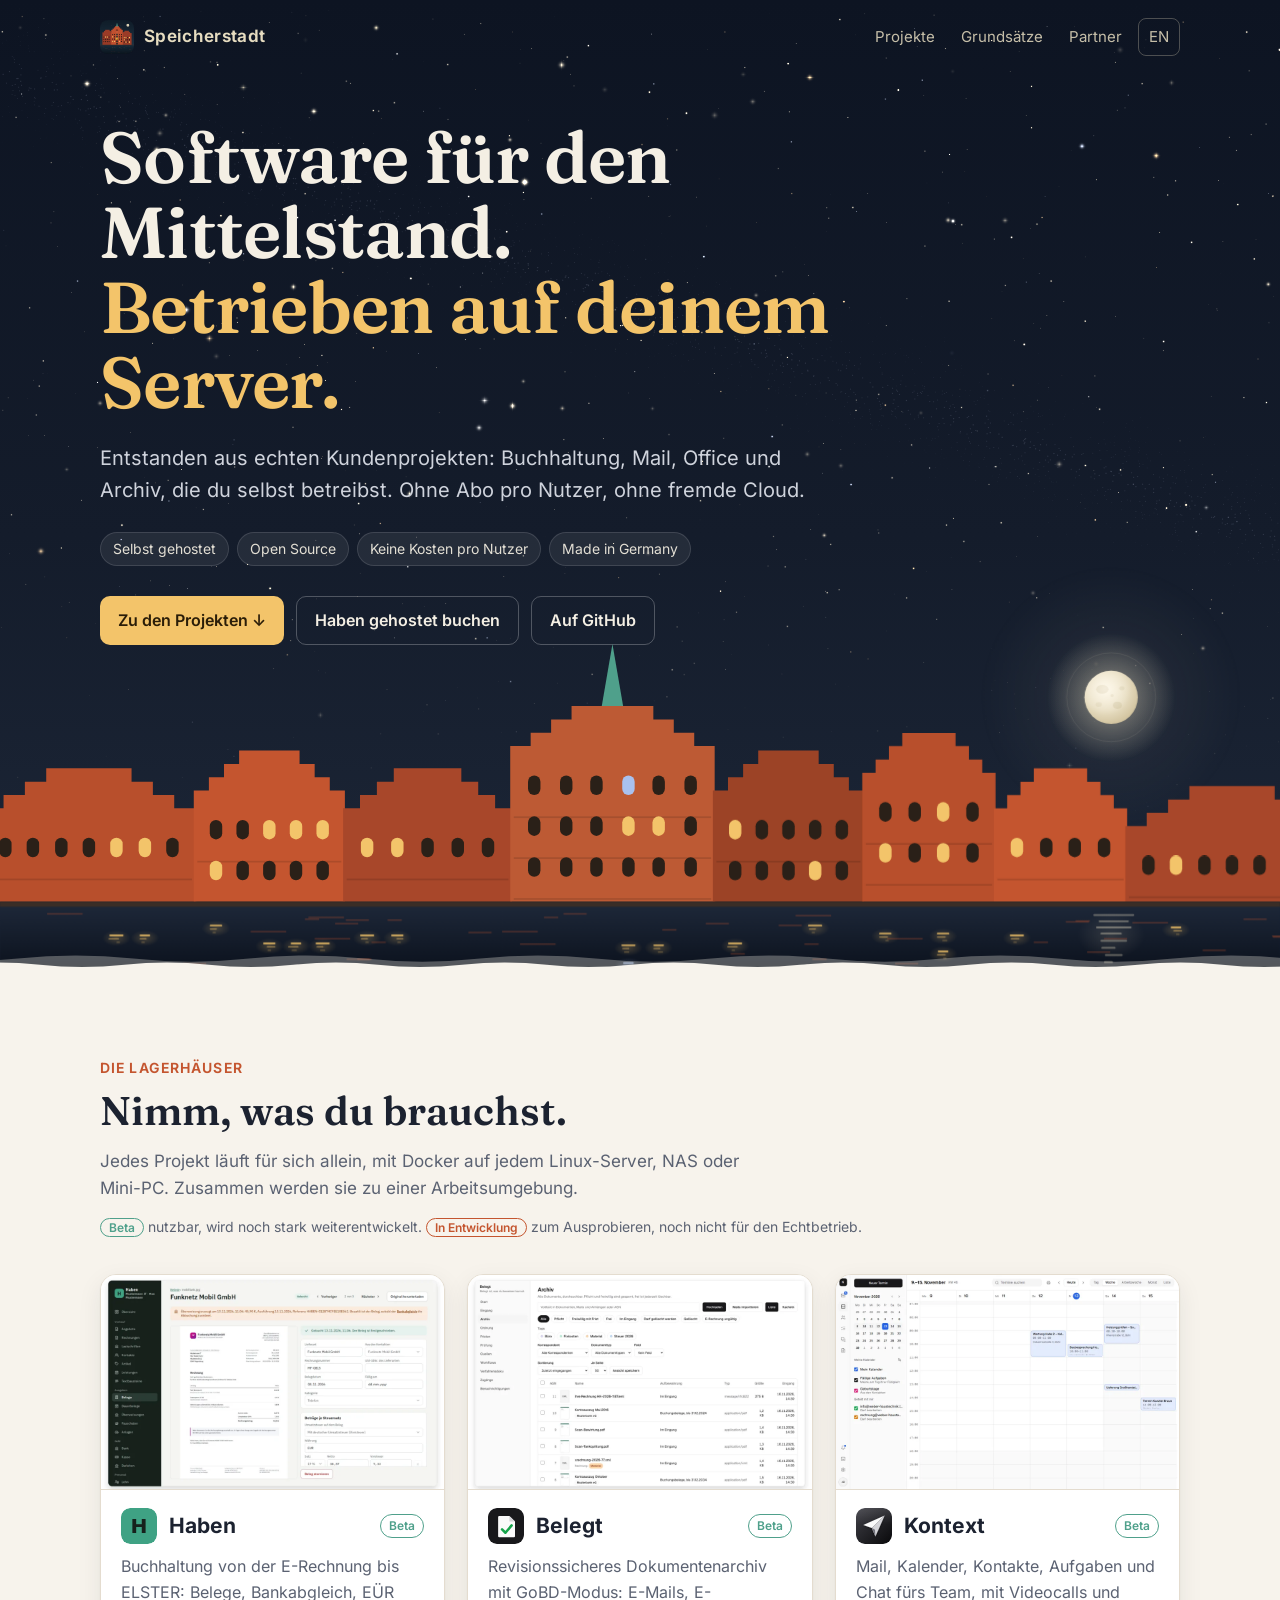
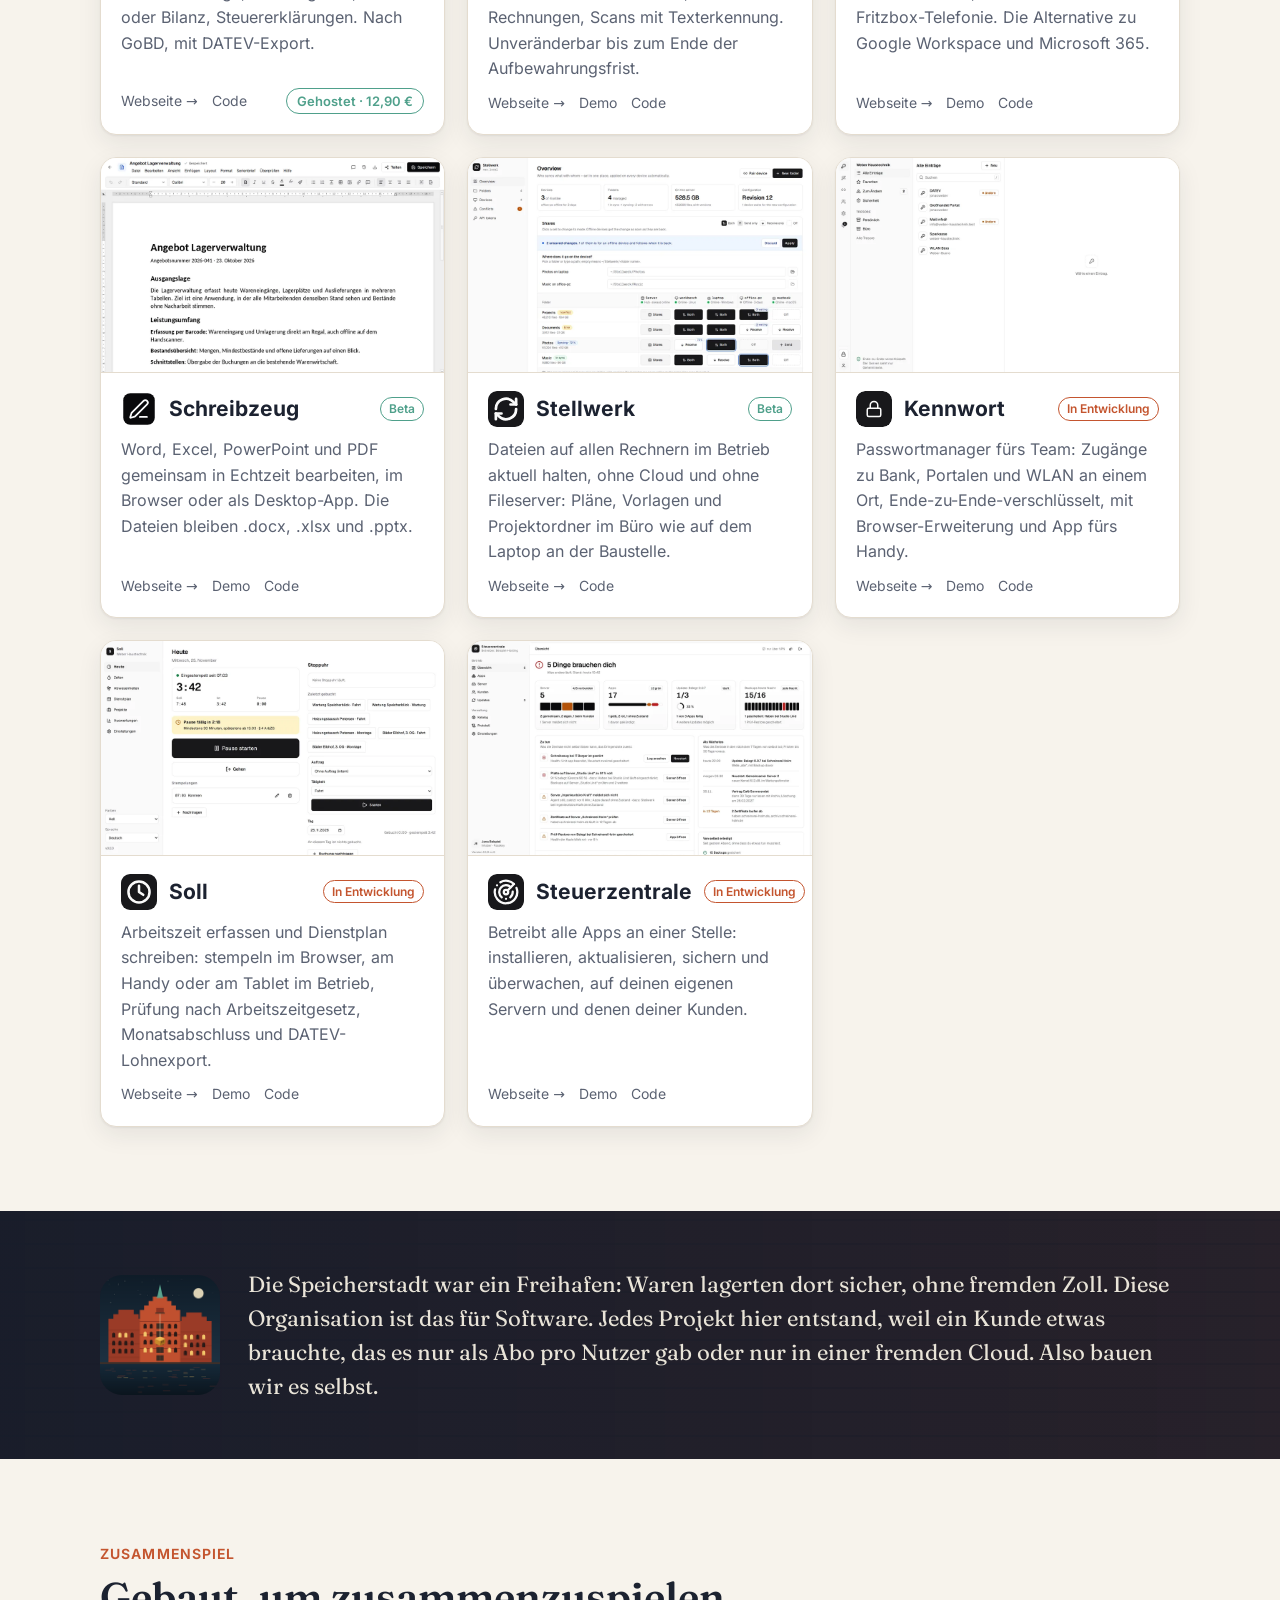
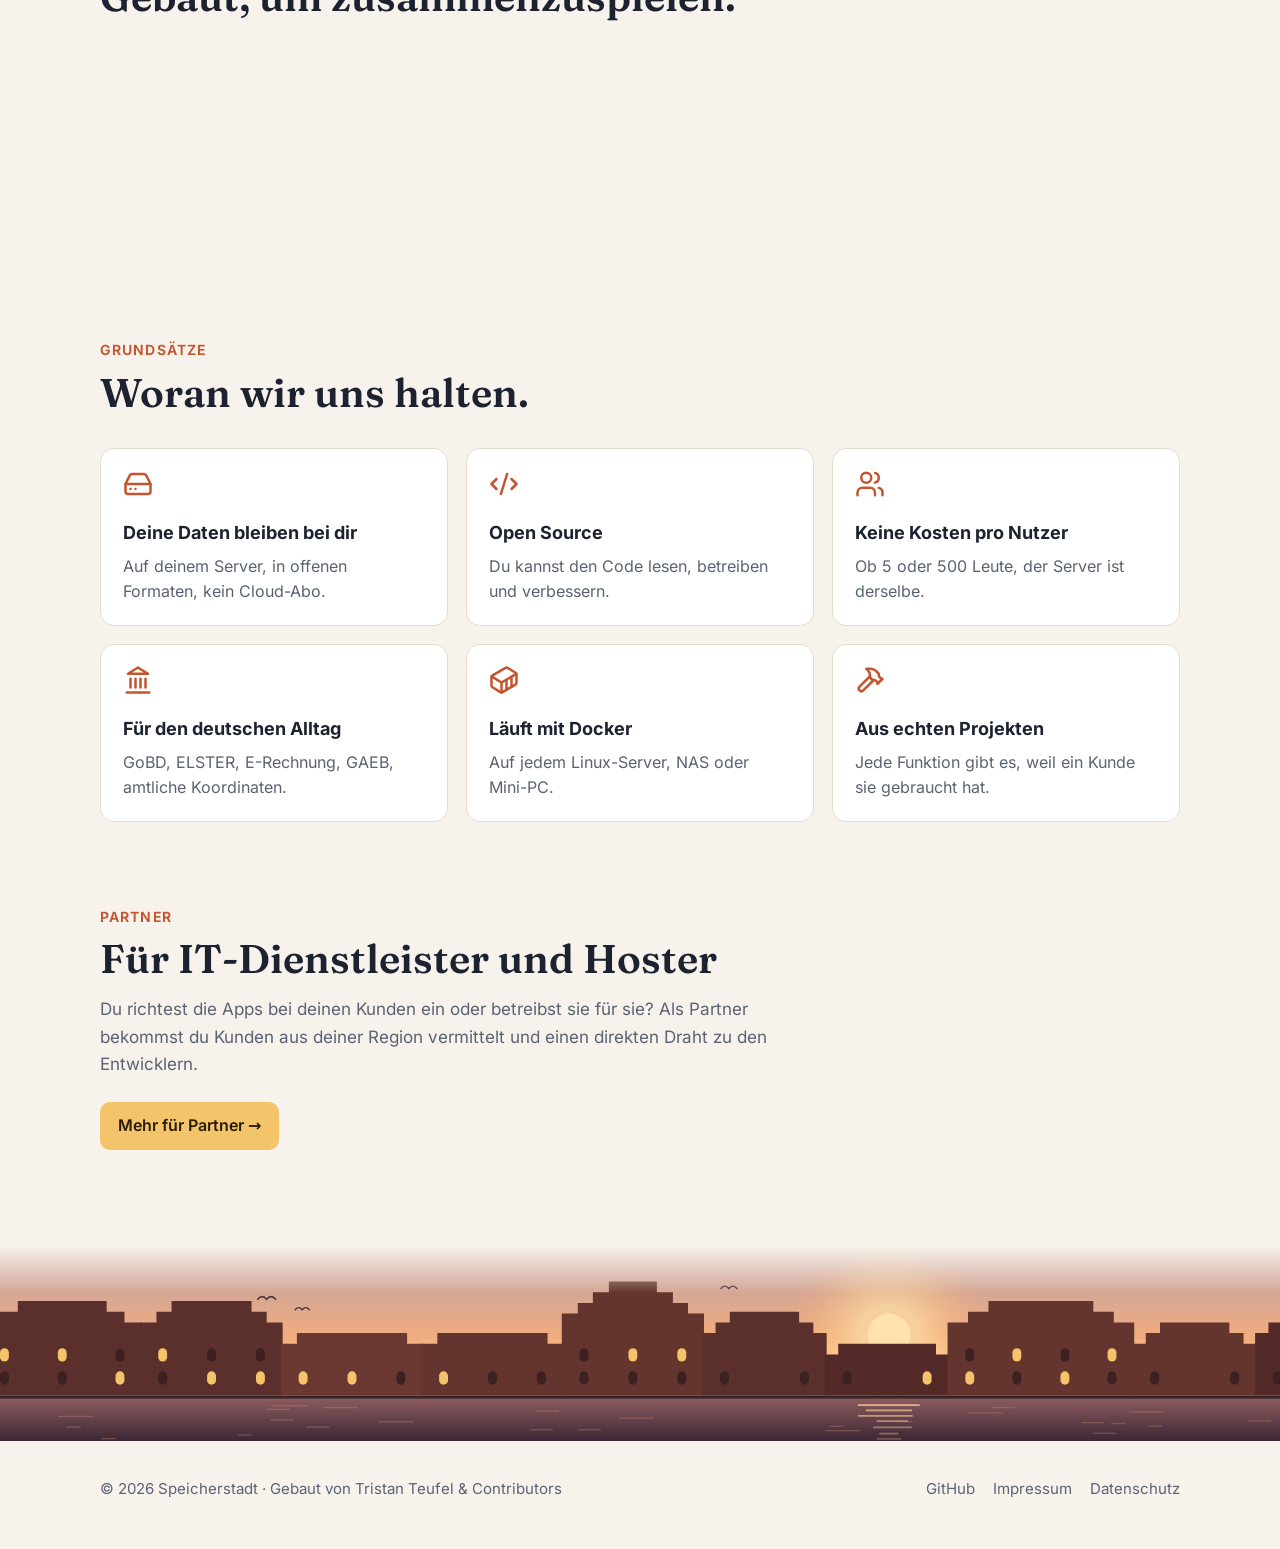
==== commit b79f7fc7: "SEO: strukturierte Daten, Sitemap, robots.txt und Ort in der Beschreibung Co-Authored-By: Claude Opu" ====
--- a/index.html
+++ b/index.html
@@ -4,13 +4,15 @@
 <meta charset="utf-8">
 <meta name="viewport" content="width=device-width, initial-scale=1">
 <title>Speicherstadt – Software für den Mittelstand, auf deinem Server</title>
-<meta name="description" content="Selbst gehostete Open-Source-Software für kleine und mittlere Unternehmen: Buchhaltung, Mail und Kalender, Office, Dokumentenarchiv und mehr. Keine Kosten pro Nutzer, deine Daten bleiben bei dir.">
+<meta name="description" content="Selbst gehostete Open-Source-Software für kleine und mittlere Unternehmen: Buchhaltung, Mail und Kalender, Office, Dokumentenarchiv und mehr. Keine Kosten pro Nutzer, deine Daten bleiben bei dir. Entwickelt in Bühl (Baden).">
 <link rel="canonical" href="https://speicherstadt.org/">
 <link rel="alternate" hreflang="de" href="https://speicherstadt.org/">
 <link rel="alternate" hreflang="en" href="https://speicherstadt.org/en/">
 <link rel="alternate" hreflang="x-default" href="https://speicherstadt.org/">
 <meta name="theme-color" content="#141c2b">
 <meta property="og:type" content="website">
+<meta property="og:locale" content="de_DE">
+<meta name="twitter:card" content="summary_large_image">
 <meta property="og:title" content="Speicherstadt">
 <meta property="og:description" content="Selbst gehostete Open-Source-Software für kleine und mittlere Unternehmen: Buchhaltung, Mail und Kalender, Office, Dokumentenarchiv und mehr. Keine Kosten pro Nutzer, deine Daten bleiben bei dir.">
 <meta property="og:url" content="https://speicherstadt.org/">
@@ -20,6 +22,7 @@
 <link rel="preload" href="assets/fonts/inter-latin-wght-normal.woff2" as="font" type="font/woff2" crossorigin>
 <link rel="preload" href="assets/fonts/fraunces-latin-wght-normal.woff2" as="font" type="font/woff2" crossorigin>
 <link rel="stylesheet" href="assets/style.css?v=5">
+<script type="application/ld+json">{"@context": "https://schema.org", "@type": "Organization", "@id": "https://speicherstadt.org/#org", "name": "Speicherstadt", "url": "https://speicherstadt.org/", "logo": "https://speicherstadt.org/assets/img/speicherstadt.png", "email": "info@teufel-it.de", "address": {"@type": "PostalAddress", "streetAddress": "Seestr. 2", "postalCode": "77815", "addressLocality": "Bühl", "addressRegion": "Baden-Württemberg", "addressCountry": "DE"}, "areaServed": [{"@type": "Place", "name": "Bühl"}, {"@type": "Place", "name": "Baden-Baden"}, {"@type": "Place", "name": "Rastatt"}, {"@type": "Place", "name": "Achern"}, {"@type": "Place", "name": "Bühlertal"}, {"@type": "Place", "name": "Sinzheim"}, {"@type": "Place", "name": "Ottersweier"}, {"@type": "Place", "name": "Landkreis Rastatt"}, {"@type": "Place", "name": "Ortenaukreis"}, {"@type": "Place", "name": "Karlsruhe"}, {"@type": "Place", "name": "Baden-Württemberg"}, {"@type": "Country", "name": "Deutschland"}], "founder": {"@type": "Person", "name": "Tristan Teufel", "url": "https://teufel-it.de/"}, "sameAs": ["https://github.com/Speicherstadt"], "owns": [{"@type": "SoftwareApplication", "name": "Haben", "url": "https://haben.app/", "applicationCategory": "BusinessApplication", "operatingSystem": "Linux, Docker", "offers": {"@type": "Offer", "price": "0", "priceCurrency": "EUR"}}, {"@type": "SoftwareApplication", "name": "Kontext", "url": "https://kontext.email/", "applicationCategory": "BusinessApplication", "operatingSystem": "Linux, Docker", "offers": {"@type": "Offer", "price": "0", "priceCurrency": "EUR"}}, {"@type": "SoftwareApplication", "name": "Schreibzeug", "url": "https://schreibzeug.app/", "applicationCategory": "BusinessApplication", "operatingSystem": "Linux, Docker", "offers": {"@type": "Offer", "price": "0", "priceCurrency": "EUR"}}, {"@type": "SoftwareApplication", "name": "Belegt", "url": "https://belegt.store/", "applicationCategory": "BusinessApplication", "operatingSystem": "Linux, Docker", "offers": {"@type": "Offer", "price": "0", "priceCurrency": "EUR"}}]}</script>
 </head>
 <body>
 <header class="hero">
--- a/assets/style.css
+++ b/assets/style.css
@@ -264,3 +264,7 @@
   .skyline .cloud { opacity: 0; }
   .dawn .sun { transform: none; } .dawn .sunpath { opacity: 1; }
 }
+.partner .cta { display: flex; flex-wrap: wrap; gap: 12px; margin-top: 24px; }
+.partner ul.steps { max-width: 44em; margin: 12px 0 0; padding-left: 1.2em; }
+.partner ul.steps li { margin: 6px 0; }
+.partner .note { margin-top: 40px; color: var(--muted); font-size: 14px; }
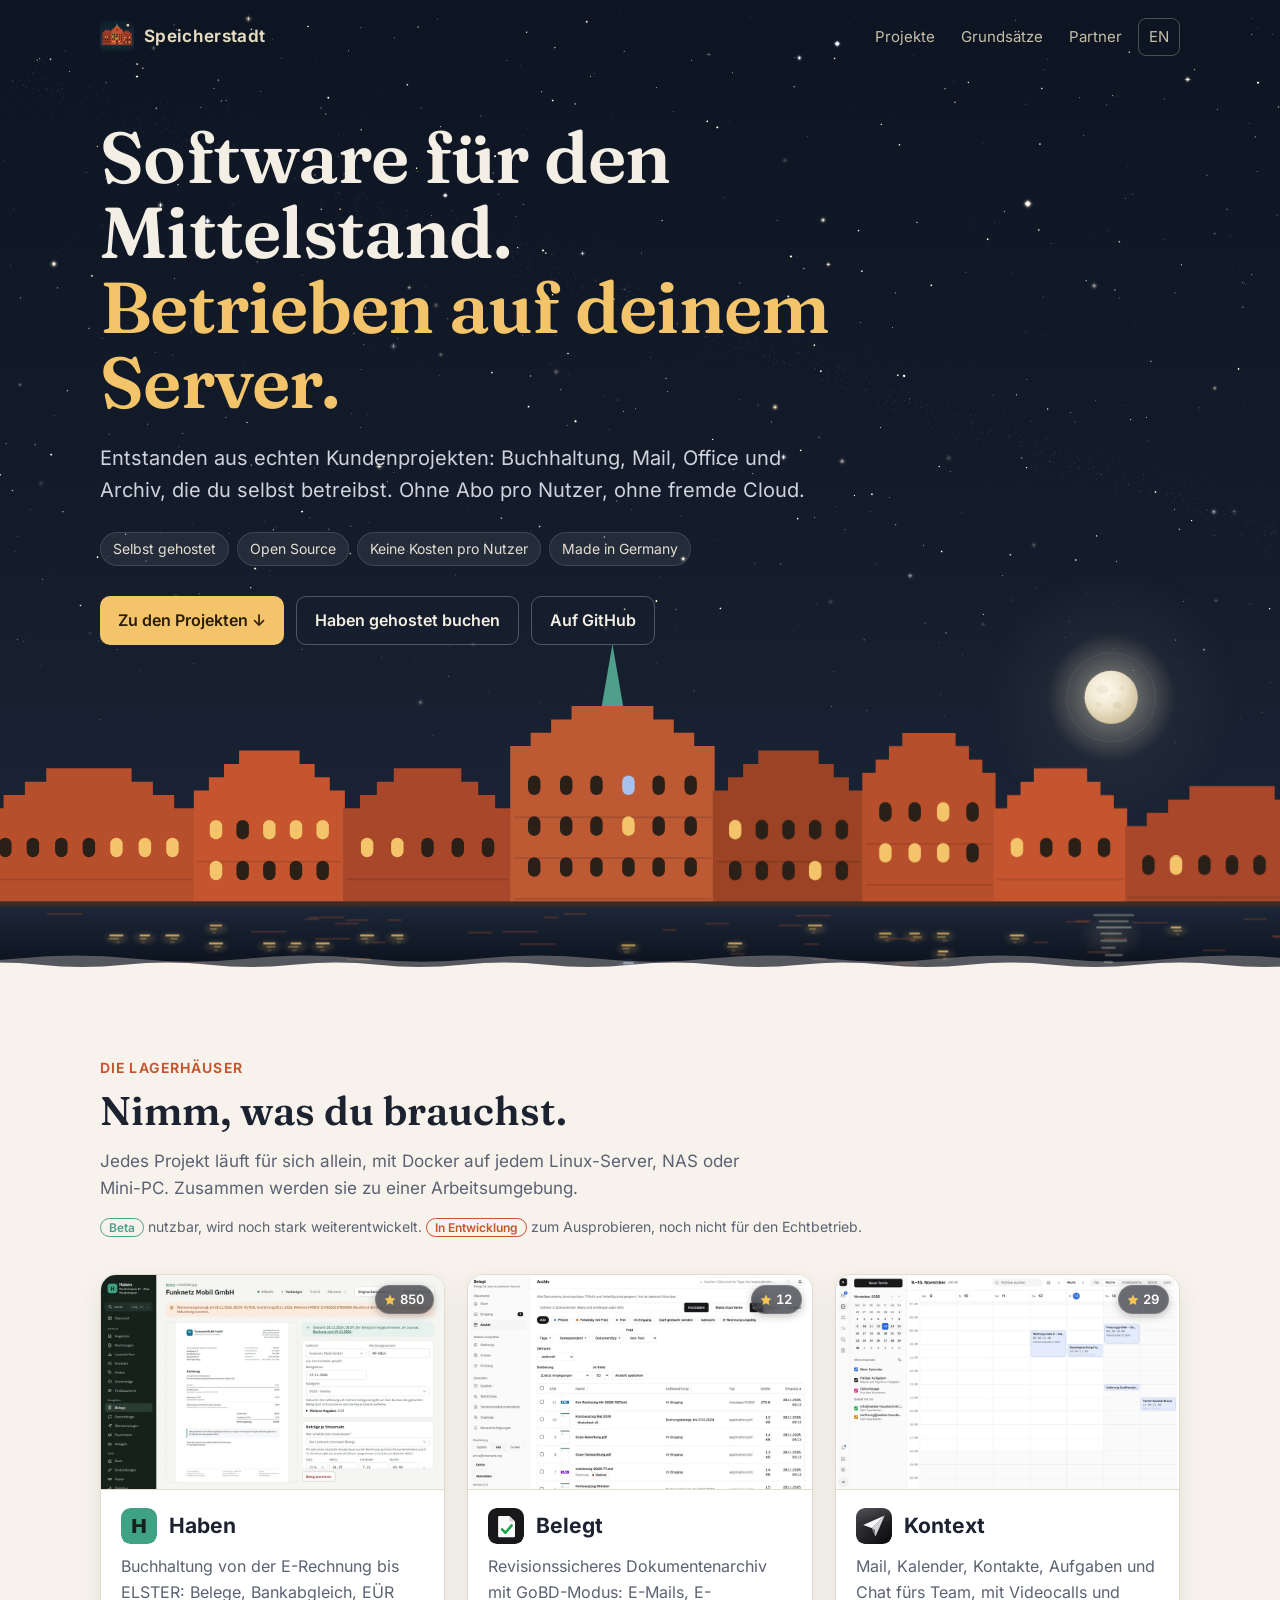
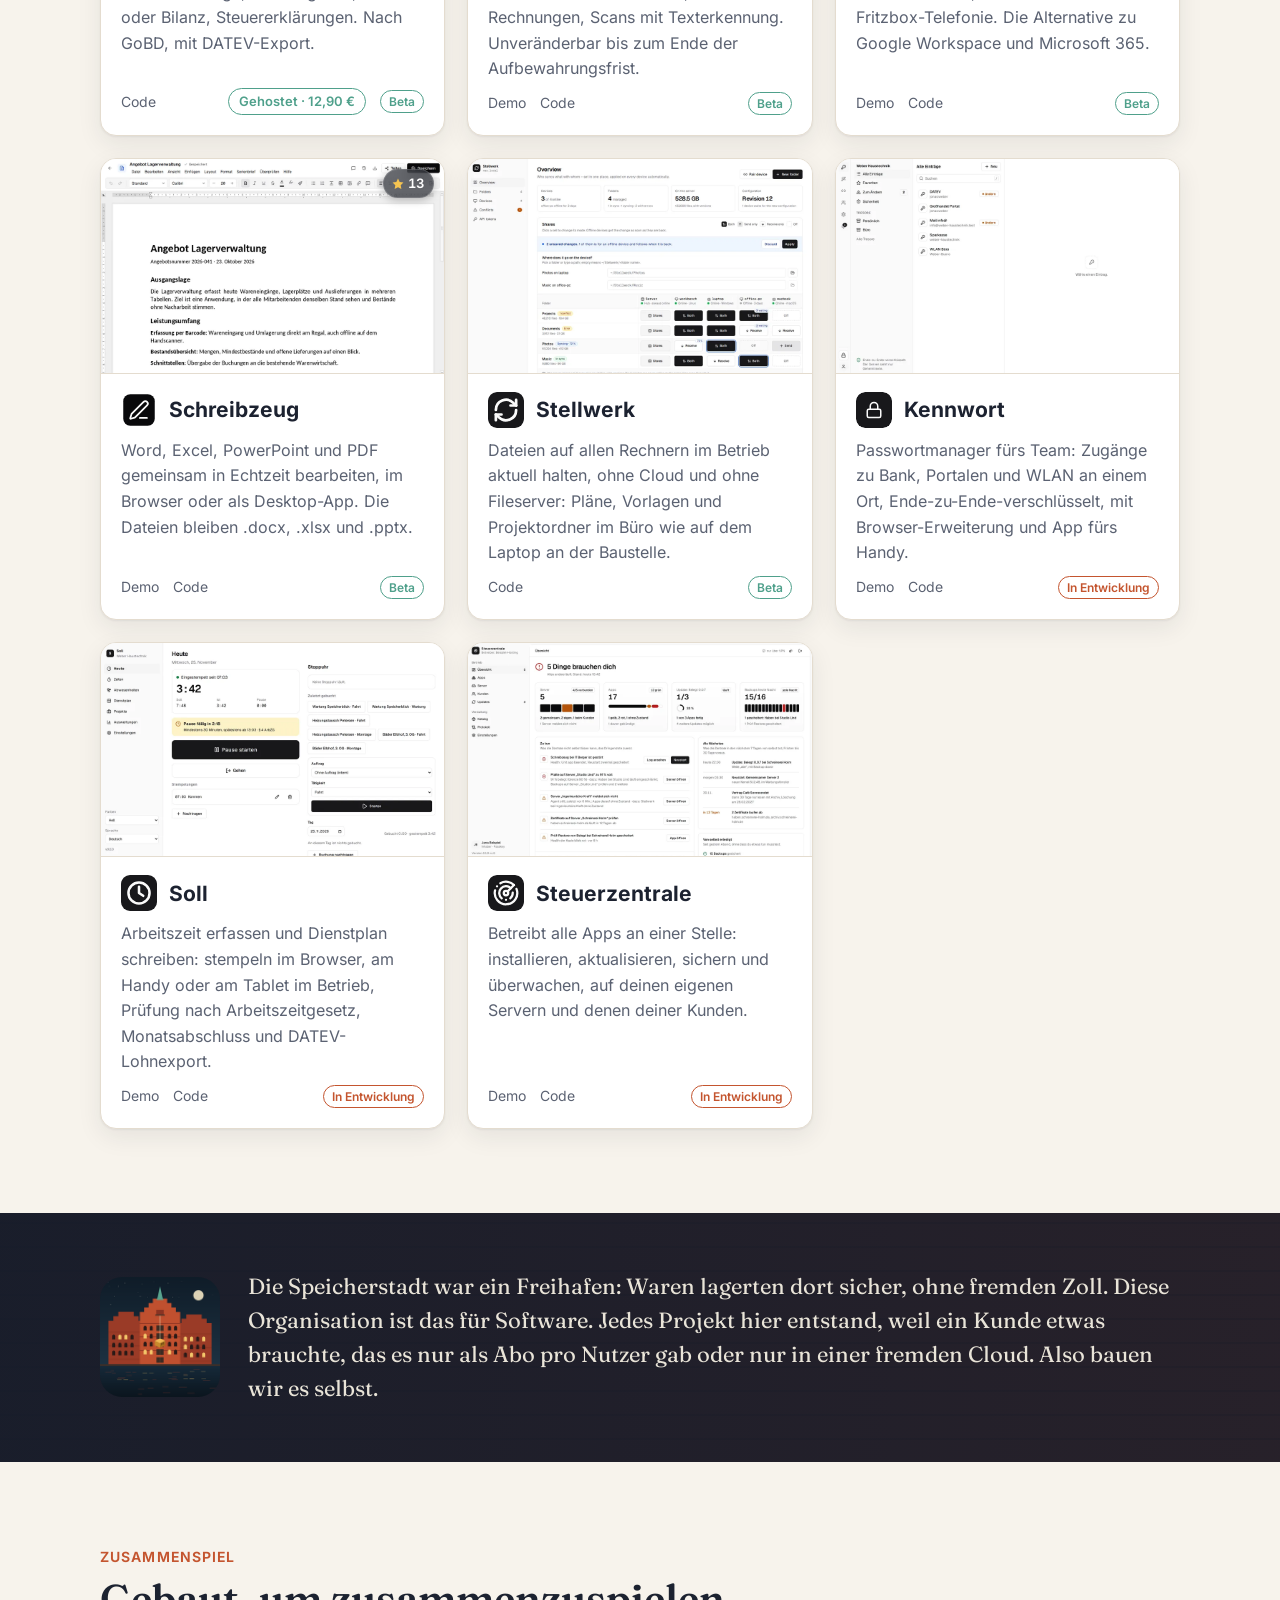
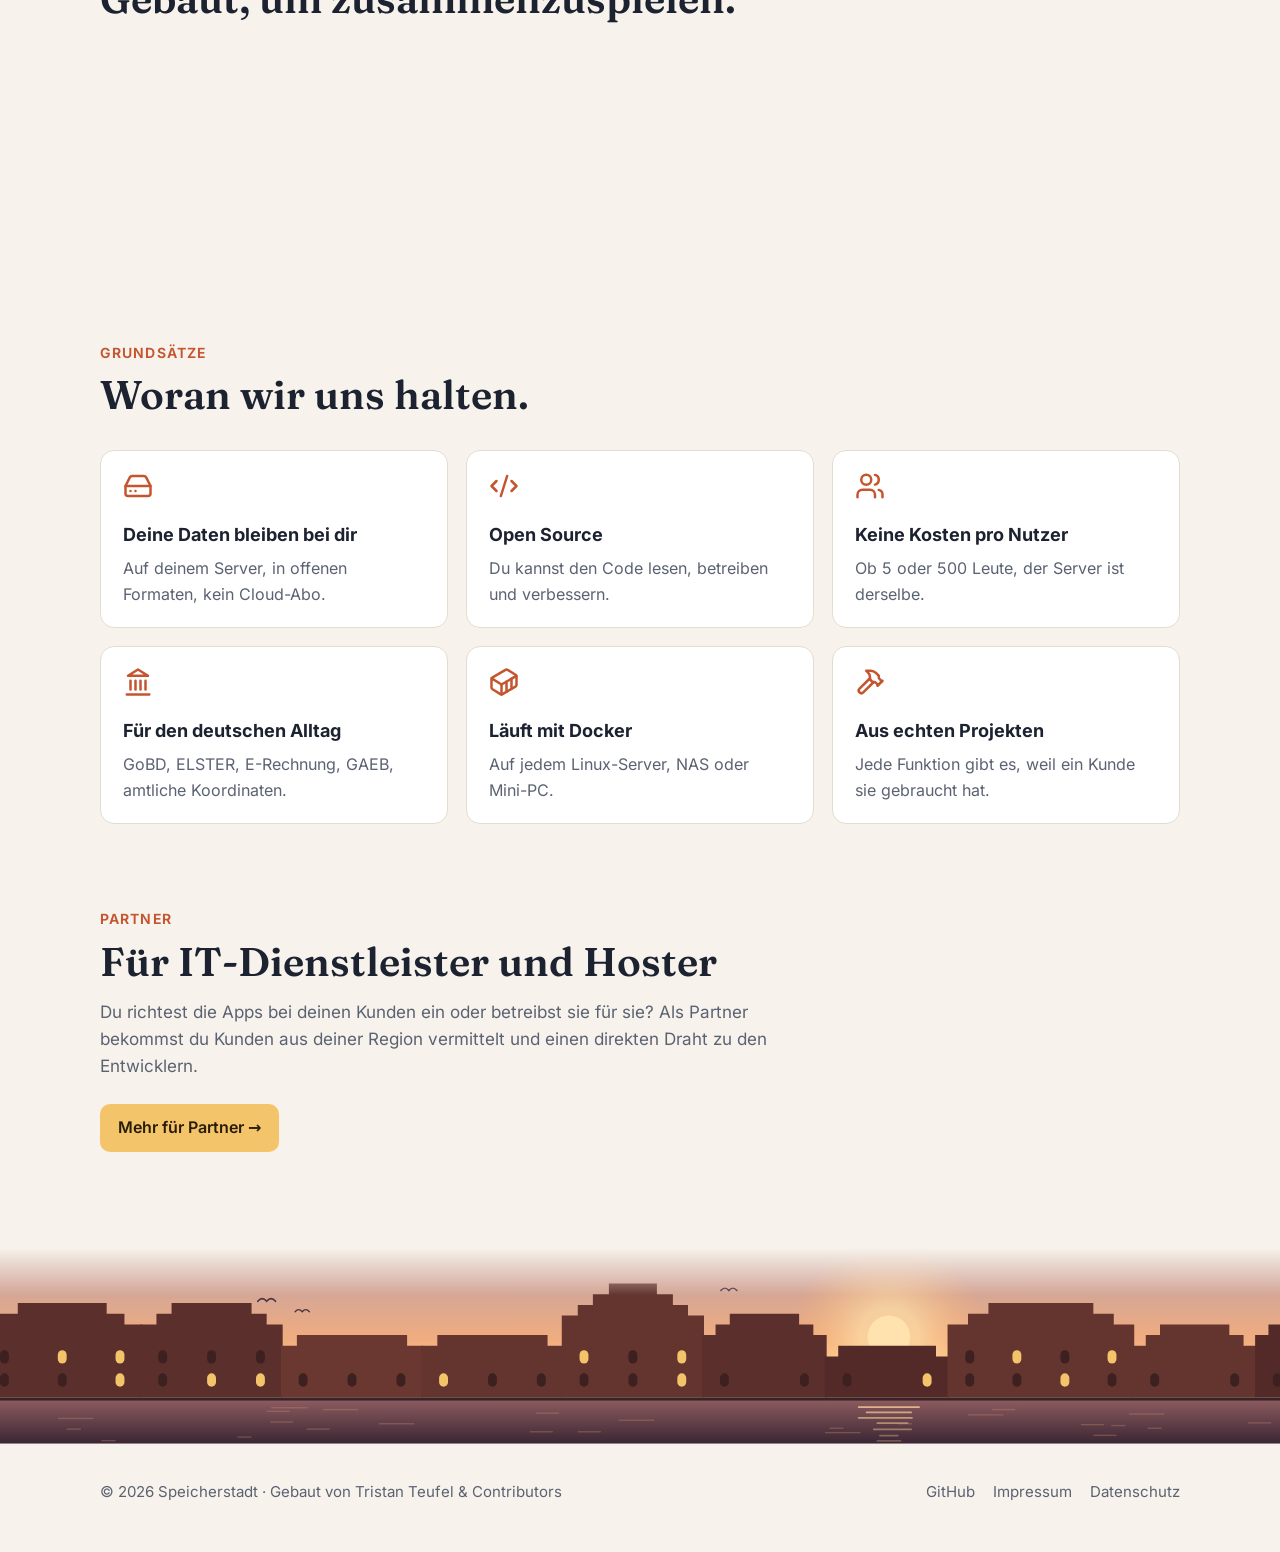
==== commit 8fd4863d: "Karten: Sterne über dem Screenshot, Status unten rechts Der Webseite-Link war doppelt, die ganze Kar" ====
--- a/index.html
+++ b/index.html
@@ -21,7 +21,7 @@
 <link rel="apple-touch-icon" href="assets/img/apple-touch-icon.png">
 <link rel="preload" href="assets/fonts/inter-latin-wght-normal.woff2" as="font" type="font/woff2" crossorigin>
 <link rel="preload" href="assets/fonts/fraunces-latin-wght-normal.woff2" as="font" type="font/woff2" crossorigin>
-<link rel="stylesheet" href="assets/style.css?v=5">
+<link rel="stylesheet" href="assets/style.css?v=6">
 <script type="application/ld+json">{"@context": "https://schema.org", "@type": "Organization", "@id": "https://speicherstadt.org/#org", "name": "Speicherstadt", "url": "https://speicherstadt.org/", "logo": "https://speicherstadt.org/assets/img/speicherstadt.png", "email": "info@teufel-it.de", "address": {"@type": "PostalAddress", "streetAddress": "Seestr. 2", "postalCode": "77815", "addressLocality": "Bühl", "addressRegion": "Baden-Württemberg", "addressCountry": "DE"}, "areaServed": [{"@type": "Place", "name": "Bühl"}, {"@type": "Place", "name": "Baden-Baden"}, {"@type": "Place", "name": "Rastatt"}, {"@type": "Place", "name": "Achern"}, {"@type": "Place", "name": "Bühlertal"}, {"@type": "Place", "name": "Sinzheim"}, {"@type": "Place", "name": "Ottersweier"}, {"@type": "Place", "name": "Landkreis Rastatt"}, {"@type": "Place", "name": "Ortenaukreis"}, {"@type": "Place", "name": "Karlsruhe"}, {"@type": "Place", "name": "Baden-Württemberg"}, {"@type": "Country", "name": "Deutschland"}], "founder": {"@type": "Person", "name": "Tristan Teufel", "url": "https://teufel-it.de/"}, "sameAs": ["https://github.com/Speicherstadt"], "owns": [{"@type": "SoftwareApplication", "name": "Haben", "url": "https://haben.app/", "applicationCategory": "BusinessApplication", "operatingSystem": "Linux, Docker", "offers": {"@type": "Offer", "price": "0", "priceCurrency": "EUR"}}, {"@type": "SoftwareApplication", "name": "Kontext", "url": "https://kontext.email/", "applicationCategory": "BusinessApplication", "operatingSystem": "Linux, Docker", "offers": {"@type": "Offer", "price": "0", "priceCurrency": "EUR"}}, {"@type": "SoftwareApplication", "name": "Schreibzeug", "url": "https://schreibzeug.app/", "applicationCategory": "BusinessApplication", "operatingSystem": "Linux, Docker", "offers": {"@type": "Offer", "price": "0", "priceCurrency": "EUR"}}, {"@type": "SoftwareApplication", "name": "Belegt", "url": "https://belegt.store/", "applicationCategory": "BusinessApplication", "operatingSystem": "Linux, Docker", "offers": {"@type": "Offer", "price": "0", "priceCurrency": "EUR"}}]}</script>
 </head>
 <body>
@@ -197,91 +197,99 @@
       <p class="legend"><span class="status beta">Beta</span> nutzbar, wird noch stark weiterentwickelt. <span class="status dev">In Entwicklung</span> zum Ausprobieren, noch nicht für den Echtbetrieb.</p>
       <div class="grid">
 <article class="card">
+  <!--stars:haben--><a class="stars" href="https://github.com/Speicherstadt/haben/stargazers" title="850 Sterne auf GitHub" aria-label="850 Sterne auf GitHub"><svg viewBox="0 0 16 16" width="12" height="12" aria-hidden="true"><path fill="currentColor" d="M8 .8l2.2 4.6 5 .7-3.6 3.5.9 5L8 12.2l-4.5 2.4.9-5L.8 6.1l5-.7z"/></svg>850</a>
   <picture>
     <source srcset="assets/img/haben-dark.webp" media="(prefers-color-scheme: dark)">
     <img src="assets/img/haben-light.webp" alt="" width="960" height="600" loading="lazy">
   </picture>
   <div class="card-body">
-    <div class="card-head"><img src="assets/img/haben.svg" alt="" width="36" height="36"><h3><a href="https://haben.app/">Haben</a></h3><span class="status beta">Beta</span></div>
+    <div class="card-head"><img src="assets/img/haben.svg" alt="" width="36" height="36"><h3><a href="https://haben.app/">Haben</a></h3></div>
     <p class="what">Buchhaltung von der E-Rechnung bis ELSTER: Belege, Bankabgleich, EÜR oder Bilanz, Steuererklärungen. Nach GoBD, mit DATEV-Export.</p>
-    <div class="links"><a href="https://haben.app/">Webseite →</a><a class="book" href="https://haben.app/gehostet.html">Gehostet · 12,90 €</a><a href="https://github.com/Speicherstadt/haben">Code</a></div>
-  </div>
-</article>
-<article class="card">
+    <div class="links"><a href="https://github.com/Speicherstadt/haben">Code</a><a class="book" href="https://haben.app/gehostet.html">Gehostet · 12,90 €</a><span class="status beta">Beta</span></div>
+  </div>
+</article>
+<article class="card">
+  <!--stars:belegt--><a class="stars" href="https://github.com/Speicherstadt/belegt/stargazers" title="12 Sterne auf GitHub" aria-label="12 Sterne auf GitHub"><svg viewBox="0 0 16 16" width="12" height="12" aria-hidden="true"><path fill="currentColor" d="M8 .8l2.2 4.6 5 .7-3.6 3.5.9 5L8 12.2l-4.5 2.4.9-5L.8 6.1l5-.7z"/></svg>12</a>
   <picture>
     <source srcset="assets/img/belegt-dark.webp" media="(prefers-color-scheme: dark)">
     <img src="assets/img/belegt-light.webp" alt="" width="960" height="600" loading="lazy">
   </picture>
   <div class="card-body">
-    <div class="card-head"><img src="assets/img/belegt.svg" alt="" width="36" height="36"><h3><a href="https://belegt.store/">Belegt</a></h3><span class="status beta">Beta</span></div>
+    <div class="card-head"><img src="assets/img/belegt.svg" alt="" width="36" height="36"><h3><a href="https://belegt.store/">Belegt</a></h3></div>
     <p class="what">Revisionssicheres Dokumentenarchiv mit GoBD-Modus: E-Mails, E-Rechnungen, Scans mit Texterkennung. Unveränderbar bis zum Ende der Aufbewahrungsfrist.</p>
-    <div class="links"><a href="https://belegt.store/">Webseite →</a><a href="https://belegt.store/demo/">Demo</a><a href="https://github.com/Speicherstadt/belegt">Code</a></div>
-  </div>
-</article>
-<article class="card">
+    <div class="links"><a href="https://belegt.store/demo/">Demo</a><a href="https://github.com/Speicherstadt/belegt">Code</a><span class="status beta">Beta</span></div>
+  </div>
+</article>
+<article class="card">
+  <!--stars:kontext--><a class="stars" href="https://github.com/Speicherstadt/kontext/stargazers" title="29 Sterne auf GitHub" aria-label="29 Sterne auf GitHub"><svg viewBox="0 0 16 16" width="12" height="12" aria-hidden="true"><path fill="currentColor" d="M8 .8l2.2 4.6 5 .7-3.6 3.5.9 5L8 12.2l-4.5 2.4.9-5L.8 6.1l5-.7z"/></svg>29</a>
   <picture>
     <source srcset="assets/img/kontext-dark.webp" media="(prefers-color-scheme: dark)">
     <img src="assets/img/kontext-light.webp" alt="" width="960" height="600" loading="lazy">
   </picture>
   <div class="card-body">
-    <div class="card-head"><img src="assets/img/kontext.svg" alt="" width="36" height="36"><h3><a href="https://kontext.email/">Kontext</a></h3><span class="status beta">Beta</span></div>
+    <div class="card-head"><img src="assets/img/kontext.svg" alt="" width="36" height="36"><h3><a href="https://kontext.email/">Kontext</a></h3></div>
     <p class="what">Mail, Kalender, Kontakte, Aufgaben und Chat fürs Team, mit Videocalls und Fritzbox-Telefonie. Die Alternative zu Google Workspace und Microsoft 365.</p>
-    <div class="links"><a href="https://kontext.email/">Webseite →</a><a href="https://kontext.email/demo/">Demo</a><a href="https://github.com/Speicherstadt/kontext">Code</a></div>
-  </div>
-</article>
-<article class="card">
+    <div class="links"><a href="https://kontext.email/demo/">Demo</a><a href="https://github.com/Speicherstadt/kontext">Code</a><span class="status beta">Beta</span></div>
+  </div>
+</article>
+<article class="card">
+  <!--stars:schreibzeug--><a class="stars" href="https://github.com/Speicherstadt/schreibzeug/stargazers" title="13 Sterne auf GitHub" aria-label="13 Sterne auf GitHub"><svg viewBox="0 0 16 16" width="12" height="12" aria-hidden="true"><path fill="currentColor" d="M8 .8l2.2 4.6 5 .7-3.6 3.5.9 5L8 12.2l-4.5 2.4.9-5L.8 6.1l5-.7z"/></svg>13</a>
   <picture>
     <source srcset="assets/img/schreibzeug-dark.webp" media="(prefers-color-scheme: dark)">
     <img src="assets/img/schreibzeug-light.webp" alt="" width="960" height="600" loading="lazy">
   </picture>
   <div class="card-body">
-    <div class="card-head"><img src="assets/img/schreibzeug.svg" alt="" width="36" height="36"><h3><a href="https://schreibzeug.app/">Schreibzeug</a></h3><span class="status beta">Beta</span></div>
+    <div class="card-head"><img src="assets/img/schreibzeug.svg" alt="" width="36" height="36"><h3><a href="https://schreibzeug.app/">Schreibzeug</a></h3></div>
     <p class="what">Word, Excel, PowerPoint und PDF gemeinsam in Echtzeit bearbeiten, im Browser oder als Desktop-App. Die Dateien bleiben .docx, .xlsx und .pptx.</p>
-    <div class="links"><a href="https://schreibzeug.app/">Webseite →</a><a href="https://schreibzeug.app/demo/">Demo</a><a href="https://github.com/Speicherstadt/schreibzeug">Code</a></div>
-  </div>
-</article>
-<article class="card">
+    <div class="links"><a href="https://schreibzeug.app/demo/">Demo</a><a href="https://github.com/Speicherstadt/schreibzeug">Code</a><span class="status beta">Beta</span></div>
+  </div>
+</article>
+<article class="card">
+  <!--stars:stellwerk-->
   <picture>
     <source srcset="assets/img/stellwerk-dark.webp" media="(prefers-color-scheme: dark)">
     <img src="assets/img/stellwerk-light.webp" alt="" width="960" height="600" loading="lazy">
   </picture>
   <div class="card-body">
-    <div class="card-head"><img src="assets/img/stellwerk.svg" alt="" width="36" height="36"><h3><a href="/stellwerk/">Stellwerk</a></h3><span class="status beta">Beta</span></div>
+    <div class="card-head"><img src="assets/img/stellwerk.svg" alt="" width="36" height="36"><h3><a href="/stellwerk/">Stellwerk</a></h3></div>
     <p class="what">Dateien auf allen Rechnern im Betrieb aktuell halten, ohne Cloud und ohne Fileserver: Pläne, Vorlagen und Projektordner im Büro wie auf dem Laptop an der Baustelle.</p>
-    <div class="links"><a href="/stellwerk/">Webseite →</a><a href="https://github.com/Speicherstadt/stellwerk">Code</a></div>
-  </div>
-</article>
-<article class="card">
+    <div class="links"><a href="https://github.com/Speicherstadt/stellwerk">Code</a><span class="status beta">Beta</span></div>
+  </div>
+</article>
+<article class="card">
+  <!--stars:kennwort-->
   <picture>
     <source srcset="assets/img/kennwort-dark.webp" media="(prefers-color-scheme: dark)">
     <img src="assets/img/kennwort-light.webp" alt="" width="960" height="600" loading="lazy">
   </picture>
   <div class="card-body">
-    <div class="card-head"><img src="assets/img/kennwort.svg" alt="" width="36" height="36"><h3><a href="https://kennwort.app/">Kennwort</a></h3><span class="status dev">In Entwicklung</span></div>
+    <div class="card-head"><img src="assets/img/kennwort.svg" alt="" width="36" height="36"><h3><a href="https://kennwort.app/">Kennwort</a></h3></div>
     <p class="what">Passwortmanager fürs Team: Zugänge zu Bank, Portalen und WLAN an einem Ort, Ende-zu-Ende-verschlüsselt, mit Browser-Erweiterung und App fürs Handy.</p>
-    <div class="links"><a href="https://kennwort.app/">Webseite →</a><a href="https://kennwort.app/demo/">Demo</a><a href="https://github.com/Speicherstadt/kennwort">Code</a></div>
-  </div>
-</article>
-<article class="card">
+    <div class="links"><a href="https://kennwort.app/demo/">Demo</a><a href="https://github.com/Speicherstadt/kennwort">Code</a><span class="status dev">In Entwicklung</span></div>
+  </div>
+</article>
+<article class="card">
+  <!--stars:soll-->
   <picture>
     <source srcset="assets/img/soll-dark.webp" media="(prefers-color-scheme: dark)">
     <img src="assets/img/soll-light.webp" alt="" width="960" height="600" loading="lazy">
   </picture>
   <div class="card-body">
-    <div class="card-head"><img src="assets/img/soll.svg" alt="" width="36" height="36"><h3><a href="https://soll.work/">Soll</a></h3><span class="status dev">In Entwicklung</span></div>
+    <div class="card-head"><img src="assets/img/soll.svg" alt="" width="36" height="36"><h3><a href="https://soll.work/">Soll</a></h3></div>
     <p class="what">Arbeitszeit erfassen und Dienstplan schreiben: stempeln im Browser, am Handy oder am Tablet im Betrieb, Prüfung nach Arbeitszeitgesetz, Monatsabschluss und DATEV-Lohnexport.</p>
-    <div class="links"><a href="https://soll.work/">Webseite →</a><a href="https://soll.work/demo/">Demo</a><a href="https://github.com/Speicherstadt/soll">Code</a></div>
-  </div>
-</article>
-<article class="card">
+    <div class="links"><a href="https://soll.work/demo/">Demo</a><a href="https://github.com/Speicherstadt/soll">Code</a><span class="status dev">In Entwicklung</span></div>
+  </div>
+</article>
+<article class="card">
+  <!--stars:steuerzentrale-->
   <picture>
     <source srcset="assets/img/steuerzentrale-dark.webp" media="(prefers-color-scheme: dark)">
     <img src="assets/img/steuerzentrale-light.webp" alt="" width="960" height="600" loading="lazy">
   </picture>
   <div class="card-body">
-    <div class="card-head"><img src="assets/img/steuerzentrale.svg" alt="" width="36" height="36"><h3><a href="/steuerzentrale/">Steuerzentrale</a></h3><span class="status dev">In Entwicklung</span></div>
+    <div class="card-head"><img src="assets/img/steuerzentrale.svg" alt="" width="36" height="36"><h3><a href="/steuerzentrale/">Steuerzentrale</a></h3></div>
     <p class="what">Betreibt alle Apps an einer Stelle: installieren, aktualisieren, sichern und überwachen, auf deinen eigenen Servern und denen deiner Kunden.</p>
-    <div class="links"><a href="/steuerzentrale/">Webseite →</a><a href="/steuerzentrale/demo/">Demo</a><a href="https://github.com/Speicherstadt/steuerzentrale">Code</a></div>
+    <div class="links"><a href="/steuerzentrale/demo/">Demo</a><a href="https://github.com/Speicherstadt/steuerzentrale">Code</a><span class="status dev">In Entwicklung</span></div>
   </div>
 </article>
       </div>
--- a/assets/style.css
+++ b/assets/style.css
@@ -167,10 +167,11 @@
 .card .links a:hover { color: var(--accent); text-decoration: underline; }
 .card .links { flex-wrap: wrap; align-items: center; }
 .card .links a { white-space: nowrap; }
-.card .links a.book { color: var(--copper); font-weight: 600; font-size: 13px; border: 1px solid currentColor; border-radius: 999px; padding: 2px 10px; order: 3; margin-left: auto; }
+.card .links a.book { color: var(--copper); font-weight: 600; font-size: 13px; border: 1px solid currentColor; border-radius: 999px; padding: 2px 10px; margin-left: auto; }
 .card .links a.book:hover { color: var(--copper); text-decoration: none; background: color-mix(in srgb, currentColor 12%, transparent); }
 .status { white-space: nowrap; font-size: 12px; font-weight: 600; border: 1px solid currentColor; border-radius: 999px; padding: 1px 8px; }
-.card-head .status { margin-left: auto; }
+.card .links .status { margin-left: auto; }
+.card .links .book + .status { margin-left: 0; }
 .status.beta { color: var(--copper); }
 .status.dev { color: var(--accent); }
 .legend { color: var(--muted); font-size: 14px; margin: 14px 0 0; }
@@ -268,3 +269,10 @@
 .partner ul.steps { max-width: 44em; margin: 12px 0 0; padding-left: 1.2em; }
 .partner ul.steps li { margin: 6px 0; }
 .partner .note { margin-top: 40px; color: var(--muted); font-size: 14px; }
+/* GitHub stars over the screenshot, written daily by scripts/update-stars.py */
+.card .stars { position: absolute; top: 10px; right: 10px; z-index: 1; display: inline-flex; align-items: center; gap: 4px;
+  padding: 3px 9px 3px 8px; border-radius: 999px; font-size: 13px; font-weight: 600; font-variant-numeric: tabular-nums;
+  color: #fff; text-decoration: none; background: rgb(15 18 26 / .62); border: 1px solid rgb(255 255 255 / .14);
+  -webkit-backdrop-filter: blur(8px); backdrop-filter: blur(8px); box-shadow: 0 2px 8px rgb(0 0 0 / .25); transition: background .15s; }
+.card .stars svg { color: #f5c451; }
+.card .stars:hover { background: rgb(15 18 26 / .8); }
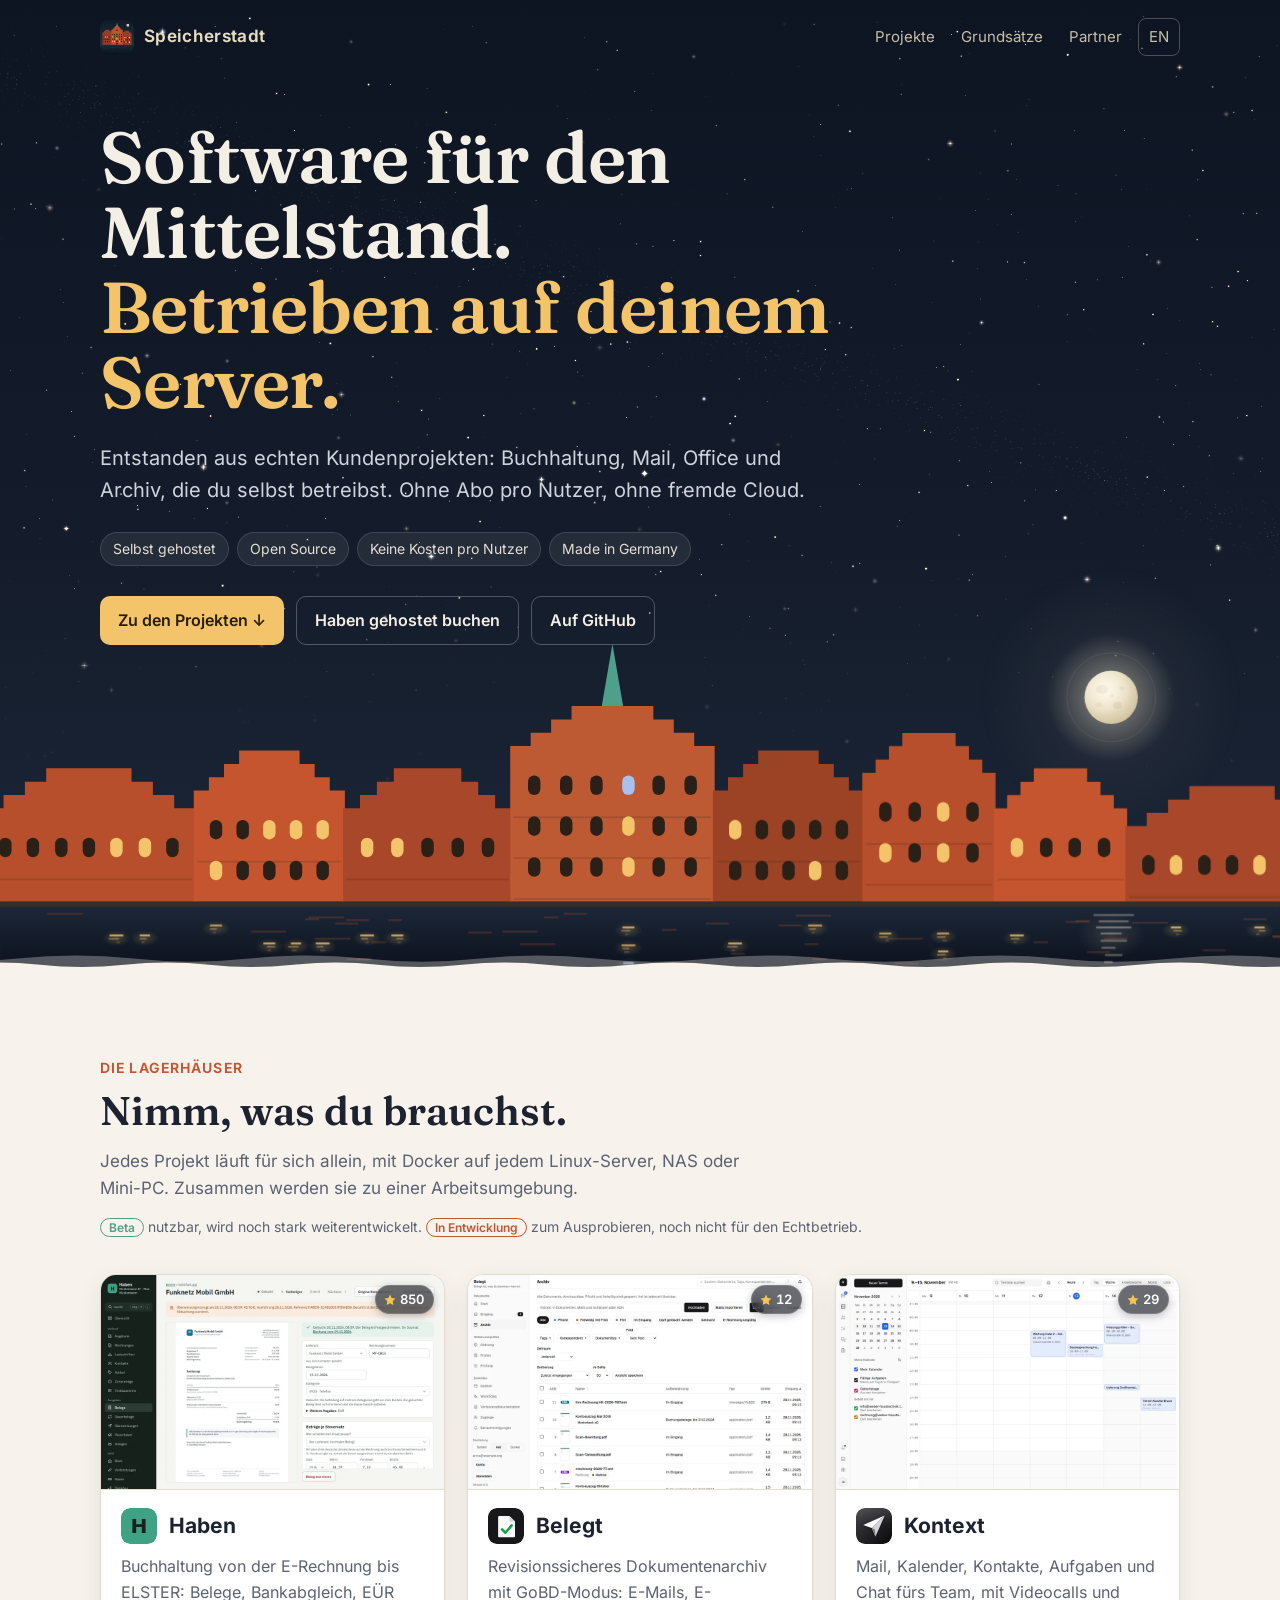
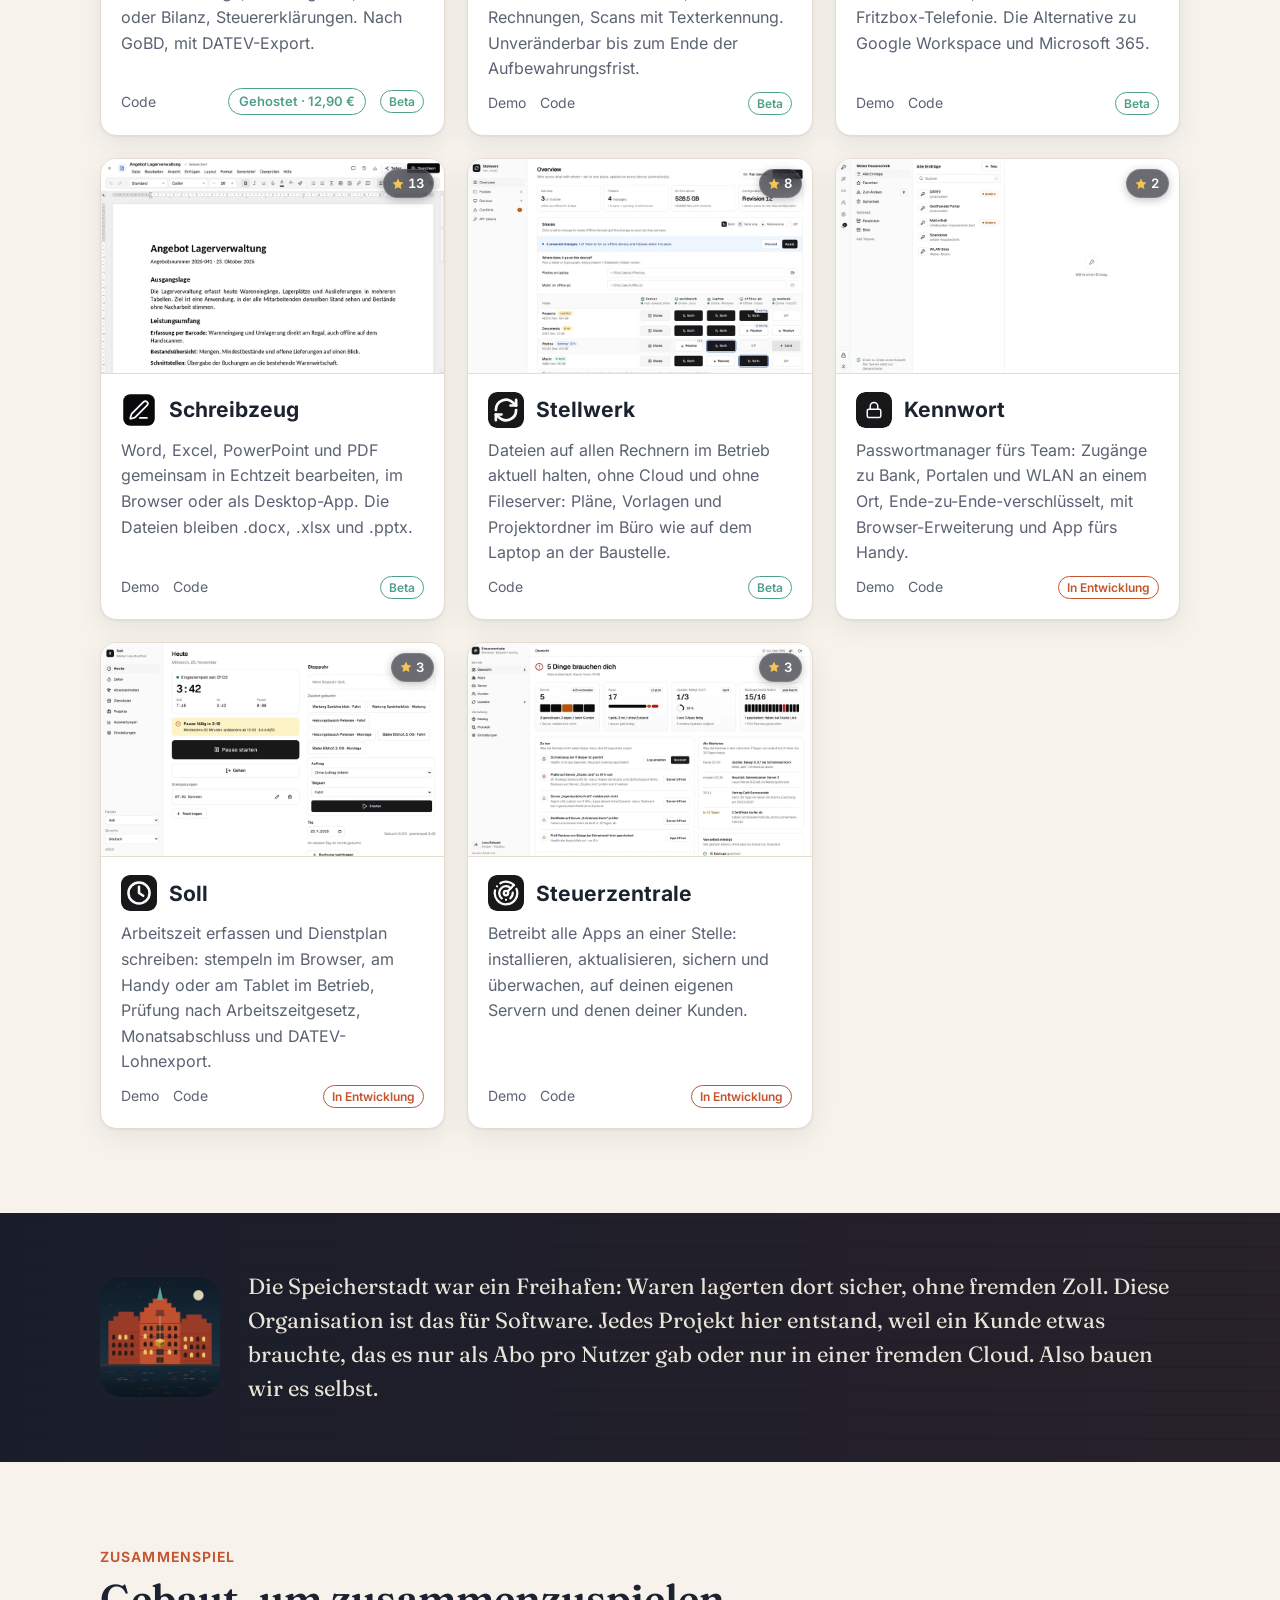
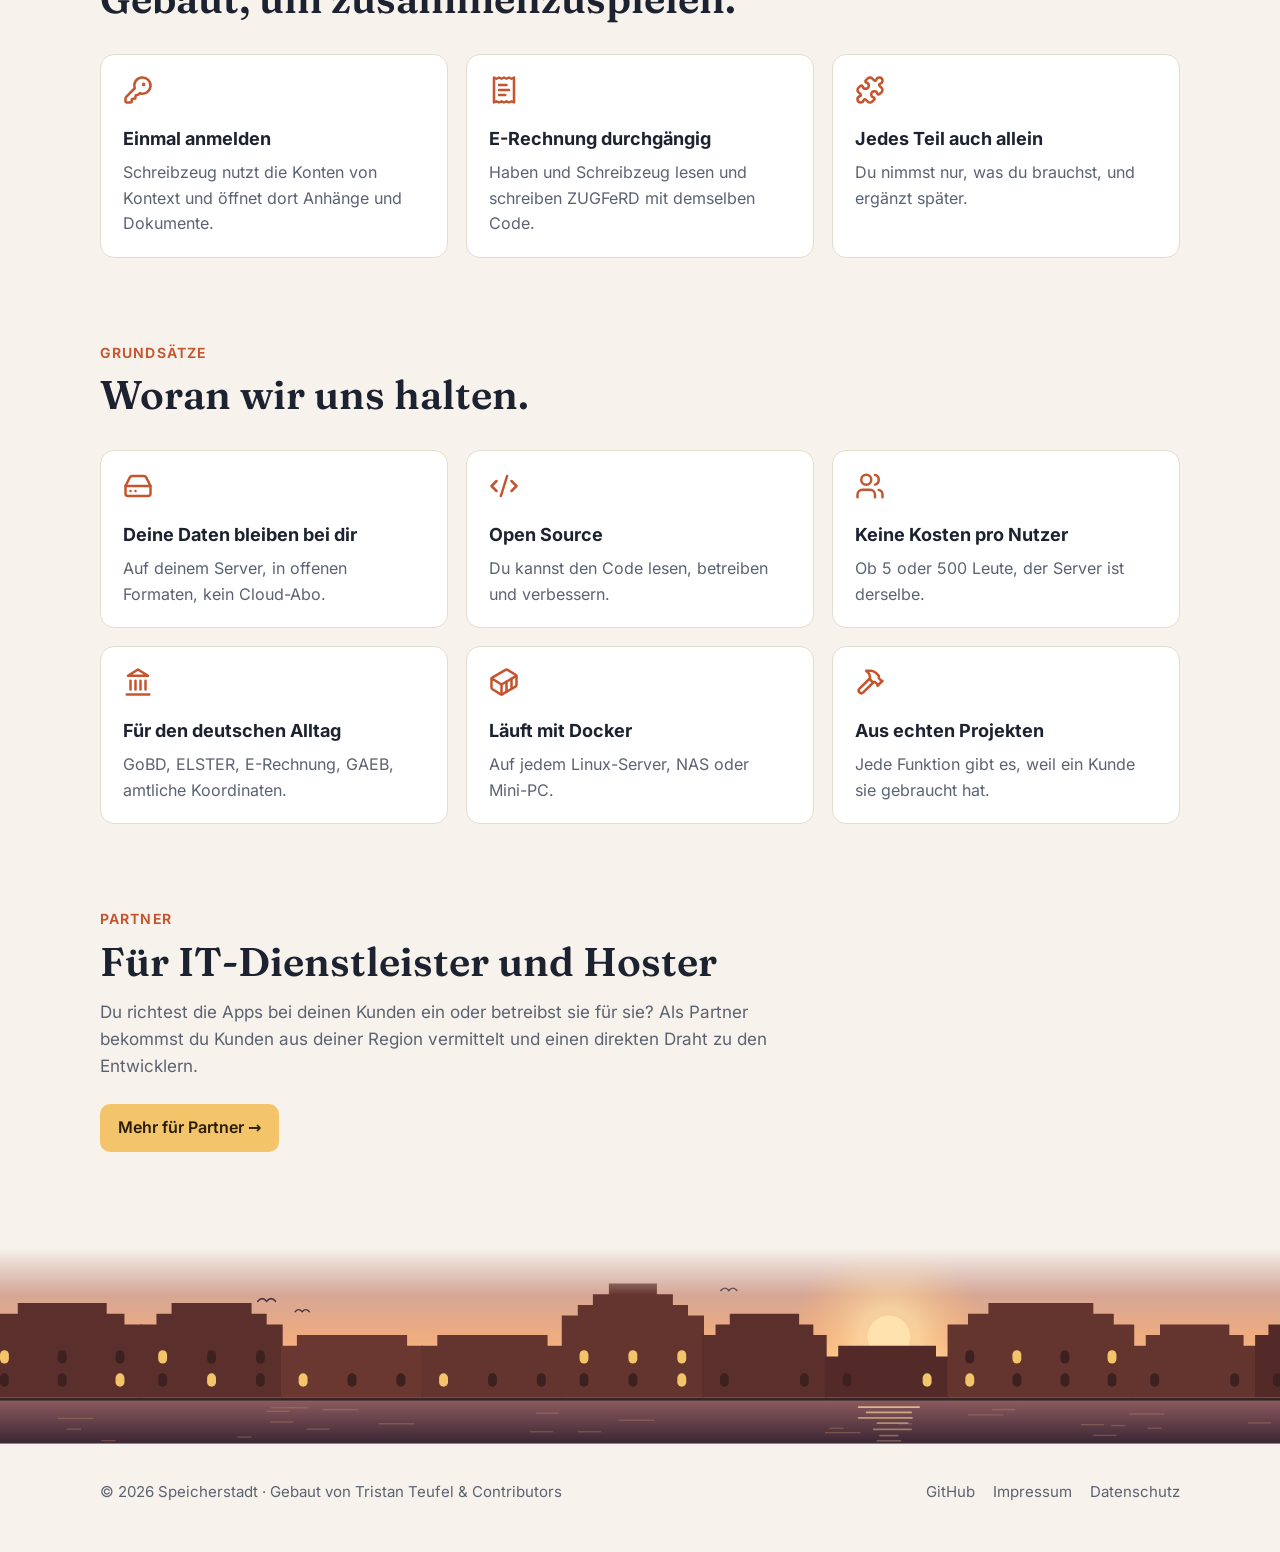
==== commit 70c60693: "Sterne bei allen Projekten zeigen, ohne Schwelle Co-Authored-By: Claude Opus 5.5 <noreply@anthropic." ====
--- a/index.html
+++ b/index.html
@@ -245,7 +245,7 @@
   </div>
 </article>
 <article class="card">
-  <!--stars:stellwerk-->
+  <!--stars:stellwerk--><a class="stars" href="https://github.com/Speicherstadt/stellwerk/stargazers" title="8 Sterne auf GitHub" aria-label="8 Sterne auf GitHub"><svg viewBox="0 0 16 16" width="12" height="12" aria-hidden="true"><path fill="currentColor" d="M8 .8l2.2 4.6 5 .7-3.6 3.5.9 5L8 12.2l-4.5 2.4.9-5L.8 6.1l5-.7z"/></svg>8</a>
   <picture>
     <source srcset="assets/img/stellwerk-dark.webp" media="(prefers-color-scheme: dark)">
     <img src="assets/img/stellwerk-light.webp" alt="" width="960" height="600" loading="lazy">
@@ -257,7 +257,7 @@
   </div>
 </article>
 <article class="card">
-  <!--stars:kennwort-->
+  <!--stars:kennwort--><a class="stars" href="https://github.com/Speicherstadt/kennwort/stargazers" title="2 Sterne auf GitHub" aria-label="2 Sterne auf GitHub"><svg viewBox="0 0 16 16" width="12" height="12" aria-hidden="true"><path fill="currentColor" d="M8 .8l2.2 4.6 5 .7-3.6 3.5.9 5L8 12.2l-4.5 2.4.9-5L.8 6.1l5-.7z"/></svg>2</a>
   <picture>
     <source srcset="assets/img/kennwort-dark.webp" media="(prefers-color-scheme: dark)">
     <img src="assets/img/kennwort-light.webp" alt="" width="960" height="600" loading="lazy">
@@ -269,7 +269,7 @@
   </div>
 </article>
 <article class="card">
-  <!--stars:soll-->
+  <!--stars:soll--><a class="stars" href="https://github.com/Speicherstadt/soll/stargazers" title="3 Sterne auf GitHub" aria-label="3 Sterne auf GitHub"><svg viewBox="0 0 16 16" width="12" height="12" aria-hidden="true"><path fill="currentColor" d="M8 .8l2.2 4.6 5 .7-3.6 3.5.9 5L8 12.2l-4.5 2.4.9-5L.8 6.1l5-.7z"/></svg>3</a>
   <picture>
     <source srcset="assets/img/soll-dark.webp" media="(prefers-color-scheme: dark)">
     <img src="assets/img/soll-light.webp" alt="" width="960" height="600" loading="lazy">
@@ -281,7 +281,7 @@
   </div>
 </article>
 <article class="card">
-  <!--stars:steuerzentrale-->
+  <!--stars:steuerzentrale--><a class="stars" href="https://github.com/Speicherstadt/steuerzentrale/stargazers" title="3 Sterne auf GitHub" aria-label="3 Sterne auf GitHub"><svg viewBox="0 0 16 16" width="12" height="12" aria-hidden="true"><path fill="currentColor" d="M8 .8l2.2 4.6 5 .7-3.6 3.5.9 5L8 12.2l-4.5 2.4.9-5L.8 6.1l5-.7z"/></svg>3</a>
   <picture>
     <source srcset="assets/img/steuerzentrale-dark.webp" media="(prefers-color-scheme: dark)">
     <img src="assets/img/steuerzentrale-light.webp" alt="" width="960" height="600" loading="lazy">
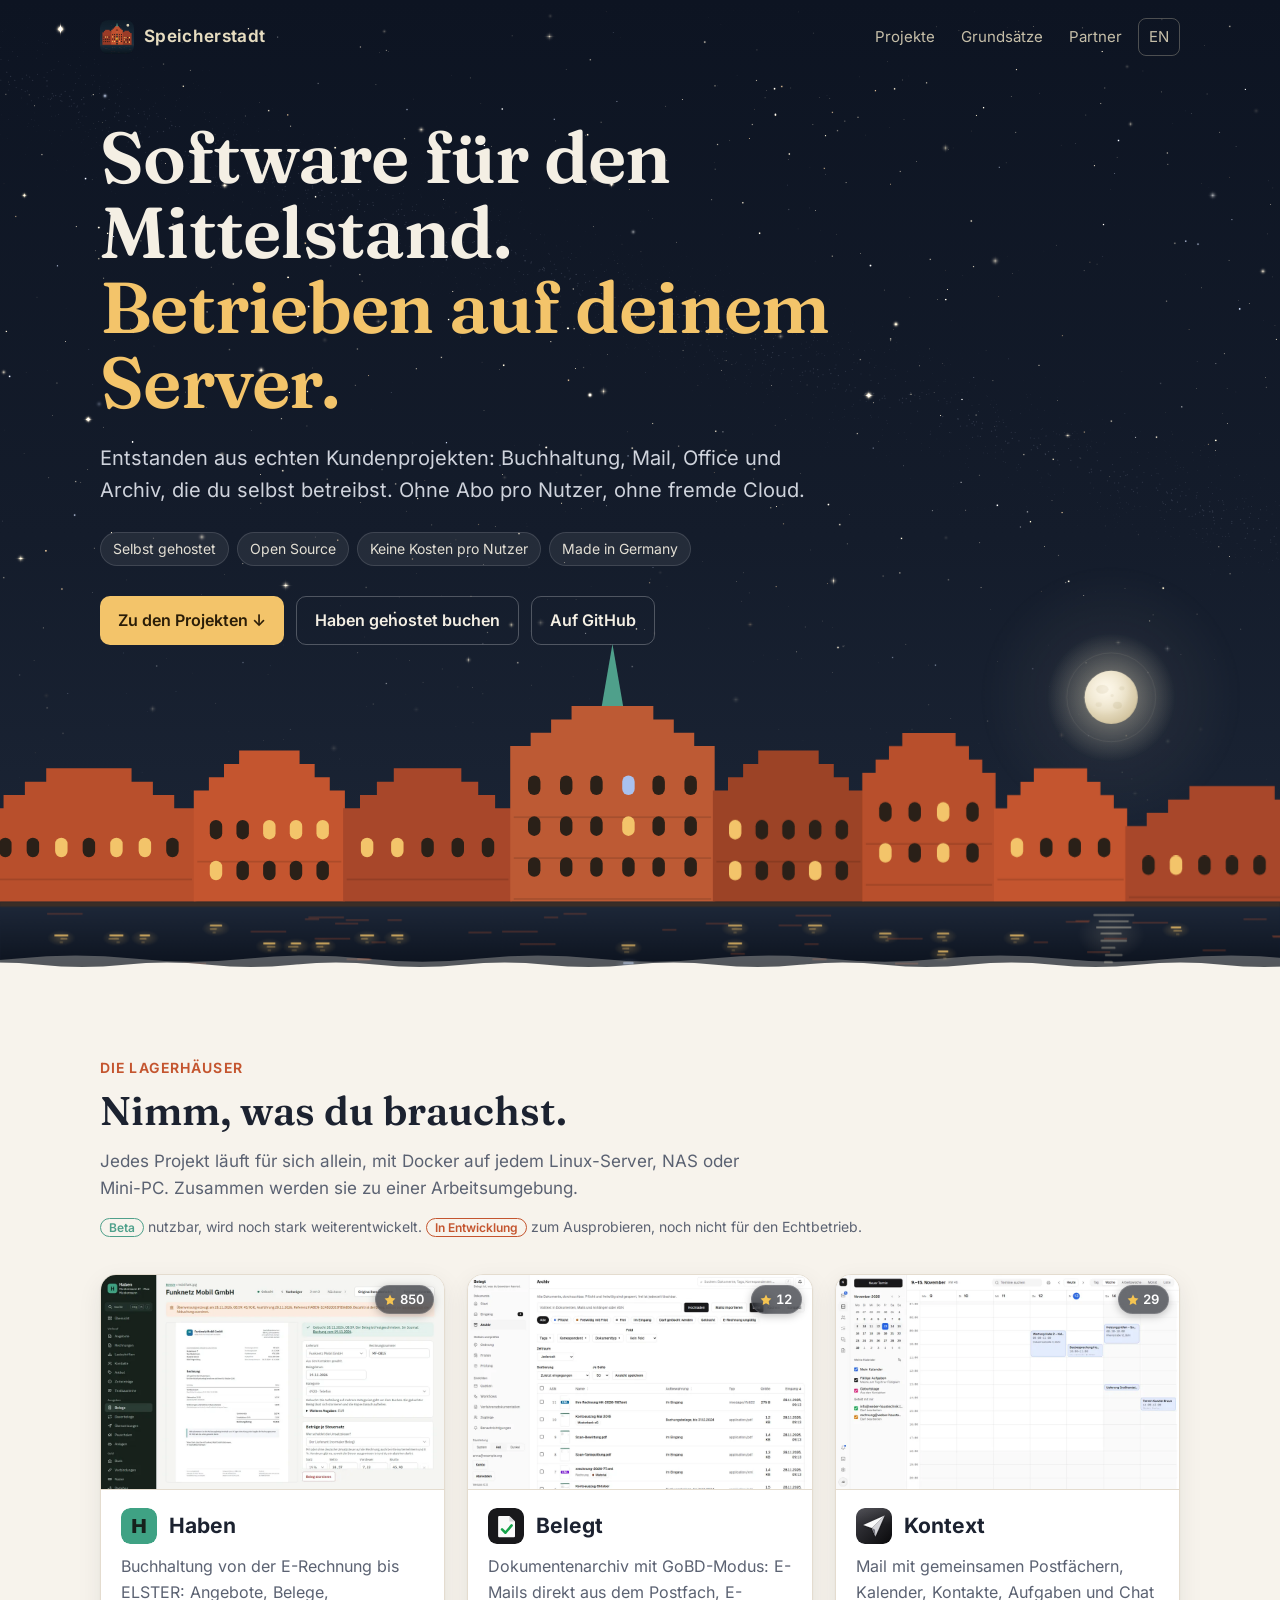
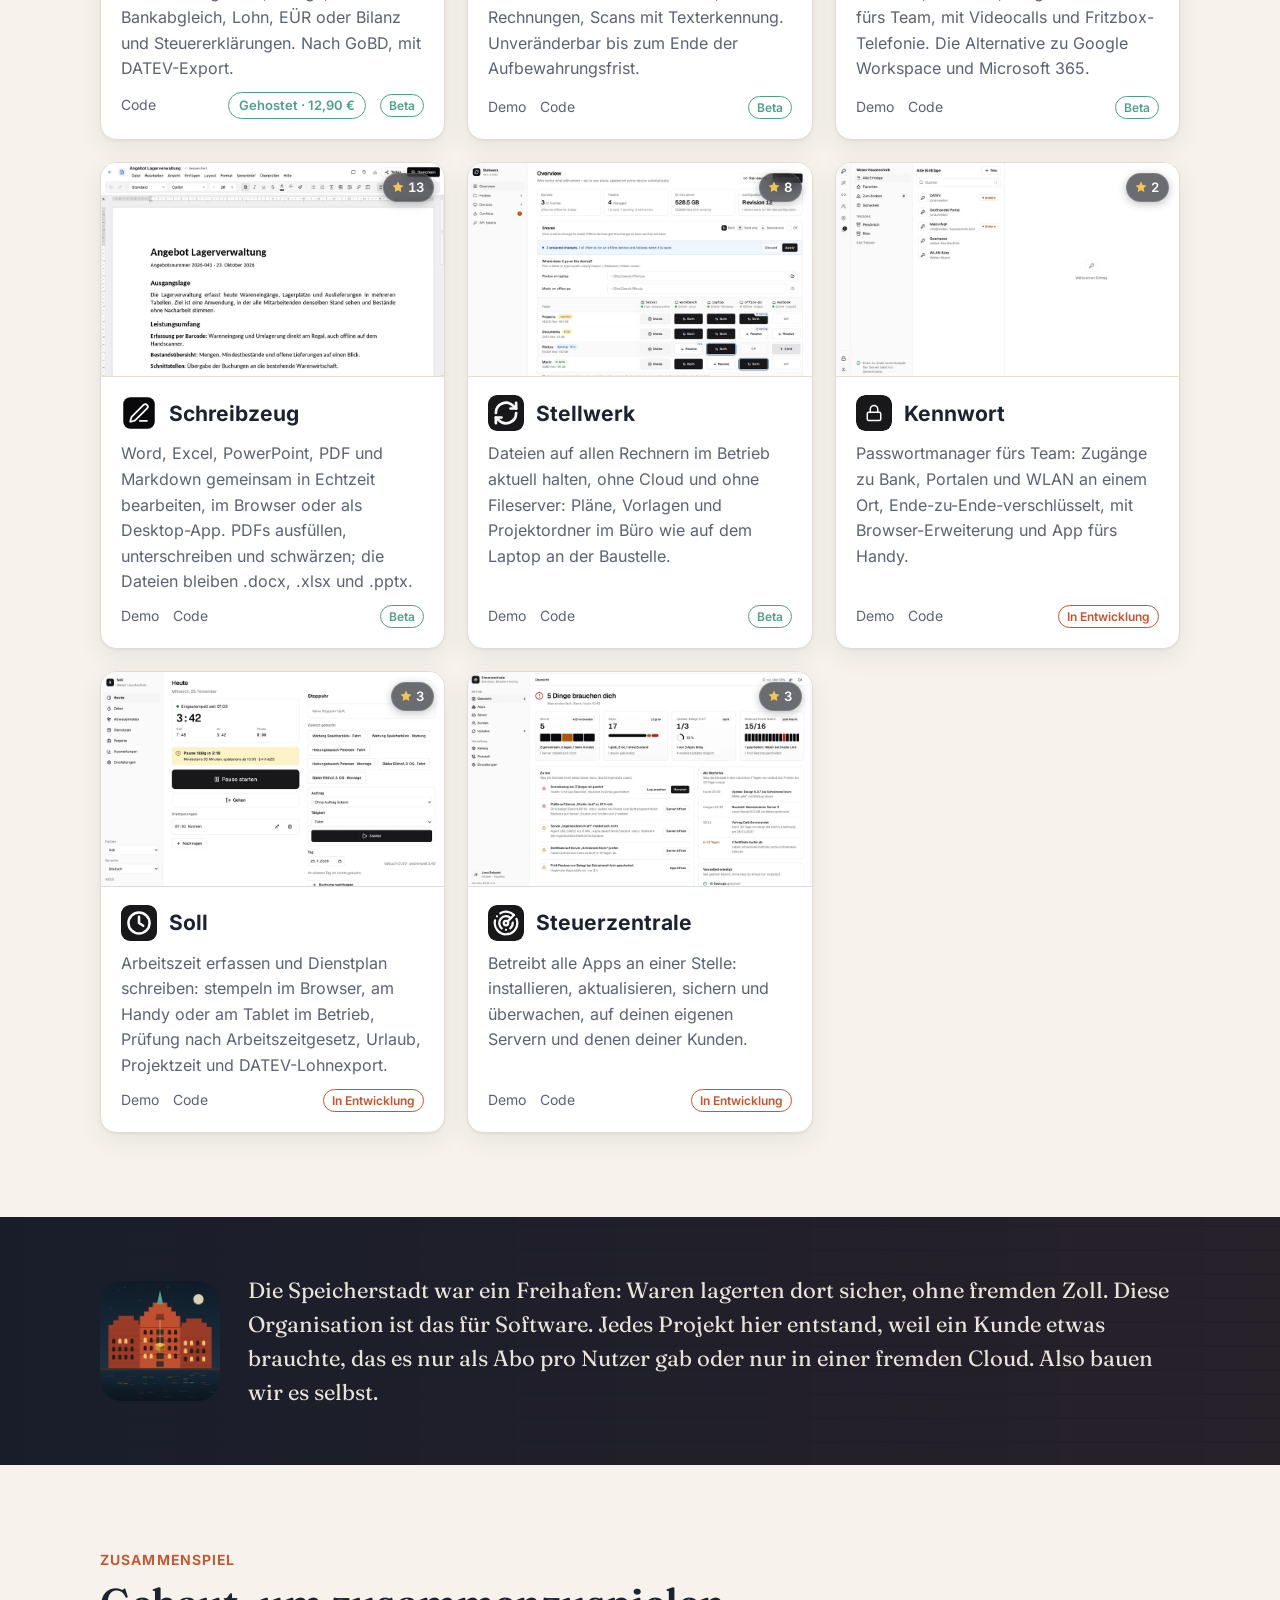
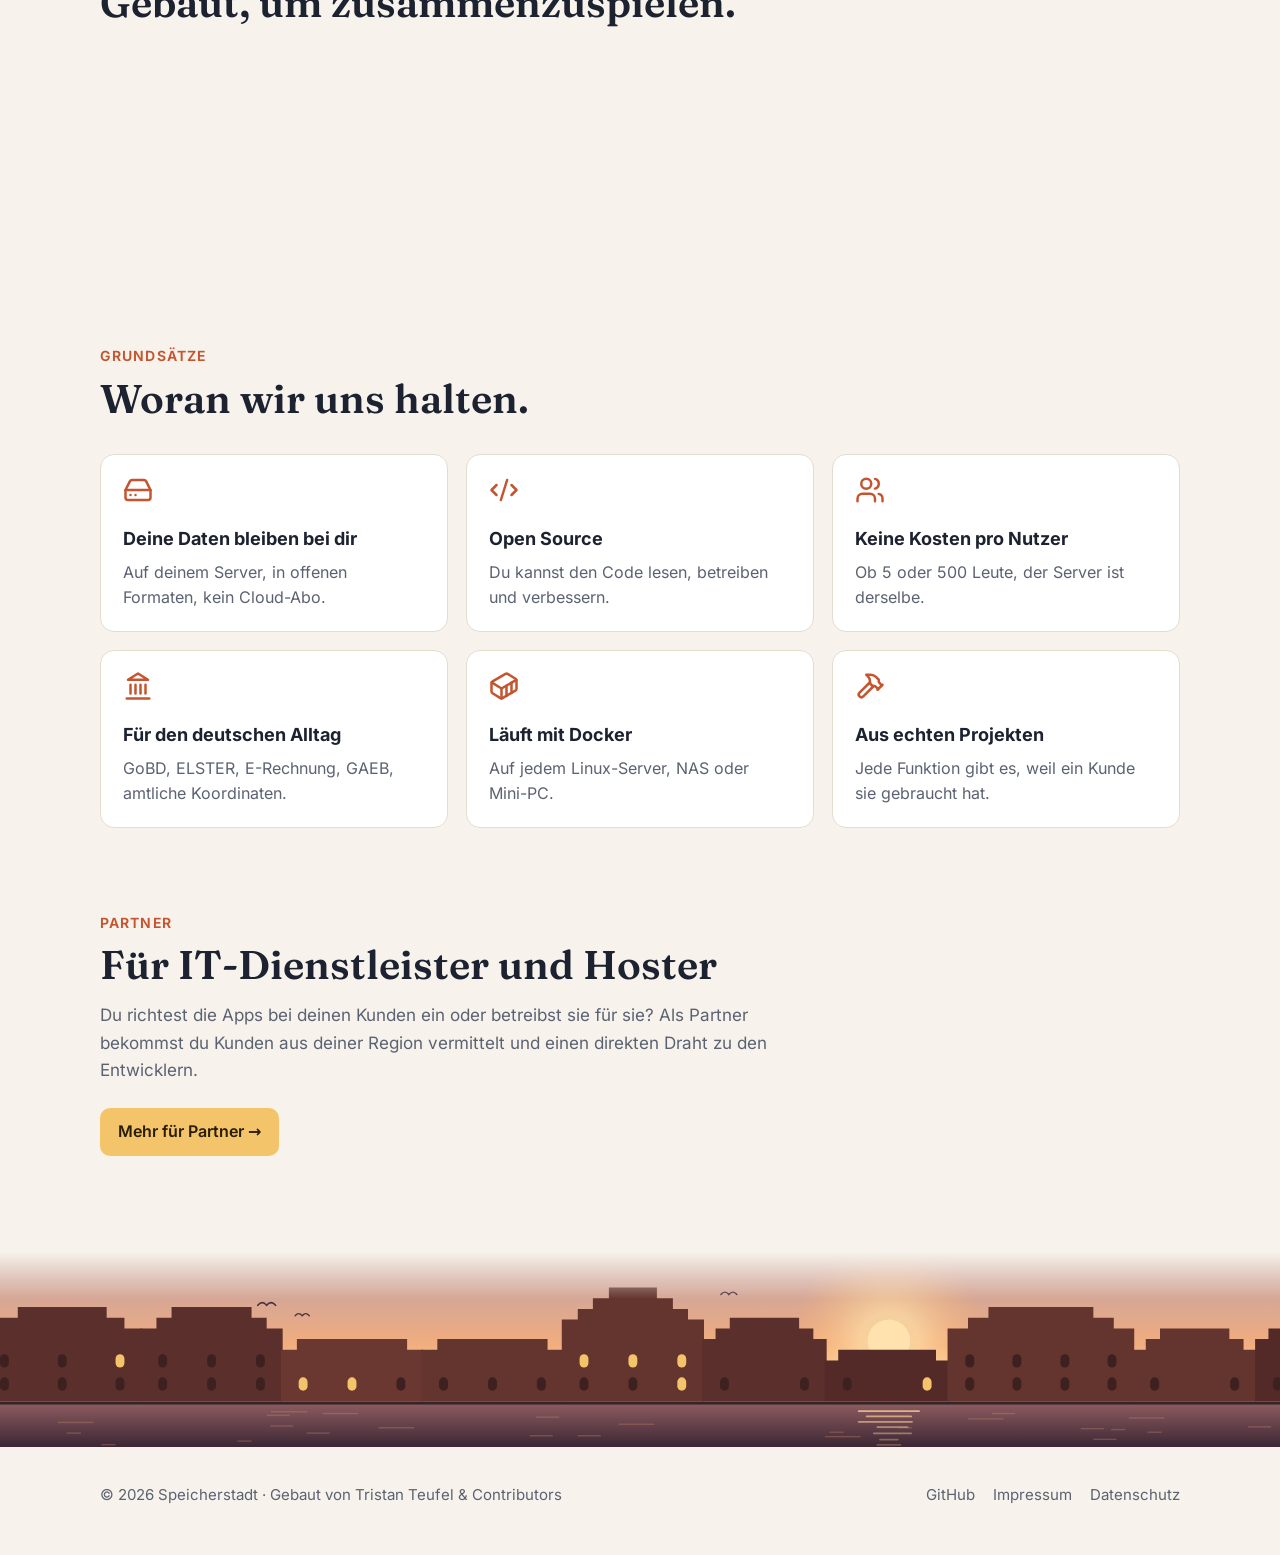
==== commit 161b3976: "App-Texte vervollständigen, Links in neuem Tab Schreibzeug nennt Markdown und PDF-Funktionen, Haben " ====
--- a/index.html
+++ b/index.html
@@ -42,8 +42,8 @@
     <ul class="tags"><li>Selbst gehostet</li><li>Open Source</li><li>Keine Kosten pro Nutzer</li><li>Made in Germany</li></ul>
     <div class="cta">
       <a class="btn btn-primary" href="#projekte">Zu den Projekten ↓</a>
-      <a class="btn btn-ghost" href="https://haben.app/gehostet.html">Haben gehostet buchen</a>
-      <a class="btn btn-ghost" href="https://github.com/Speicherstadt">Auf GitHub</a>
+      <a class="btn btn-ghost" href="https://haben.app/gehostet.html" target="_blank" rel="noopener">Haben gehostet buchen</a>
+      <a class="btn btn-ghost" href="https://github.com/Speicherstadt" target="_blank" rel="noopener">Auf GitHub</a>
     </div>
   </div>
   <svg class="skyline" style="position:relative;z-index:1;overflow:visible" viewBox="0 0 1440 380" preserveAspectRatio="xMidYMax slice" aria-hidden="true" focusable="false">
@@ -197,99 +197,99 @@
       <p class="legend"><span class="status beta">Beta</span> nutzbar, wird noch stark weiterentwickelt. <span class="status dev">In Entwicklung</span> zum Ausprobieren, noch nicht für den Echtbetrieb.</p>
       <div class="grid">
 <article class="card">
-  <!--stars:haben--><a class="stars" href="https://github.com/Speicherstadt/haben/stargazers" title="850 Sterne auf GitHub" aria-label="850 Sterne auf GitHub"><svg viewBox="0 0 16 16" width="12" height="12" aria-hidden="true"><path fill="currentColor" d="M8 .8l2.2 4.6 5 .7-3.6 3.5.9 5L8 12.2l-4.5 2.4.9-5L.8 6.1l5-.7z"/></svg>850</a>
+  <!--stars:haben--><a class="stars" href="https://github.com/Speicherstadt/haben/stargazers" target="_blank" rel="noopener" title="850 Sterne auf GitHub" aria-label="850 Sterne auf GitHub"><svg viewBox="0 0 16 16" width="12" height="12" aria-hidden="true"><path fill="currentColor" d="M8 .8l2.2 4.6 5 .7-3.6 3.5.9 5L8 12.2l-4.5 2.4.9-5L.8 6.1l5-.7z"/></svg>850</a>
   <picture>
     <source srcset="assets/img/haben-dark.webp" media="(prefers-color-scheme: dark)">
     <img src="assets/img/haben-light.webp" alt="" width="960" height="600" loading="lazy">
   </picture>
   <div class="card-body">
-    <div class="card-head"><img src="assets/img/haben.svg" alt="" width="36" height="36"><h3><a href="https://haben.app/">Haben</a></h3></div>
-    <p class="what">Buchhaltung von der E-Rechnung bis ELSTER: Belege, Bankabgleich, EÜR oder Bilanz, Steuererklärungen. Nach GoBD, mit DATEV-Export.</p>
-    <div class="links"><a href="https://github.com/Speicherstadt/haben">Code</a><a class="book" href="https://haben.app/gehostet.html">Gehostet · 12,90 €</a><span class="status beta">Beta</span></div>
-  </div>
-</article>
-<article class="card">
-  <!--stars:belegt--><a class="stars" href="https://github.com/Speicherstadt/belegt/stargazers" title="12 Sterne auf GitHub" aria-label="12 Sterne auf GitHub"><svg viewBox="0 0 16 16" width="12" height="12" aria-hidden="true"><path fill="currentColor" d="M8 .8l2.2 4.6 5 .7-3.6 3.5.9 5L8 12.2l-4.5 2.4.9-5L.8 6.1l5-.7z"/></svg>12</a>
+    <div class="card-head"><img src="assets/img/haben.svg" alt="" width="36" height="36"><h3><a href="https://haben.app/" target="_blank" rel="noopener">Haben</a></h3></div>
+    <p class="what">Buchhaltung von der E-Rechnung bis ELSTER: Angebote, Belege, Bankabgleich, Lohn, EÜR oder Bilanz und Steuererklärungen. Nach GoBD, mit DATEV-Export.</p>
+    <div class="links"><a href="https://github.com/Speicherstadt/haben" target="_blank" rel="noopener">Code</a><a class="book" href="https://haben.app/gehostet.html" target="_blank" rel="noopener">Gehostet · 12,90 €</a><span class="status beta">Beta</span></div>
+  </div>
+</article>
+<article class="card">
+  <!--stars:belegt--><a class="stars" href="https://github.com/Speicherstadt/belegt/stargazers" target="_blank" rel="noopener" title="12 Sterne auf GitHub" aria-label="12 Sterne auf GitHub"><svg viewBox="0 0 16 16" width="12" height="12" aria-hidden="true"><path fill="currentColor" d="M8 .8l2.2 4.6 5 .7-3.6 3.5.9 5L8 12.2l-4.5 2.4.9-5L.8 6.1l5-.7z"/></svg>12</a>
   <picture>
     <source srcset="assets/img/belegt-dark.webp" media="(prefers-color-scheme: dark)">
     <img src="assets/img/belegt-light.webp" alt="" width="960" height="600" loading="lazy">
   </picture>
   <div class="card-body">
-    <div class="card-head"><img src="assets/img/belegt.svg" alt="" width="36" height="36"><h3><a href="https://belegt.store/">Belegt</a></h3></div>
-    <p class="what">Revisionssicheres Dokumentenarchiv mit GoBD-Modus: E-Mails, E-Rechnungen, Scans mit Texterkennung. Unveränderbar bis zum Ende der Aufbewahrungsfrist.</p>
-    <div class="links"><a href="https://belegt.store/demo/">Demo</a><a href="https://github.com/Speicherstadt/belegt">Code</a><span class="status beta">Beta</span></div>
-  </div>
-</article>
-<article class="card">
-  <!--stars:kontext--><a class="stars" href="https://github.com/Speicherstadt/kontext/stargazers" title="29 Sterne auf GitHub" aria-label="29 Sterne auf GitHub"><svg viewBox="0 0 16 16" width="12" height="12" aria-hidden="true"><path fill="currentColor" d="M8 .8l2.2 4.6 5 .7-3.6 3.5.9 5L8 12.2l-4.5 2.4.9-5L.8 6.1l5-.7z"/></svg>29</a>
+    <div class="card-head"><img src="assets/img/belegt.svg" alt="" width="36" height="36"><h3><a href="https://belegt.store/" target="_blank" rel="noopener">Belegt</a></h3></div>
+    <p class="what">Dokumentenarchiv mit GoBD-Modus: E-Mails direkt aus dem Postfach, E-Rechnungen, Scans mit Texterkennung. Unveränderbar bis zum Ende der Aufbewahrungsfrist.</p>
+    <div class="links"><a href="https://belegt.store/demo/" target="_blank" rel="noopener">Demo</a><a href="https://github.com/Speicherstadt/belegt" target="_blank" rel="noopener">Code</a><span class="status beta">Beta</span></div>
+  </div>
+</article>
+<article class="card">
+  <!--stars:kontext--><a class="stars" href="https://github.com/Speicherstadt/kontext/stargazers" target="_blank" rel="noopener" title="29 Sterne auf GitHub" aria-label="29 Sterne auf GitHub"><svg viewBox="0 0 16 16" width="12" height="12" aria-hidden="true"><path fill="currentColor" d="M8 .8l2.2 4.6 5 .7-3.6 3.5.9 5L8 12.2l-4.5 2.4.9-5L.8 6.1l5-.7z"/></svg>29</a>
   <picture>
     <source srcset="assets/img/kontext-dark.webp" media="(prefers-color-scheme: dark)">
     <img src="assets/img/kontext-light.webp" alt="" width="960" height="600" loading="lazy">
   </picture>
   <div class="card-body">
-    <div class="card-head"><img src="assets/img/kontext.svg" alt="" width="36" height="36"><h3><a href="https://kontext.email/">Kontext</a></h3></div>
-    <p class="what">Mail, Kalender, Kontakte, Aufgaben und Chat fürs Team, mit Videocalls und Fritzbox-Telefonie. Die Alternative zu Google Workspace und Microsoft 365.</p>
-    <div class="links"><a href="https://kontext.email/demo/">Demo</a><a href="https://github.com/Speicherstadt/kontext">Code</a><span class="status beta">Beta</span></div>
-  </div>
-</article>
-<article class="card">
-  <!--stars:schreibzeug--><a class="stars" href="https://github.com/Speicherstadt/schreibzeug/stargazers" title="13 Sterne auf GitHub" aria-label="13 Sterne auf GitHub"><svg viewBox="0 0 16 16" width="12" height="12" aria-hidden="true"><path fill="currentColor" d="M8 .8l2.2 4.6 5 .7-3.6 3.5.9 5L8 12.2l-4.5 2.4.9-5L.8 6.1l5-.7z"/></svg>13</a>
+    <div class="card-head"><img src="assets/img/kontext.svg" alt="" width="36" height="36"><h3><a href="https://kontext.email/" target="_blank" rel="noopener">Kontext</a></h3></div>
+    <p class="what">Mail mit gemeinsamen Postfächern, Kalender, Kontakte, Aufgaben und Chat fürs Team, mit Videocalls und Fritzbox-Telefonie. Die Alternative zu Google Workspace und Microsoft 365.</p>
+    <div class="links"><a href="https://kontext.email/demo/" target="_blank" rel="noopener">Demo</a><a href="https://github.com/Speicherstadt/kontext" target="_blank" rel="noopener">Code</a><span class="status beta">Beta</span></div>
+  </div>
+</article>
+<article class="card">
+  <!--stars:schreibzeug--><a class="stars" href="https://github.com/Speicherstadt/schreibzeug/stargazers" target="_blank" rel="noopener" title="13 Sterne auf GitHub" aria-label="13 Sterne auf GitHub"><svg viewBox="0 0 16 16" width="12" height="12" aria-hidden="true"><path fill="currentColor" d="M8 .8l2.2 4.6 5 .7-3.6 3.5.9 5L8 12.2l-4.5 2.4.9-5L.8 6.1l5-.7z"/></svg>13</a>
   <picture>
     <source srcset="assets/img/schreibzeug-dark.webp" media="(prefers-color-scheme: dark)">
     <img src="assets/img/schreibzeug-light.webp" alt="" width="960" height="600" loading="lazy">
   </picture>
   <div class="card-body">
-    <div class="card-head"><img src="assets/img/schreibzeug.svg" alt="" width="36" height="36"><h3><a href="https://schreibzeug.app/">Schreibzeug</a></h3></div>
-    <p class="what">Word, Excel, PowerPoint und PDF gemeinsam in Echtzeit bearbeiten, im Browser oder als Desktop-App. Die Dateien bleiben .docx, .xlsx und .pptx.</p>
-    <div class="links"><a href="https://schreibzeug.app/demo/">Demo</a><a href="https://github.com/Speicherstadt/schreibzeug">Code</a><span class="status beta">Beta</span></div>
-  </div>
-</article>
-<article class="card">
-  <!--stars:stellwerk--><a class="stars" href="https://github.com/Speicherstadt/stellwerk/stargazers" title="8 Sterne auf GitHub" aria-label="8 Sterne auf GitHub"><svg viewBox="0 0 16 16" width="12" height="12" aria-hidden="true"><path fill="currentColor" d="M8 .8l2.2 4.6 5 .7-3.6 3.5.9 5L8 12.2l-4.5 2.4.9-5L.8 6.1l5-.7z"/></svg>8</a>
+    <div class="card-head"><img src="assets/img/schreibzeug.svg" alt="" width="36" height="36"><h3><a href="https://schreibzeug.app/" target="_blank" rel="noopener">Schreibzeug</a></h3></div>
+    <p class="what">Word, Excel, PowerPoint, PDF und Markdown gemeinsam in Echtzeit bearbeiten, im Browser oder als Desktop-App. PDFs ausfüllen, unterschreiben und schwärzen; die Dateien bleiben .docx, .xlsx und .pptx.</p>
+    <div class="links"><a href="https://schreibzeug.app/demo/" target="_blank" rel="noopener">Demo</a><a href="https://github.com/Speicherstadt/schreibzeug" target="_blank" rel="noopener">Code</a><span class="status beta">Beta</span></div>
+  </div>
+</article>
+<article class="card">
+  <!--stars:stellwerk--><a class="stars" href="https://github.com/Speicherstadt/stellwerk/stargazers" target="_blank" rel="noopener" title="8 Sterne auf GitHub" aria-label="8 Sterne auf GitHub"><svg viewBox="0 0 16 16" width="12" height="12" aria-hidden="true"><path fill="currentColor" d="M8 .8l2.2 4.6 5 .7-3.6 3.5.9 5L8 12.2l-4.5 2.4.9-5L.8 6.1l5-.7z"/></svg>8</a>
   <picture>
     <source srcset="assets/img/stellwerk-dark.webp" media="(prefers-color-scheme: dark)">
     <img src="assets/img/stellwerk-light.webp" alt="" width="960" height="600" loading="lazy">
   </picture>
   <div class="card-body">
-    <div class="card-head"><img src="assets/img/stellwerk.svg" alt="" width="36" height="36"><h3><a href="/stellwerk/">Stellwerk</a></h3></div>
+    <div class="card-head"><img src="assets/img/stellwerk.svg" alt="" width="36" height="36"><h3><a href="/stellwerk/" target="_blank" rel="noopener">Stellwerk</a></h3></div>
     <p class="what">Dateien auf allen Rechnern im Betrieb aktuell halten, ohne Cloud und ohne Fileserver: Pläne, Vorlagen und Projektordner im Büro wie auf dem Laptop an der Baustelle.</p>
-    <div class="links"><a href="https://github.com/Speicherstadt/stellwerk">Code</a><span class="status beta">Beta</span></div>
-  </div>
-</article>
-<article class="card">
-  <!--stars:kennwort--><a class="stars" href="https://github.com/Speicherstadt/kennwort/stargazers" title="2 Sterne auf GitHub" aria-label="2 Sterne auf GitHub"><svg viewBox="0 0 16 16" width="12" height="12" aria-hidden="true"><path fill="currentColor" d="M8 .8l2.2 4.6 5 .7-3.6 3.5.9 5L8 12.2l-4.5 2.4.9-5L.8 6.1l5-.7z"/></svg>2</a>
+    <div class="links"><a href="/stellwerk/demo/" target="_blank" rel="noopener">Demo</a><a href="https://github.com/Speicherstadt/stellwerk" target="_blank" rel="noopener">Code</a><span class="status beta">Beta</span></div>
+  </div>
+</article>
+<article class="card">
+  <!--stars:kennwort--><a class="stars" href="https://github.com/Speicherstadt/kennwort/stargazers" target="_blank" rel="noopener" title="2 Sterne auf GitHub" aria-label="2 Sterne auf GitHub"><svg viewBox="0 0 16 16" width="12" height="12" aria-hidden="true"><path fill="currentColor" d="M8 .8l2.2 4.6 5 .7-3.6 3.5.9 5L8 12.2l-4.5 2.4.9-5L.8 6.1l5-.7z"/></svg>2</a>
   <picture>
     <source srcset="assets/img/kennwort-dark.webp" media="(prefers-color-scheme: dark)">
     <img src="assets/img/kennwort-light.webp" alt="" width="960" height="600" loading="lazy">
   </picture>
   <div class="card-body">
-    <div class="card-head"><img src="assets/img/kennwort.svg" alt="" width="36" height="36"><h3><a href="https://kennwort.app/">Kennwort</a></h3></div>
+    <div class="card-head"><img src="assets/img/kennwort.svg" alt="" width="36" height="36"><h3><a href="https://kennwort.app/" target="_blank" rel="noopener">Kennwort</a></h3></div>
     <p class="what">Passwortmanager fürs Team: Zugänge zu Bank, Portalen und WLAN an einem Ort, Ende-zu-Ende-verschlüsselt, mit Browser-Erweiterung und App fürs Handy.</p>
-    <div class="links"><a href="https://kennwort.app/demo/">Demo</a><a href="https://github.com/Speicherstadt/kennwort">Code</a><span class="status dev">In Entwicklung</span></div>
-  </div>
-</article>
-<article class="card">
-  <!--stars:soll--><a class="stars" href="https://github.com/Speicherstadt/soll/stargazers" title="3 Sterne auf GitHub" aria-label="3 Sterne auf GitHub"><svg viewBox="0 0 16 16" width="12" height="12" aria-hidden="true"><path fill="currentColor" d="M8 .8l2.2 4.6 5 .7-3.6 3.5.9 5L8 12.2l-4.5 2.4.9-5L.8 6.1l5-.7z"/></svg>3</a>
+    <div class="links"><a href="https://kennwort.app/demo/" target="_blank" rel="noopener">Demo</a><a href="https://github.com/Speicherstadt/kennwort" target="_blank" rel="noopener">Code</a><span class="status dev">In Entwicklung</span></div>
+  </div>
+</article>
+<article class="card">
+  <!--stars:soll--><a class="stars" href="https://github.com/Speicherstadt/soll/stargazers" target="_blank" rel="noopener" title="3 Sterne auf GitHub" aria-label="3 Sterne auf GitHub"><svg viewBox="0 0 16 16" width="12" height="12" aria-hidden="true"><path fill="currentColor" d="M8 .8l2.2 4.6 5 .7-3.6 3.5.9 5L8 12.2l-4.5 2.4.9-5L.8 6.1l5-.7z"/></svg>3</a>
   <picture>
     <source srcset="assets/img/soll-dark.webp" media="(prefers-color-scheme: dark)">
     <img src="assets/img/soll-light.webp" alt="" width="960" height="600" loading="lazy">
   </picture>
   <div class="card-body">
-    <div class="card-head"><img src="assets/img/soll.svg" alt="" width="36" height="36"><h3><a href="https://soll.work/">Soll</a></h3></div>
-    <p class="what">Arbeitszeit erfassen und Dienstplan schreiben: stempeln im Browser, am Handy oder am Tablet im Betrieb, Prüfung nach Arbeitszeitgesetz, Monatsabschluss und DATEV-Lohnexport.</p>
-    <div class="links"><a href="https://soll.work/demo/">Demo</a><a href="https://github.com/Speicherstadt/soll">Code</a><span class="status dev">In Entwicklung</span></div>
-  </div>
-</article>
-<article class="card">
-  <!--stars:steuerzentrale--><a class="stars" href="https://github.com/Speicherstadt/steuerzentrale/stargazers" title="3 Sterne auf GitHub" aria-label="3 Sterne auf GitHub"><svg viewBox="0 0 16 16" width="12" height="12" aria-hidden="true"><path fill="currentColor" d="M8 .8l2.2 4.6 5 .7-3.6 3.5.9 5L8 12.2l-4.5 2.4.9-5L.8 6.1l5-.7z"/></svg>3</a>
+    <div class="card-head"><img src="assets/img/soll.svg" alt="" width="36" height="36"><h3><a href="https://soll.work/" target="_blank" rel="noopener">Soll</a></h3></div>
+    <p class="what">Arbeitszeit erfassen und Dienstplan schreiben: stempeln im Browser, am Handy oder am Tablet im Betrieb, Prüfung nach Arbeitszeitgesetz, Urlaub, Projektzeit und DATEV-Lohnexport.</p>
+    <div class="links"><a href="https://soll.work/demo/" target="_blank" rel="noopener">Demo</a><a href="https://github.com/Speicherstadt/soll" target="_blank" rel="noopener">Code</a><span class="status dev">In Entwicklung</span></div>
+  </div>
+</article>
+<article class="card">
+  <!--stars:steuerzentrale--><a class="stars" href="https://github.com/Speicherstadt/steuerzentrale/stargazers" target="_blank" rel="noopener" title="3 Sterne auf GitHub" aria-label="3 Sterne auf GitHub"><svg viewBox="0 0 16 16" width="12" height="12" aria-hidden="true"><path fill="currentColor" d="M8 .8l2.2 4.6 5 .7-3.6 3.5.9 5L8 12.2l-4.5 2.4.9-5L.8 6.1l5-.7z"/></svg>3</a>
   <picture>
     <source srcset="assets/img/steuerzentrale-dark.webp" media="(prefers-color-scheme: dark)">
     <img src="assets/img/steuerzentrale-light.webp" alt="" width="960" height="600" loading="lazy">
   </picture>
   <div class="card-body">
-    <div class="card-head"><img src="assets/img/steuerzentrale.svg" alt="" width="36" height="36"><h3><a href="/steuerzentrale/">Steuerzentrale</a></h3></div>
+    <div class="card-head"><img src="assets/img/steuerzentrale.svg" alt="" width="36" height="36"><h3><a href="/steuerzentrale/" target="_blank" rel="noopener">Steuerzentrale</a></h3></div>
     <p class="what">Betreibt alle Apps an einer Stelle: installieren, aktualisieren, sichern und überwachen, auf deinen eigenen Servern und denen deiner Kunden.</p>
-    <div class="links"><a href="/steuerzentrale/demo/">Demo</a><a href="https://github.com/Speicherstadt/steuerzentrale">Code</a><span class="status dev">In Entwicklung</span></div>
+    <div class="links"><a href="/steuerzentrale/demo/" target="_blank" rel="noopener">Demo</a><a href="https://github.com/Speicherstadt/steuerzentrale" target="_blank" rel="noopener">Code</a><span class="status dev">In Entwicklung</span></div>
   </div>
 </article>
       </div>
@@ -335,7 +335,7 @@
 <svg class="dawn" viewBox="0 0 1440 220" preserveAspectRatio="xMidYMax slice" aria-hidden="true" focusable="false" style="display:block;width:100%;height:auto;min-height:170px;-webkit-mask-image:linear-gradient(to bottom,transparent,#000 24%);mask-image:linear-gradient(to bottom,transparent,#000 24%)"><defs><linearGradient id="dsky" x1="0" y1="0" x2="0" y2="1"><stop offset="0" stop-color="#b98c98"/><stop offset=".3" stop-color="#c99a98"/><stop offset=".62" stop-color="#eda27a"/><stop offset=".78" stop-color="#f7c98c"/></linearGradient><linearGradient id="dwater" x1="0" y1="0" x2="0" y2="1"><stop offset="0" stop-color="#8a5a5e"/><stop offset="1" stop-color="#3b2633"/></linearGradient><radialGradient id="dsun"><stop offset=".3" stop-color="#ffe1a8" stop-opacity=".9"/><stop offset="1" stop-color="#ffb36b" stop-opacity="0"/></radialGradient></defs><rect width="1440" height="168" fill="url(#dsky)"/><rect class="dawn-light" width="1440" height="168" fill="#ffcf8f" opacity="0"/><g class="sun"><circle cx="1000" cy="100" r="110" fill="url(#dsun)" opacity=".75"/><circle cx="1000" cy="100" r="24" fill="#ffe2ae"/></g><g class="gull g0"><path transform="translate(300 60) scale(1)" d="M-10 0 Q-5 -6 0 0 Q5 -6 10 0" fill="none" stroke="#4a3340" stroke-width="1.8" stroke-linecap="round"/></g><g class="gull g1"><path transform="translate(340 72) scale(0.8)" d="M-10 0 Q-5 -6 0 0 Q5 -6 10 0" fill="none" stroke="#4a3340" stroke-width="1.8" stroke-linecap="round"/></g><g class="gull g2"><path transform="translate(820 48) scale(0.9)" d="M-10 0 Q-5 -6 0 0 Q5 -6 10 0" fill="none" stroke="#4a3340" stroke-width="1.8" stroke-linecap="round"/></g><polygon points="-20,168 -20,98 -20,86 -0,86 -0,74 20,74 20,62 39,62 101,62 120,62 120,74 140,74 140,86 160,86 160,98 160,168" fill="#5b2f2c"/><polygon points="158,168 158,98 158,86 176,86 176,74 193,74 193,62 211,62 265,62 283,62 283,74 300,74 300,86 318,86 318,98 318,168" fill="#5b2f2c"/><polygon points="316,168 316,122 316,110 334,110 334,98 351,98 441,98 458,98 458,110 476,110 476,122 476,168" fill="#6a3830"/><polygon points="474,168 474,122 474,110 492,110 492,98 509,98 599,98 616,98 616,110 634,110 634,122 634,168" fill="#64342e"/><polygon points="632,168 632,88 632,76 650,76 650,64 667,64 667,52 685,52 685,40 702,40 722,40 739,40 739,52 757,52 757,64 774,64 774,76 792,76 792,88 792,168" fill="#64342e"/><polygon points="790,168 790,110 790,98 805,98 805,86 821,86 821,74 836,74 884,74 899,74 899,86 915,86 915,98 930,98 930,110 930,168" fill="#5b2f2c"/><polygon points="928,168 928,134 928,122 943,122 943,110 959,110 1037,110 1053,110 1053,122 1068,122 1068,134 1068,168" fill="#542a29"/><polygon points="1066,168 1066,98 1066,86 1089,86 1089,74 1112,74 1112,62 1135,62 1207,62 1230,62 1230,74 1253,74 1253,86 1276,86 1276,98 1276,168" fill="#64342e"/><polygon points="1274,168 1274,122 1274,110 1289,110 1289,98 1305,98 1305,86 1320,86 1368,86 1383,86 1383,98 1399,98 1399,110 1414,110 1414,122 1414,168" fill="#64342e"/><polygon points="1412,168 1412,110 1412,98 1427,98 1427,86 1443,86 1521,86 1537,86 1537,98 1552,98 1552,110 1552,168" fill="#542a29"/><rect x="0" y="141" width="10" height="15" rx="5" fill="#3d2120"/><rect x="65" y="141" width="10" height="15" rx="5" fill="#3d2120"/><rect class="dwin" x="130" y="141" width="10" height="15" rx="5" fill="#f3c46a"/><rect class="dwin" x="0" y="115" width="10" height="15" rx="5" fill="#f3c46a"/><rect class="dwin" x="65" y="115" width="10" height="15" rx="5" fill="#f3c46a"/><rect class="dwin" x="130" y="115" width="10" height="15" rx="5" fill="#f3c46a"/><rect x="178" y="141" width="10" height="15" rx="5" fill="#3d2120"/><rect class="dwin" x="233" y="141" width="10" height="15" rx="5" fill="#f3c46a"/><rect class="dwin" x="288" y="141" width="10" height="15" rx="5" fill="#f3c46a"/><rect class="dwin" x="178" y="115" width="10" height="15" rx="5" fill="#f3c46a"/><rect x="233" y="115" width="10" height="15" rx="5" fill="#3d2120"/><rect x="288" y="115" width="10" height="15" rx="5" fill="#3d2120"/><rect class="dwin" x="336" y="141" width="10" height="15" rx="5" fill="#f3c46a"/><rect class="dwin" x="391" y="141" width="10" height="15" rx="5" fill="#f3c46a"/><rect x="446" y="141" width="10" height="15" rx="5" fill="#3d2120"/><rect class="dwin" x="494" y="141" width="10" height="15" rx="5" fill="#f3c46a"/><rect x="549" y="141" width="10" height="15" rx="5" fill="#3d2120"/><rect x="604" y="141" width="10" height="15" rx="5" fill="#3d2120"/><rect x="652" y="141" width="10" height="15" rx="5" fill="#3d2120"/><rect x="707" y="141" width="10" height="15" rx="5" fill="#3d2120"/><rect class="dwin" x="762" y="141" width="10" height="15" rx="5" fill="#f3c46a"/><rect class="dwin" x="652" y="115" width="10" height="15" rx="5" fill="#f3c46a"/><rect class="dwin" x="707" y="115" width="10" height="15" rx="5" fill="#f3c46a"/><rect class="dwin" x="762" y="115" width="10" height="15" rx="5" fill="#f3c46a"/><rect x="810" y="141" width="10" height="15" rx="5" fill="#3d2120"/><rect x="900" y="141" width="10" height="15" rx="5" fill="#3d2120"/><rect x="948" y="141" width="10" height="15" rx="5" fill="#3d2120"/><rect class="dwin" x="1038" y="141" width="10" height="15" rx="5" fill="#f3c46a"/><rect class="dwin" x="1086" y="141" width="10" height="15" rx="5" fill="#f3c46a"/><rect x="1139" y="141" width="10" height="15" rx="5" fill="#3d2120"/><rect class="dwin" x="1193" y="141" width="10" height="15" rx="5" fill="#f3c46a"/><rect x="1246" y="141" width="10" height="15" rx="5" fill="#3d2120"/><rect x="1086" y="115" width="10" height="15" rx="5" fill="#3d2120"/><rect class="dwin" x="1139" y="115" width="10" height="15" rx="5" fill="#f3c46a"/><rect x="1193" y="115" width="10" height="15" rx="5" fill="#3d2120"/><rect class="dwin" x="1246" y="115" width="10" height="15" rx="5" fill="#f3c46a"/><rect x="1294" y="141" width="10" height="15" rx="5" fill="#3d2120"/><rect x="1384" y="141" width="10" height="15" rx="5" fill="#3d2120"/><rect x="1432" y="141" width="10" height="15" rx="5" fill="#3d2120"/><rect x="1522" y="141" width="10" height="15" rx="5" fill="#3d2120"/><rect y="168" width="1440" height="4" fill="#3a2226"/><rect y="172" width="1440" height="48" fill="url(#dwater)"/><g class="sunpath" fill="#ffd49a"><rect x="965.0" y="178" width="70" height="2" rx="1" opacity="0.75"/><rect x="974.0" y="184" width="52" height="2" rx="1" opacity="0.67"/><rect x="965.0" y="190" width="62" height="2" rx="1" opacity="0.59"/><rect x="986.0" y="196" width="36" height="2" rx="1" opacity="0.51"/><rect x="982.0" y="203" width="44" height="2" rx="1" opacity="0.43"/><rect x="989.0" y="210" width="22" height="2" rx="1" opacity="0.35"/><rect x="986.0" y="216" width="28" height="2" rx="1" opacity="0.27"/></g><rect class="rip" x="75" y="203" width="16" height="1.5" fill="#c98a6e" opacity=".35"/><rect class="rip" x="426" y="197" width="40" height="1.5" fill="#c98a6e" opacity=".35"/><rect class="rip" x="1250" y="199" width="16" height="1.5" fill="#c98a6e" opacity=".35"/><rect class="rip" x="696" y="193" width="40" height="1.5" fill="#c98a6e" opacity=".35"/><rect class="rip" x="1116" y="181" width="26" height="1.5" fill="#c98a6e" opacity=".35"/><rect class="rip" x="1404" y="196" width="26" height="1.5" fill="#c98a6e" opacity=".35"/><rect class="rip" x="363" y="181" width="40" height="1.5" fill="#c98a6e" opacity=".35"/><rect class="rip" x="304" y="195" width="26" height="1.5" fill="#c98a6e" opacity=".35"/><rect class="rip" x="330" y="179" width="16" height="1.5" fill="#c98a6e" opacity=".35"/><rect class="rip" x="1230" y="210" width="26" height="1.5" fill="#c98a6e" opacity=".35"/><rect class="rip" x="65" y="191" width="40" height="1.5" fill="#c98a6e" opacity=".35"/><rect class="rip" x="1216" y="198" width="26" height="1.5" fill="#c98a6e" opacity=".35"/><rect class="rip" x="933" y="202" width="16" height="1.5" fill="#c98a6e" opacity=".35"/><rect class="rip" x="114" y="216" width="16" height="1.5" fill="#c98a6e" opacity=".35"/><rect class="rip" x="1010" y="197" width="16" height="1.5" fill="#c98a6e" opacity=".35"/><rect class="rip" x="267" y="212" width="16" height="1.5" fill="#c98a6e" opacity=".35"/><rect class="rip" x="1291" y="202" width="16" height="1.5" fill="#c98a6e" opacity=".35"/><rect class="rip" x="345" y="203" width="26" height="1.5" fill="#c98a6e" opacity=".35"/><rect class="rip" x="305" y="179" width="26" height="1.5" fill="#c98a6e" opacity=".35"/><rect class="rip" x="603" y="185" width="26" height="1.5" fill="#c98a6e" opacity=".35"/><rect class="rip" x="1270" y="186" width="40" height="1.5" fill="#c98a6e" opacity=".35"/><rect class="rip" x="928" y="207" width="40" height="1.5" fill="#c98a6e" opacity=".35"/><rect class="rip" x="650" y="206" width="26" height="1.5" fill="#c98a6e" opacity=".35"/><rect class="rip" x="596" y="206" width="26" height="1.5" fill="#c98a6e" opacity=".35"/><rect class="rip" x="300" y="183" width="26" height="1.5" fill="#c98a6e" opacity=".35"/><rect class="rip" x="1089" y="187" width="40" height="1.5" fill="#c98a6e" opacity=".35"/></svg>
   <div class="wrap">
     <span>© 2026 Speicherstadt · Gebaut von Tristan Teufel &amp; Contributors</span>
-    <nav><a href="https://github.com/Speicherstadt">GitHub</a><a href="https://teufel-it.de/de/impressum/">Impressum</a><a href="/datenschutz/">Datenschutz</a></nav>
+    <nav><a href="https://github.com/Speicherstadt" target="_blank" rel="noopener">GitHub</a><a href="https://teufel-it.de/de/impressum/" target="_blank" rel="noopener">Impressum</a><a href="/datenschutz/">Datenschutz</a></nav>
   </div>
 </footer>
 <script src="assets/hero.js?v=5" defer></script>
